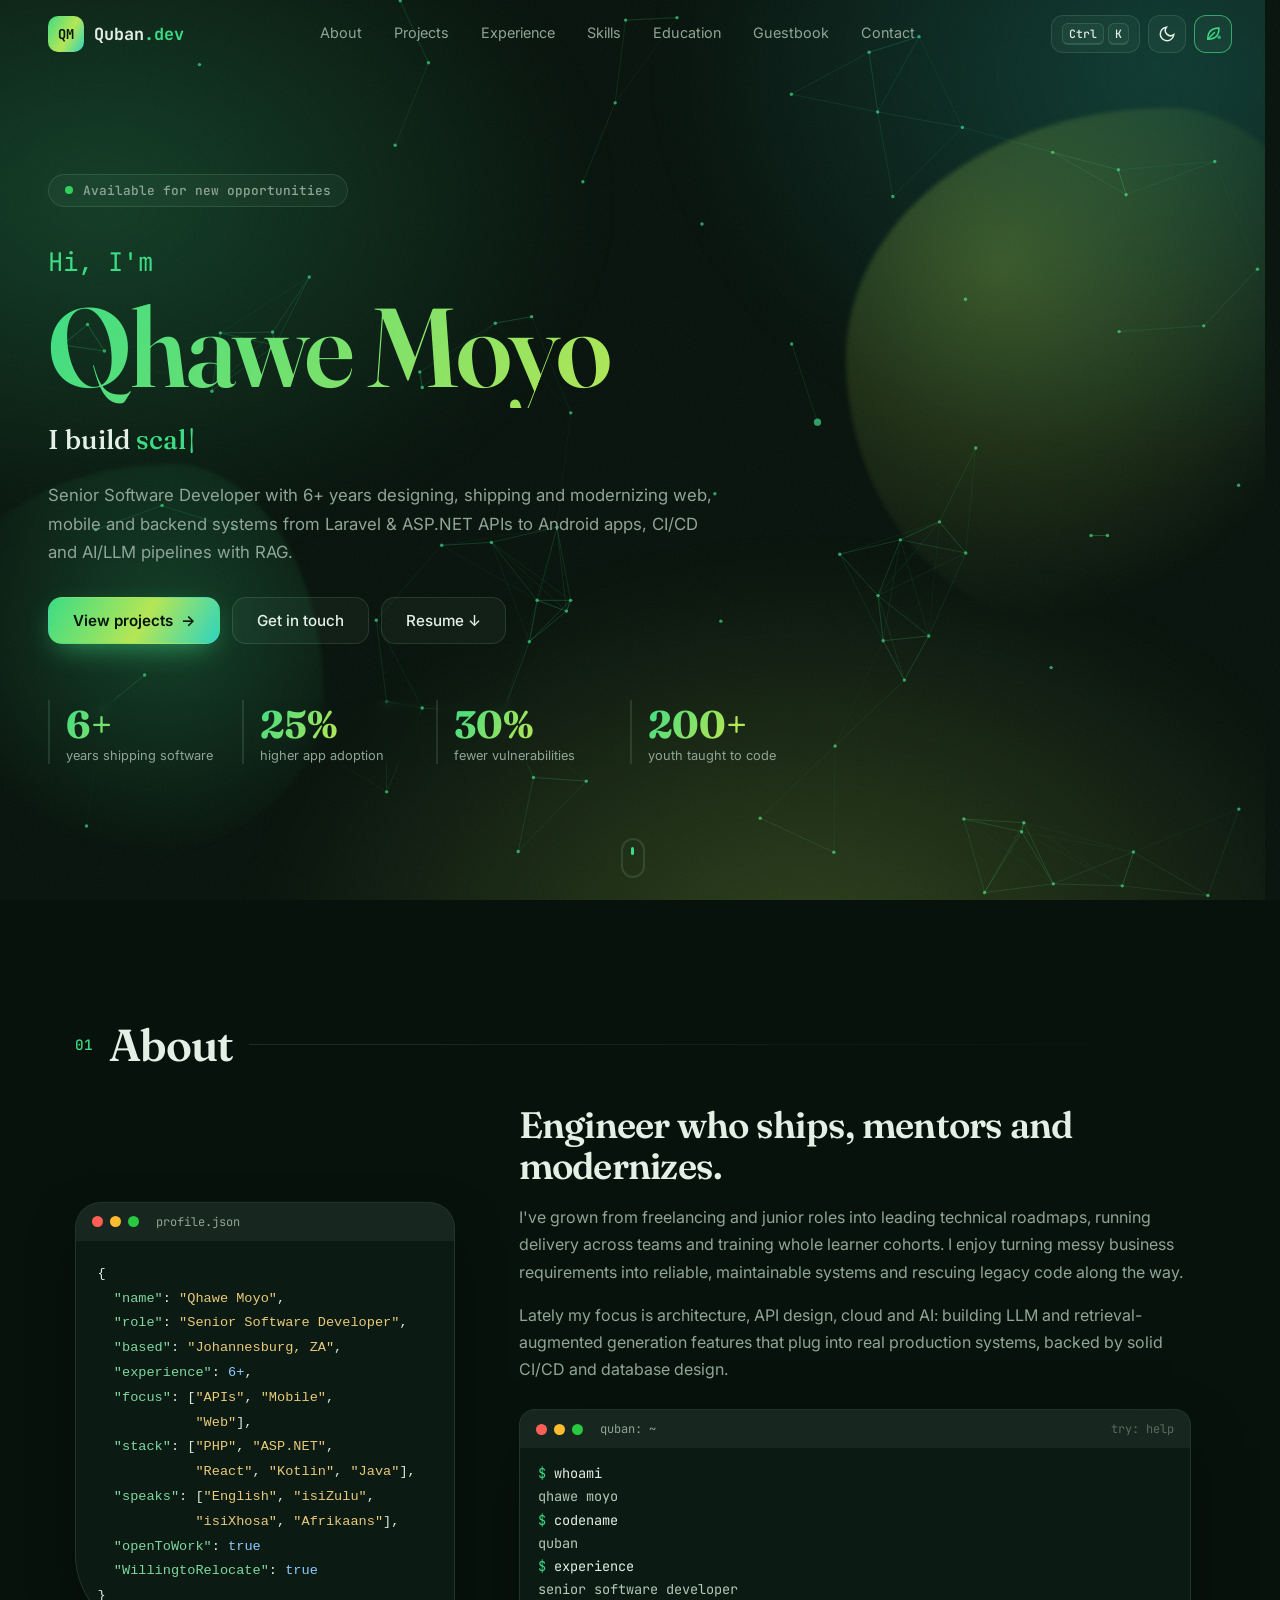
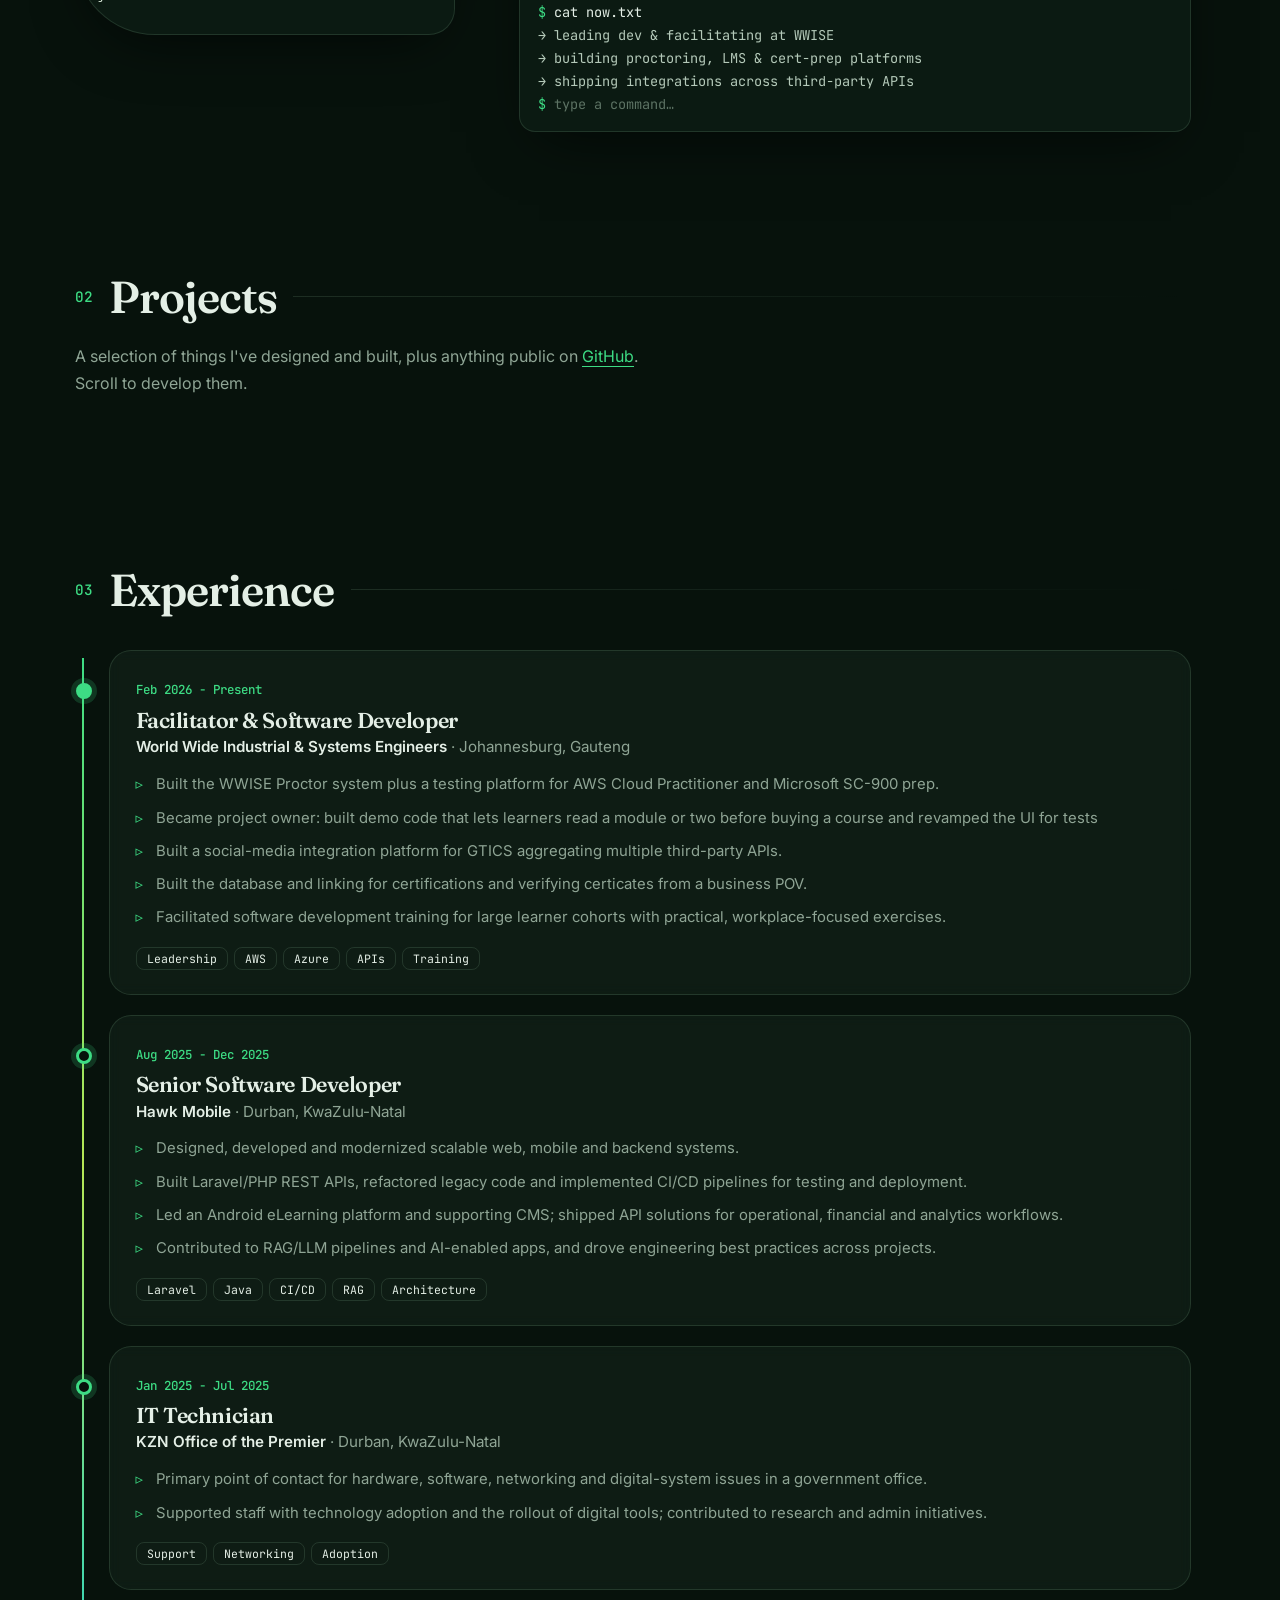
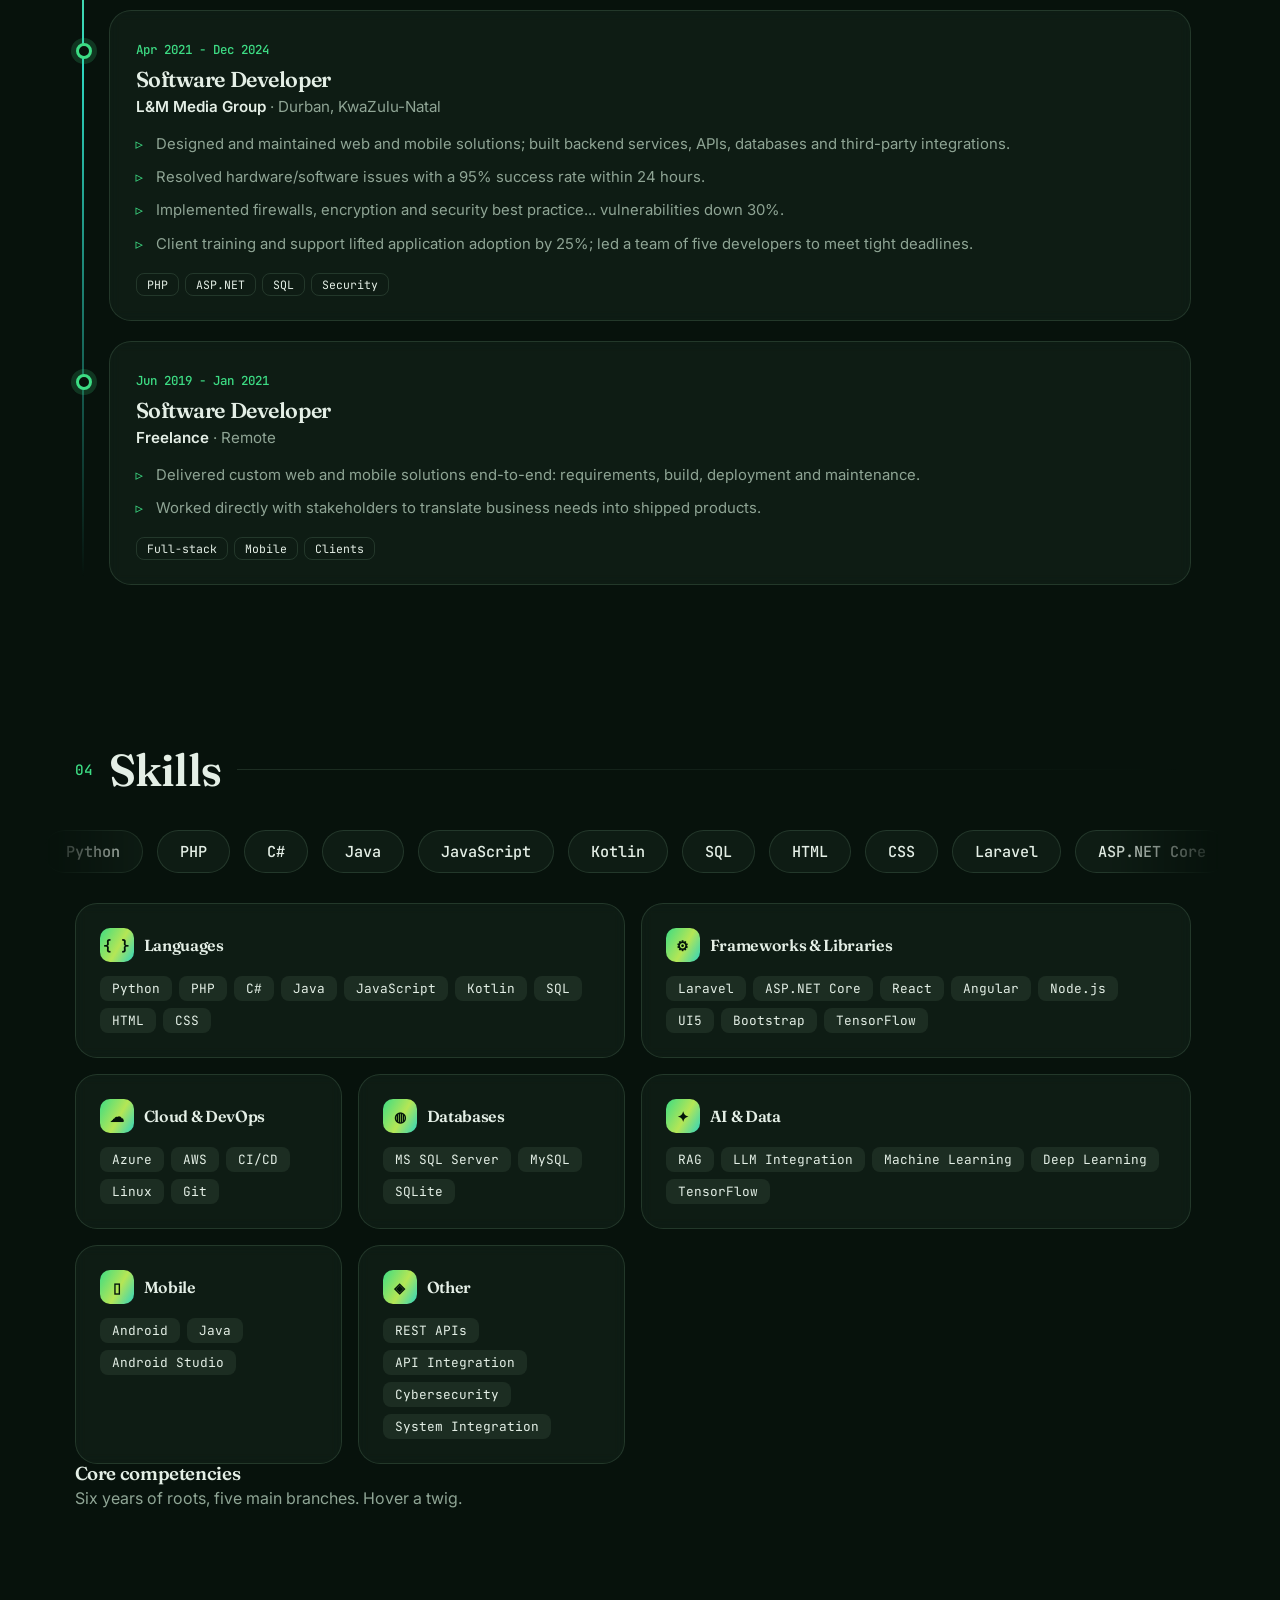
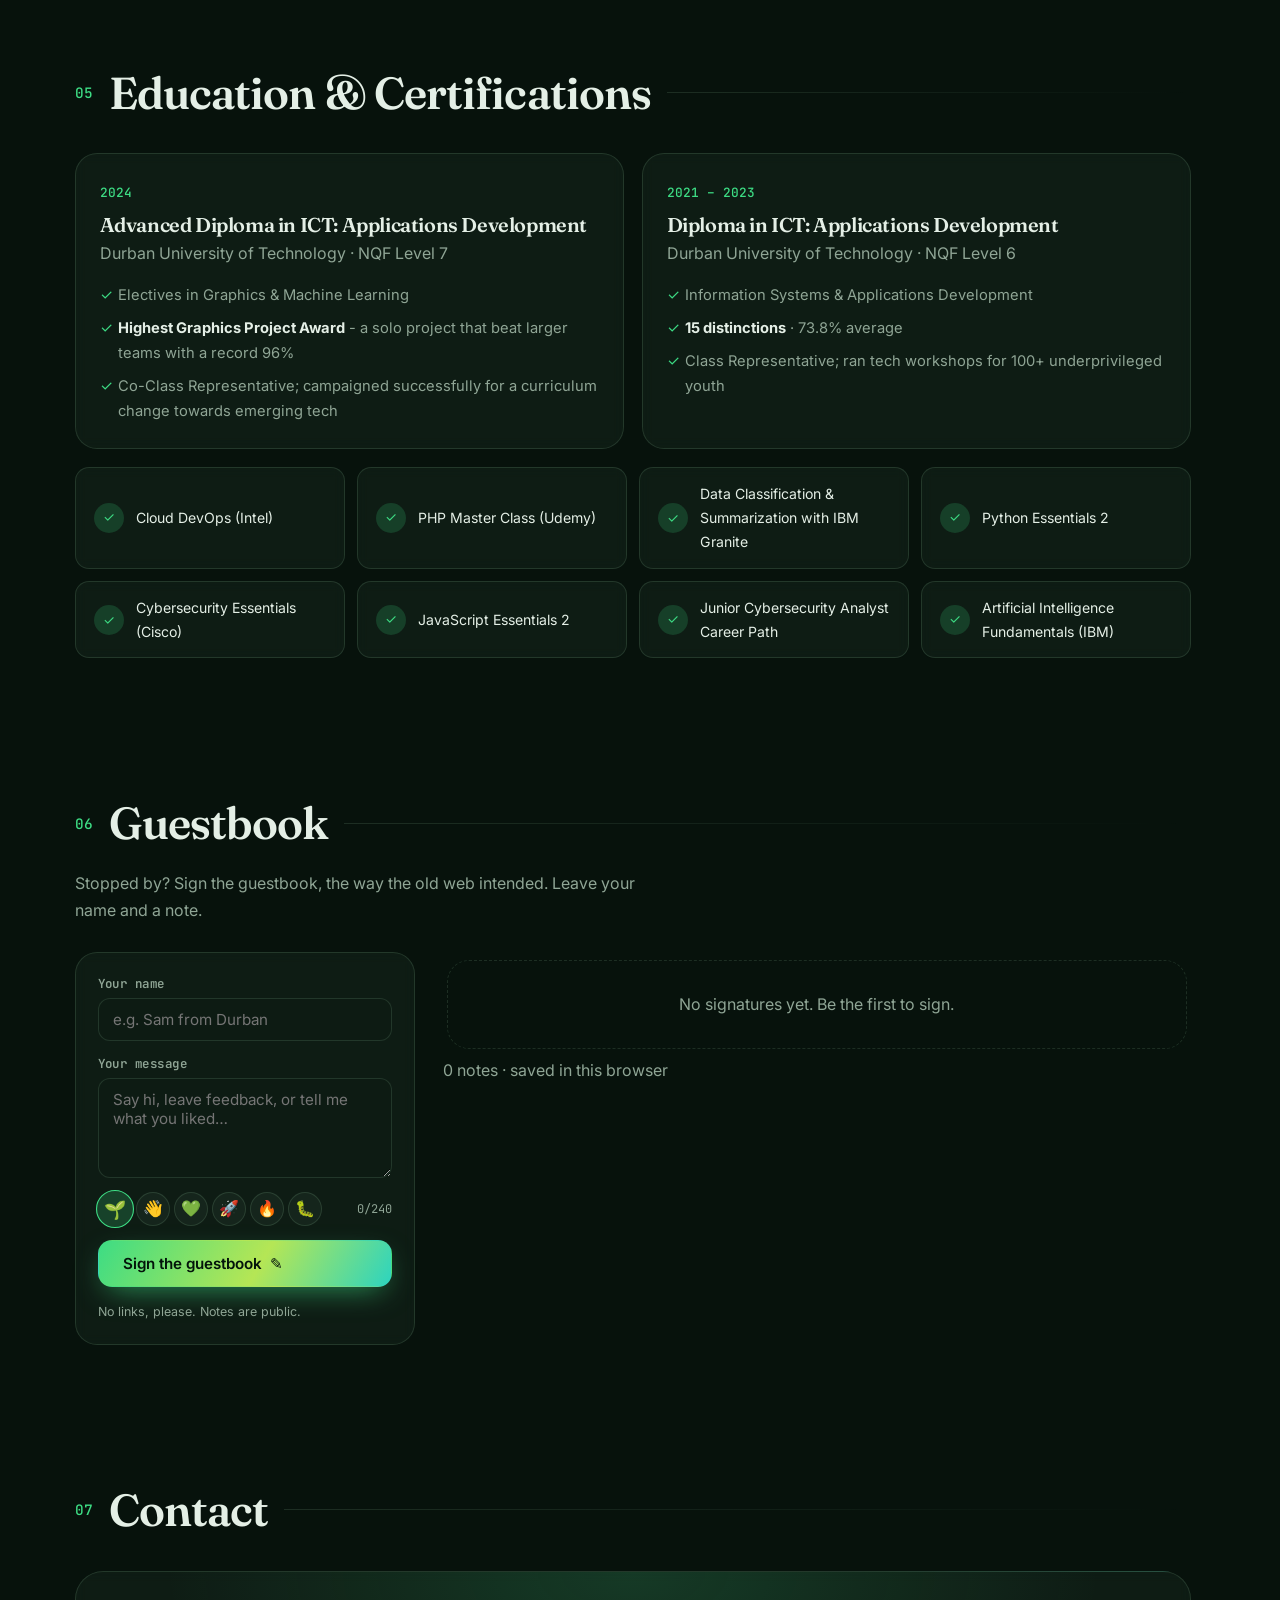
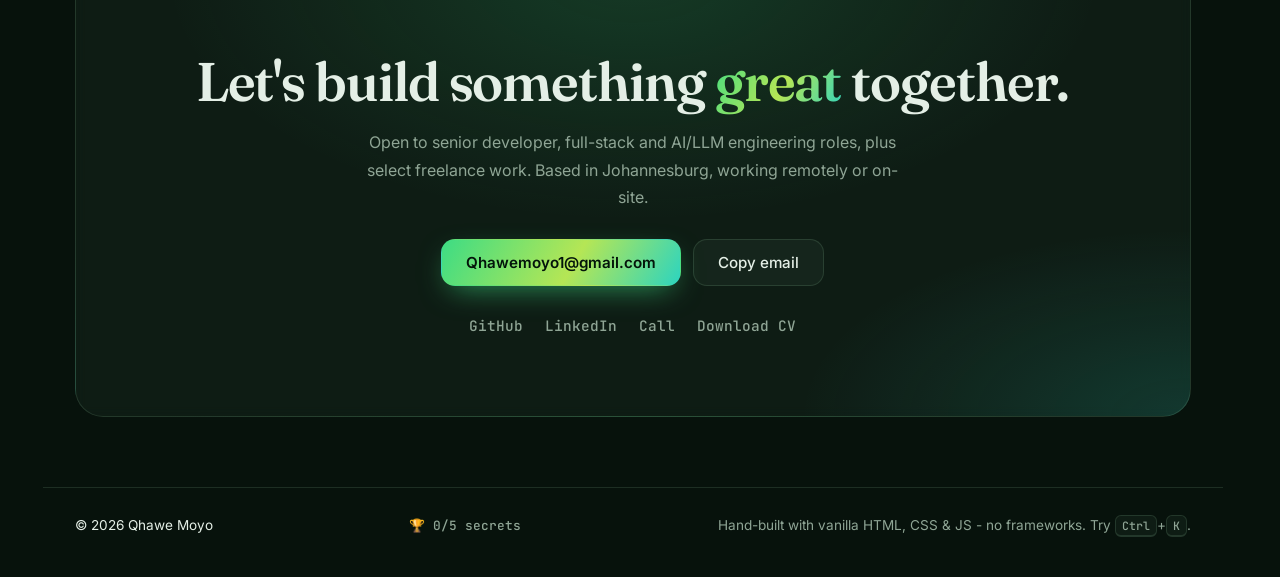
==== index.html @ 05afd4c5 "Adding Retro Web Games" ====
<!DOCTYPE html>
<html lang="en" data-theme="dark">
<head>
  <meta charset="utf-8">
  <title>Quban - Senior Software Developer</title>
  <meta name="viewport" content="width=device-width, initial-scale=1">
  <meta name="description" content="Qhawe Moyo - Senior Software Developer with 6+ years building web, mobile and backend systems, REST APIs, CI/CD and AI/LLM solutions including RAG pipelines.">
  <meta name="theme-color" content="#f3f1e7">
  <meta property="og:title" content="Qhawe Moyo - Senior Software Developer">
  <meta property="og:description" content="Web, mobile, backend and AI/LLM engineering. Portfolio, projects and experience.">
  <meta property="og:type" content="website">
  <link rel="icon" href="data:image/svg+xml,%3Csvg xmlns='http://www.w3.org/2000/svg' viewBox='0 0 64 64'%3E%3Crect width='64' height='64' rx='16' fill='%23f3f1e7'/%3E%3Ctext x='32' y='43' font-family='monospace' font-size='30' font-weight='700' text-anchor='middle' fill='%232f8f4e'%3EQM%3C/text%3E%3C/svg%3E">
  <link rel="preconnect" href="https://fonts.googleapis.com">
  <link rel="preconnect" href="https://fonts.gstatic.com" crossorigin>
  <link href="https://fonts.googleapis.com/css2?family=Fraunces:opsz,wght@9..144,400;9..144,600;9..144,700&family=JetBrains+Mono:wght@400;500;700&family=Inter:wght@400;500;600&family=VT323&display=swap" rel="stylesheet">
  <link rel="stylesheet" href="css/style.css">
</head>
<body>
  <div class="progress" id="progress"></div>
  <div class="cursor-glow" id="cursorGlow" aria-hidden="true"></div>
  <div class="noise" aria-hidden="true"></div>
  <canvas id="network" aria-hidden="true"></canvas>

  <!-- NAV -->
  <header class="nav" id="nav">
    <a href="#top" class="logo" aria-label="Qhawe Moyo — home"><span class="logo-mark">QM</span><span class="logo-text">Quban<span>.dev</span></span></a>
    <nav class="nav-links" id="navLinks">
      <a href="#about">About</a>
      <a href="#projects">Projects</a>
      <a href="#experience">Experience</a>
      <a href="#skills">Skills</a>
      <a href="#education">Education</a>
      <a href="#guestbook">Guestbook</a>
      <a href="#contact">Contact</a>
    </nav>
    <div class="nav-actions">
      <button class="kbd-btn" id="paletteBtn" aria-label="Open command palette"><kbd>Ctrl</kbd><kbd>K</kbd></button>
      <button class="icon-btn" id="themeBtn" aria-label="Toggle light/dark theme">
        <svg class="i-moon" viewBox="0 0 24 24" width="18" height="18" fill="none" stroke="currentColor" stroke-width="2"><path d="M21 12.8A9 9 0 1111.2 3a7 7 0 009.8 9.8z"/></svg>
        <svg class="i-sun" viewBox="0 0 24 24" width="18" height="18" fill="none" stroke="currentColor" stroke-width="2"><circle cx="12" cy="12" r="4"/><path d="M12 2v2M12 20v2M4.9 4.9l1.4 1.4M17.7 17.7l1.4 1.4M2 12h2M20 12h2M4.9 19.1l1.4-1.4M17.7 6.3l1.4-1.4"/></svg>
      </button>
      <button class="icon-btn" id="trailBtn" aria-label="Toggle leaf cursor trail" aria-pressed="true" title="Leaf trail">
        <svg viewBox="0 0 24 24" width="18" height="18" fill="none" stroke="currentColor" stroke-width="2" stroke-linecap="round" stroke-linejoin="round"><path d="M5 19C5 9 11 4 20 4c0 9-5 15-15 15z"/><path d="M5 19L14 10"/></svg>
      </button>
      <button class="icon-btn burger" id="burger" aria-label="Menu" aria-expanded="false"><span></span><span></span></button>
    </div>
  </header>

  <main id="top">
    <!-- HERO -->
    <section class="hero">
      <span class="blob b1" aria-hidden="true"></span><span class="blob b2" aria-hidden="true"></span>
      <div class="hero-inner">
        <p class="eyebrow reveal"><span class="dot"></span> Available for new opportunities</p>
        <h1 class="hero-title reveal">
          <span class="hero-hi">Hi, I'm</span>
          <span class="glitch" data-text="Qhawe Moyo">Qhawe Moyo</span>
        </h1>
        <p class="hero-role reveal">I build <span class="typed" id="typed"></span><span class="caret">|</span></p>
        <p class="hero-sub reveal">Senior Software Developer with 6+ years designing, shipping and modernizing web, mobile and backend systems from Laravel &amp; ASP.NET APIs to Android apps, CI/CD and AI/LLM pipelines with RAG.</p>
        <div class="hero-cta reveal">
          <a class="btn btn-primary magnetic" href="#projects">View projects <span>→</span></a>
          <a class="btn btn-ghost magnetic" href="#contact">Get in touch</a>
          <a class="btn btn-ghost magnetic" href="assets/Q Moyo CV.pdf" download>Resume ↓</a>
        </div>
        <ul class="hero-stats reveal">
          <li><b data-count="6" data-suffix="+">0</b><span>years shipping software</span></li>
          <li><b data-count="25" data-suffix="%">0</b><span>higher app adoption</span></li>
          <li><b data-count="30" data-suffix="%">0</b><span>fewer vulnerabilities</span></li>
          <li><b data-count="200" data-suffix="+">0</b><span>youth taught to code</span></li>
        </ul>
      </div>
      <a href="#about" class="scroll-hint" aria-label="Scroll down"><span></span></a>
    </section>

    <!-- ABOUT -->
    <section id="about" class="section">
      <div class="section-head reveal"><span class="idx">01</span><h2>About</h2><i></i></div>
      <div class="about-grid">
        <div class="about-photo reveal">
          <div class="profile tilt" aria-label="Profile summary">
            <div class="profile-bar"><i></i><i></i><i></i><span>profile.json</span></div>
<pre><code>{
  <span class="k">"name"</span>: <span class="s">"Qhawe Moyo"</span>,
  <span class="k">"role"</span>: <span class="s">"Senior Software Developer"</span>,
  <span class="k">"based"</span>: <span class="s">"Johannesburg, ZA"</span>,
  <span class="k">"experience"</span>: <span class="n">6+</span>,
  <span class="k">"focus"</span>: [<span class="s">"APIs"</span>, <span class="s">"Mobile"</span>,
            <span class="s">"Web"</span>],
  <span class="k">"stack"</span>: [<span class="s">"PHP"</span>, <span class="s">"ASP.NET"</span>,
            <span class="s">"React"</span>, <span class="s">"Kotlin"</span>, <span class="s">"Java"</span>],
  <span class="k">"speaks"</span>: [<span class="s">"English"</span>, <span class="s">"isiZulu"</span>,
            <span class="s">"isiXhosa"</span>, <span class="s">"Afrikaans"</span>],
  <span class="k">"openToWork"</span>: <span class="n">true</span>
  <span class="k">"WillingtoRelocate"</span>: <span class="n">true</span>
}</code></pre>
          </div>
        </div>
        <div class="about-text reveal">
          <h3>Engineer who ships, mentors and modernizes.</h3>
          <p>I've grown from freelancing and junior roles into leading technical roadmaps, running delivery across teams and training whole learner cohorts. I enjoy turning messy business requirements into reliable, maintainable systems and rescuing legacy code along the way.</p>
          <p>Lately my focus is architecture, API design, cloud and AI: building LLM and retrieval-augmented generation features that plug into real production systems, backed by solid CI/CD and database design.</p>
          <div class="terminal" id="terminal">
            <div class="term-bar"><i></i><i></i><i></i><span>quban: ~</span><em>try: help</em></div>
            <div class="term-body" aria-label="Interactive terminal">
              <div class="term-out" id="termOut">
                <div><span class="p">$</span> whoami</div><div><span class="o">qhawe moyo</span></div>
                <div><span class="p">$</span> codename</div><div><span class="o">quban</span></div>
                <div><span class="p">$</span> experience</div><div><span class="o">senior software developer</span></div>
                <div><span class="p">$</span> cat now.txt</div>
                <div><span class="o">→ leading dev &amp; facilitating at WWISE<br>→ building proctoring, LMS &amp; cert-prep platforms<br>→ shipping integrations across third-party APIs</span></div>
              </div>
              <canvas id="snake" hidden aria-label="Snake game"></canvas>
              <label class="term-line"><span class="p">$</span><input id="termIn" type="text" autocomplete="off" autocapitalize="off" spellcheck="false" placeholder="type a command…" aria-label="Terminal command"></label>
            </div>
          </div>
        </div>
      </div>
    </section>

    <!-- PROJECTS -->
    <section id="projects" class="section">
      <div class="section-head reveal"><span class="idx">02</span><h2>Projects</h2><i></i></div>
      <p class="section-lead reveal">A selection of things I've designed and built, plus anything public on <a href="https://github.com/Quban301" target="_blank" rel="noopener">GitHub</a>. Scroll to develop them.</p>
      <div id="darkroomHost"></div>
    </section>

    <!-- EXPERIENCE -->
    <section id="experience" class="section">
      <div class="section-head reveal"><span class="idx">03</span><h2>Experience</h2><i></i></div>
      <div class="timeline" id="timeline"></div>
    </section>

    <!-- SKILLS -->
    <section id="skills" class="section">
      <div class="section-head reveal"><span class="idx">04</span><h2>Skills</h2><i></i></div>
      <div class="marquee reveal" aria-hidden="true">
        <div class="marquee-track" id="marquee"></div>
      </div>
      <div class="bento" id="bento"></div>
      <div class="competencies">
        <h3 class="reveal">Core competencies</h3>
        <p class="muted reveal">Six years of roots, five main branches. Hover a twig.</p>
        <div class="tree" id="competencyTree"></div>
      </div>
    </section>

    <!-- EDUCATION -->
    <section id="education" class="section">
      <div class="section-head reveal"><span class="idx">05</span><h2>Education &amp; Certifications</h2><i></i></div>
      <div class="edu-grid">
        <article class="card edu reveal">
          <span class="edu-date">2024</span>
          <h3>Advanced Diploma in ICT: Applications Development</h3>
          <p class="muted">Durban University of Technology · NQF Level 7</p>
          <ul>
            <li>Electives in Graphics &amp; Machine Learning</li>
            <li><b>Highest Graphics Project Award</b> - a solo project that beat larger teams with a record 96%</li>
            <li>Co-Class Representative; campaigned successfully for a curriculum change towards emerging tech</li>
          </ul>
        </article>
        <article class="card edu reveal">
          <span class="edu-date">2021 – 2023</span>
          <h3>Diploma in ICT: Applications Development</h3>
          <p class="muted">Durban University of Technology · NQF Level 6</p>
          <ul>
            <li>Information Systems &amp; Applications Development</li>
            <li><b>15 distinctions</b> · 73.8% average</li>
            <li>Class Representative; ran tech workshops for 100+ underprivileged youth</li>
          </ul>
        </article>
      </div>
      <div class="certs reveal" id="certs"></div>
    </section>

    <!-- GUESTBOOK -->
    <section id="guestbook" class="section">
      <div class="section-head reveal"><span class="idx">06</span><h2>Guestbook</h2><i></i></div>
      <p class="section-lead reveal">Stopped by? Sign the guestbook, the way the old web intended. Leave your name and a note.</p>
      <div class="gb reveal">
        <form class="gb-form" id="gbForm" autocomplete="off">
          <label>Your name<input name="name" maxlength="24" required placeholder="e.g. Sam from Durban"></label>
          <label>Your message<textarea name="msg" maxlength="240" rows="4" required placeholder="Say hi, leave feedback, or tell me what you liked…"></textarea></label>
          <div class="gb-row"><div class="gb-moods" id="gbMoods" role="radiogroup" aria-label="Mood"></div><span class="muted" id="gbCount">0/240</span></div>
          <input class="gb-hp" name="site" tabindex="-1" aria-hidden="true" autocomplete="off">
          <button type="submit" class="btn btn-primary">Sign the guestbook <span>✎</span></button>
          <p class="muted gb-note">No links, please. Notes are public.</p>
        </form>
        <div class="gb-board">
          <ul class="gb-list" id="gbList" aria-live="polite"></ul>
          <p class="wall-meta muted" id="gbMeta"></p>
        </div>
      </div>
    </section>

    <!-- CONTACT -->
    <section id="contact" class="section contact">
      <div class="section-head reveal"><span class="idx">07</span><h2>Contact</h2><i></i></div>
      <div class="contact-card reveal">
        <h3>Let's build something <em>great</em> together.</h3>
        <p>Open to senior developer, full-stack and AI/LLM engineering roles, plus select freelance work. Based in Johannesburg, working remotely or on-site.</p>
        <div class="contact-actions">
          <a class="btn btn-primary magnetic" href="mailto:Qhawemoyo1@gmail.com">Qhawemoyo1@gmail.com</a>
          <button class="btn btn-ghost magnetic" id="copyEmail" type="button">Copy email</button>
        </div>
        <div class="socials">
          <a href="https://github.com/Quban301" target="_blank" rel="noopener">GitHub</a>
          <a href="https://www.linkedin.com/in/qhawe" target="_blank" rel="noopener">LinkedIn</a>
          <a href="tel:+27844470996">Call</a>
          <a href="assets/Q Moyo CV.pdf" download>Download CV</a>
        </div>
      </div>
    </section>
  </main>

  <footer class="footer">
    <span>© <span id="year"></span> Qhawe Moyo</span>
    <button type="button" class="secrets" id="secrets" title="Hidden things to find. Click to see what you have."></button>
    <span class="muted">Hand-built with vanilla HTML, CSS &amp; JS - no frameworks. Try <kbd>Ctrl</kbd>+<kbd>K</kbd>.</span>
  </footer>

  <!-- COMMAND PALETTE -->
  <div class="palette" id="palette" hidden>
    <div class="palette-box" role="dialog" aria-modal="true" aria-label="Command palette">
      <input id="paletteInput" type="text" placeholder="Jump to a section, project or action…" autocomplete="off" spellcheck="false">
      <ul id="paletteList"></ul>
      <div class="palette-foot"><span><kbd>↑</kbd><kbd>↓</kbd> navigate</span><span><kbd>Enter</kbd> select</span><span><kbd>Esc</kbd> close</span></div>
    </div>
  </div>

  <div class="toast" id="toast" role="status"></div>

  <script src="js/data.js"></script>
  <script src="js/tree.js"></script>
  <script src="js/darkroom.js"></script>
  <script src="js/main.js"></script>
  <script src="js/fun.js"></script>
  <script src="js/terminal.js"></script>
  <script src="js/defender.js"></script>
  <script src="js/guestbook.js"></script>
</body>
</html>
---- css/style.css ----
/* TOKENS */
:root {
  /* light: warm paper, leaf green */
  --bg: #f3f1e7;
  --bg-2: #fbfaf4;
  --surface: rgba(255,255,255,.5);
  --surface-2: rgba(40,70,40,.07);
  --border: rgba(40,70,45,.16);
  --text: #18281d;
  --muted: #55675a;
  --accent: #2a8a4a;
  --accent-2: #6fa02c;
  --accent-3: #1f8a7a;
  --on-accent: #f6fff4;
  --net: #2f8f4e;
  --tree: #2c6b43;
  --grad: linear-gradient(120deg, var(--accent), var(--accent-2) 55%, var(--accent-3));
  --shadow: 0 20px 50px -25px rgba(30,60,35,.4);
  --safelight: rgba(70,150,80,.18);
  --radius: 22px;
  --font-display: "Fraunces", Georgia, serif;
  --font-body: "Inter", system-ui, sans-serif;
  --font-mono: "JetBrains Mono", ui-monospace, Consolas, monospace;
  --nav-h: 68px;
}
:root[data-theme="dark"] {
  /* dark: night forest, bioluminescent green */
  --bg: #07120c;
  --bg-2: #0d1b13;
  --surface: rgba(190,255,205,.045);
  --surface-2: rgba(190,255,205,.08);
  --border: rgba(190,255,205,.12);
  --text: #e4efe6;
  --muted: #8fa595;
  --accent: #3ddc84;
  --accent-2: #b5e655;
  --accent-3: #2dd4bf;
  --on-accent: #03140a;
  --net: #3ddc84;
  --tree: #46d58a;
  --shadow: 0 20px 60px -20px rgba(0,0,0,.7);
  --safelight: rgba(60,220,130,.16);
}

/* BASE */
*, *::before, *::after { 
  box-sizing: border-box; 
}
html { 
  scroll-behavior: smooth; 
  scroll-padding-top: calc(var(--nav-h) + 10px);
}
body {
  margin: 0; background: var(--bg); 
  color: var(--text);
  font: 400 16px/1.7 var(--font-body);
  -webkit-font-smoothing: antialiased; 
  overflow-x: hidden;
  transition: background .4s, color .4s;
}
a { 
  color: inherit; 
  text-decoration: none; 
}
h1,h2,h3 { 
  font-family: var(--font-display); 
  font-weight: 600; 
  line-height: 1.1; 
  margin: 0; 
  letter-spacing: -.02em; 
}
p { margin: 0 0 1rem; }
ul { 
  margin: 0; 
  padding: 0; 
  list-style: none;
}
img { max-width: 100%; }
button { 
  font: inherit; 
  color: inherit; 
  cursor: pointer; 
}
kbd { 
  font: 500 .72rem var(--font-mono); 
  padding: 2px 6px; 
  border: 1px solid var(--border); 
  border-bottom-width: 2px; 
  border-radius: 6px; 
  background: var(--surface); 
}
.muted { color: var(--muted); }
::selection { 
  background: var(--accent); 
  color: var(--on-accent); 
}
:focus-visible { 
  outline: 2px solid var(--accent); 
  outline-offset: 3px; 
  border-radius: 6px; 
}

.progress { 
  position: fixed; 
  top: 0; 
  left: 0; 
  height: 3px; 
  width: 100%; 
  transform-origin: 0 50%; 
  transform: scaleX(0); 
  background: var(--grad); 
  z-index: 100; 
}
.noise { 
  position: fixed; 
  inset: 0; 
  pointer-events: none; 
  z-index: 1; 
  opacity: .05;
  background-image: url("data:image/svg+xml,%3Csvg xmlns='http://www.w3.org/2000/svg' width='160' height='160'%3E%3Cfilter id='n'%3E%3CfeTurbulence type='fractalNoise' baseFrequency='.9' numOctaves='2'/%3E%3C/filter%3E%3Crect width='100%25' height='100%25' filter='url(%23n)'/%3E%3C/svg%3E"); 
}
.cursor-glow { 
  position: fixed; 
  left: 0; 
  top: 0; 
  width: 520px; 
  height: 520px; 
  margin: -260px 0 0 -260px; 
  border-radius: 50%; 
  pointer-events: none; 
  z-index: 0;
  background: radial-gradient(circle, color-mix(in srgb, var(--accent) 16%, transparent), transparent 65%); opacity: 0; transition: opacity .4s; will-change: transform; 
}
.cursor-glow.on { opacity: 1; }
@media (hover: none) { .cursor-glow { display: none; } }

/* NAV */
.nav { 
  position: fixed; 
  inset: 0 0 auto 0; 
  height: var(--nav-h); 
  z-index: 90; display: flex; 
  align-items: center; 
  justify-content: space-between; 
  padding: 0 clamp(16px, 4vw, 48px);
  transition: background .3s, backdrop-filter .3s, border-color .3s; 
  border-bottom: 1px solid transparent; 
}
.nav.scrolled { 
  background: color-mix(in srgb, var(--bg) 72%, transparent); 
  backdrop-filter: blur(16px) saturate(1.4); 
  border-color: var(--border); 
}
.logo { 
  display: flex; 
  align-items: center; 
  gap: 10px; 
  font: 700 1.05rem var(--font-mono); 
}
.logo-mark { 
  display: grid; 
  place-items: center; 
  width: 36px; 
  height: 36px; 
  border-radius: 10px; 
  background: var(--grad); 
  color: var(--on-accent); 
  font-size: .85rem; 
}
.logo-text span { color: var(--accent); }
.nav-links { display: flex; gap: 4px; }
.nav-links a { padding: 8px 14px; 
  border-radius: 999px; 
  font-size: .9rem; 
  color: var(--muted); 
  transition: .2s; }
.nav-links a:hover, .nav-links a.active { color: var(--text); background: var(--surface-2); }
.nav-actions { display: flex; align-items: center; gap: 8px; }
.icon-btn, .kbd-btn { display: grid; place-items: center; height: 38px; min-width: 38px; border: 1px solid var(--border); border-radius: 12px; background: var(--surface); transition: .2s; }
.kbd-btn { display: flex; gap: 4px; padding: 0 10px; place-items: unset; align-items: center; }
.icon-btn:hover, .kbd-btn:hover { border-color: var(--accent); }
.i-sun { display: none; } [data-theme="light"] .i-sun { display: block; } [data-theme="light"] .i-moon { display: none; }
.burger { display: none; position: relative; }
.burger span { position: absolute; width: 16px; height: 2px; background: currentColor; transition: .3s; }
.burger span:first-child { transform: translateY(-3px); } .burger span:last-child { transform: translateY(3px); }
.burger[aria-expanded="true"] span:first-child { transform: rotate(45deg); } .burger[aria-expanded="true"] span:last-child { transform: rotate(-45deg); }

/* LAYOUT  */
main, .footer { position: relative; z-index: 2; }
.section { 
  max-width: 1180px; 
  margin: 0 auto; 
  padding: clamp(70px, 10vw, 120px) clamp(16px, 4vw, 32px) 20px; 
}
.section-head { 
  display: flex; 
  align-items: center; 
  gap: 16px; 
  margin-bottom: 36px; 
}
.section-head h2 { font-size: clamp(1.8rem, 4vw, 2.8rem); white-space: nowrap; }
.section-head .idx { font: 500 .9rem var(--font-mono); color: var(--accent); }
.section-head i { flex: 1; height: 1px; background: linear-gradient(90deg, var(--border), transparent); }
.section-lead { color: var(--muted); max-width: 60ch; margin: -14px 0 28px; }

.reveal { opacity: 0; transform: translateY(28px); transition: opacity .8s cubic-bezier(.2,.7,.2,1), transform .8s cubic-bezier(.2,.7,.2,1); transition-delay: var(--d, 0s); }
.reveal.in { opacity: 1; transform: none; }

/* BUTTONS */
.btn { display: inline-flex; align-items: center; gap: 8px; padding: 13px 24px; border-radius: 14px; font: 500 .95rem var(--font-body); border: 1px solid var(--border); transition: transform .25s, box-shadow .25s, border-color .25s, background .25s; }
.btn-primary { background: var(--grad); color: var(--on-accent); border-color: transparent; font-weight: 600; box-shadow: 0 10px 30px -10px color-mix(in srgb, var(--accent) 70%, transparent); }
.btn-primary:hover { box-shadow: 0 14px 40px -8px color-mix(in srgb, var(--accent) 80%, transparent); }
.btn-primary span { transition: transform .25s; } .btn-primary:hover span { transform: translateX(4px); }
.btn-ghost { background: var(--surface); } .btn-ghost:hover { border-color: var(--accent); background: var(--surface-2); }

/* HERO  */
.hero { position: relative; min-height: 100svh; display: grid; align-items: center; padding: calc(var(--nav-h) + 30px) clamp(16px, 4vw, 48px) 60px; overflow: hidden; z-index: 2; }
.hero::before { content: ""; position: absolute; inset: -20%; z-index: -1;
  background: radial-gradient(40% 40% at 20% 30%, color-mix(in srgb, var(--accent) 22%, transparent), transparent 70%),
              radial-gradient(40% 45% at 80% 20%, color-mix(in srgb, var(--accent-3) 22%, transparent), transparent 70%),
              radial-gradient(45% 45% at 60% 90%, color-mix(in srgb, var(--accent-2) 22%, transparent), transparent 70%);
  animation: aurora 18s ease-in-out infinite alternate; filter: blur(30px); }
@keyframes aurora { to { transform: translate3d(4%, 3%, 0) rotate(6deg) scale(1.08); } }
#network { position: fixed; inset: 0; width: 100%; height: 100%; z-index: 0; pointer-events: none; }
.blob { position: absolute; z-index: -1; border-radius: 62% 38% 55% 45% / 48% 58% 42% 52%; filter: blur(2px); opacity: .5; animation: morph 14s ease-in-out infinite alternate; }
.blob.b1 { width: min(44vw, 520px); aspect-ratio: 1; right: -8%; top: 12%; background: radial-gradient(circle at 30% 30%, color-mix(in srgb, var(--accent-2) 55%, transparent), transparent 70%); }
.blob.b2 { width: min(34vw, 400px); aspect-ratio: 1; left: -6%; bottom: 4%; background: radial-gradient(circle at 60% 40%, color-mix(in srgb, var(--accent) 45%, transparent), transparent 70%); animation-duration: 18s; animation-direction: alternate-reverse; }
@keyframes morph { 50% { border-radius: 40% 60% 35% 65% / 62% 40% 60% 38%; transform: translate(-4%, 5%) rotate(25deg) scale(1.08); } 100% { border-radius: 58% 42% 66% 34% / 40% 60% 40% 60%; transform: translate(3%, -4%) rotate(-15deg); } }
.hero-inner { max-width: 1180px; width: 100%; margin: 0 auto; }
.eyebrow { display: inline-flex; align-items: center; gap: 10px; padding: 7px 16px; border: 1px solid var(--border); border-radius: 999px; background: var(--surface); font: 500 .8rem var(--font-mono); color: var(--muted); }
.dot { width: 8px; height: 8px; border-radius: 50%; background: #30d158; box-shadow: 0 0 0 0 #30d158; animation: pulse 2s infinite; }
@keyframes pulse { 70% { box-shadow: 0 0 0 10px transparent; } 100% { box-shadow: 0 0 0 0 transparent; } }
.hero-title { font-size: clamp(2.8rem, 9vw, 7rem); margin: 22px 0 14px; display: flex; flex-direction: column; gap: 6px; }
.hero-hi { font: 400 clamp(1.1rem, 2.4vw, 1.6rem) var(--font-mono); color: var(--accent); letter-spacing: 0; }
.glitch 
{ position: relative; 
  width: fit-content; 
  background: var(--grad); 
  -webkit-background-clip: text; 
  background-clip: text; 
  color: transparent; 
  background-size: 200% 100%; 
  animation: shimmer 8s linear infinite; 
}
@keyframes shimmer { to { background-position: -200% 0; } }
.glitch::before, .glitch::after { 
  content: attr(data-text); 
  position: absolute; 
  inset: 0; opacity: 0; 
  pointer-events: none; 
}
.glitch:hover::before { 
  opacity: .8; 
  color: #FFFFFF; 
  transform: translate(3px, -2px); 
  clip-path: inset(0 0 55% 0); 
  animation: gl 0.4s steps(2) infinite; 
}
.glitch:hover::after { 
  opacity: .8; 
  color: #204825;
  transform: translate(-3px, 2px); 
  clip-path: inset(50% 0 0 0); 
  animation: gl 0.4s steps(2) infinite reverse; 
}
@keyframes gl { 50% { transform: translate(-2px, 1px); } }
.hero-role { font: 500 clamp(1.1rem, 2.6vw, 1.7rem) var(--font-display); min-height: 1.6em; }
.typed { color: var(--accent); } .caret { color: var(--accent); animation: blink 1s steps(2) infinite; margin-left: 2px; }
@keyframes blink { 50% { opacity: 0; } }
.hero-sub { max-width: 62ch; color: var(--muted); font-size: 1.05rem; margin: 6px 0 30px; }
.hero-cta { display: flex; flex-wrap: wrap; gap: 12px; }
.hero-stats { display: grid; grid-template-columns: repeat(4, 1fr); gap: 16px; margin-top: 56px; max-width: 760px; }
.hero-stats li { border-left: 2px solid var(--border); padding-left: 16px; }
.hero-stats b { display: block; font: 700 clamp(1.7rem, 4vw, 2.4rem) var(--font-display); background: var(--grad); -webkit-background-clip: text; background-clip: text; color: transparent; }
.hero-stats span { font-size: .8rem; color: var(--muted); line-height: 1.3; display: block; }
.scroll-hint { position: absolute; bottom: 22px; left: 50%; width: 24px; height: 40px; margin-left: -12px; border: 2px solid var(--border); border-radius: 14px; }
.scroll-hint span { position: absolute; left: 50%; top: 7px; width: 3px; height: 8px; margin-left: -1.5px; border-radius: 2px; background: var(--accent); animation: wheel 1.8s infinite; }
@keyframes wheel { 0% { opacity: 1; transform: translateY(0); } 100% { opacity: 0; transform: translateY(14px); } }

/* ABOUT */
.about-grid { display: grid; grid-template-columns: 380px 1fr; gap: clamp(28px, 5vw, 64px); align-items: center; }
.profile { border: 1px solid var(--border); border-radius: 26px 26px 26px 80px; background: #0b1a12; color: #dcebdc; overflow: hidden; box-shadow: var(--shadow); transition: transform .2s; transform-style: preserve-3d; }
.profile-bar, .term-bar { display: flex; align-items: center; gap: 7px; padding: 11px 16px; background: rgba(255,255,255,.05); font: .75rem var(--font-mono); color: #8fa595; }
.profile-bar i, .term-bar i { width: 11px; height: 11px; border-radius: 50%; background: #ff5f57; } .profile-bar i:nth-child(2), .term-bar i:nth-child(2) { background: #febc2e; } .profile-bar i:nth-child(3), .term-bar i:nth-child(3) { background: #28c840; }
.profile-bar span, .term-bar span { margin-left: 10px; }
.profile pre { margin: 0; padding: 20px 22px 26px; overflow-x: auto; font: .85rem/1.75 var(--font-mono); }
.profile .k { color: #7fd6a0; } .profile .s { color: #e8c97a; } .profile .n { color: #8ec9ff; }
.about-text h3 { font-size: clamp(1.6rem, 3vw, 2.3rem); margin-bottom: 18px; }
.about-text p { color: var(--muted); }
.terminal { margin-top: 26px; border: 1px solid var(--border); border-radius: 16px; background: #0b1a12; overflow: hidden; box-shadow: var(--shadow); }
.terminal pre { margin: 0; padding: 16px 18px; overflow-x: auto; font: .85rem/1.7 var(--font-mono); color: #e4efe6; }
.terminal .p { color: #3ddc84; } .terminal .o { color: #b4c9b9; } .blink { animation: blink 1s steps(2) infinite; }

/*  PROJECTS: the darkroom */
.section-lead a { color: var(--accent); border-bottom: 1px solid currentColor; }
.print { display: flex; flex-direction: column; gap: 8px; padding: 0; font: inherit; color: inherit; text-align: left; background: none; border: none; cursor: zoom-in; }
.print--loose { position: absolute; left: 50%; top: 50%; will-change: transform, opacity; }
.print--loose:hover, .print--loose:focus-visible { z-index: 40 !important; }
.print__mount { position: relative; display: block; }
.print__frame { position: relative; display: block; aspect-ratio: 3 / 2; overflow: hidden; border-radius: 14px; background: linear-gradient(135deg, var(--a), var(--b)); box-shadow: 0 0 0 1px var(--border), 0 22px 40px -22px rgba(10,40,20,.55); transition: box-shadow .4s ease; }
.print__frame::before { content: ""; position: absolute; inset: 0; background: repeating-linear-gradient(0deg, rgba(255,255,255,.09) 0 1px, transparent 1px 18px), repeating-linear-gradient(90deg, rgba(255,255,255,.09) 0 1px, transparent 1px 18px); transform: perspective(240px) rotateX(48deg) scale(1.8) translateY(18%); transform-origin: 50% 100%; transition: scale .8s cubic-bezier(.22,1,.36,1); }
.print:hover .print__frame::before { scale: 1.08; }
.print__glyph { position: absolute; right: 10px; top: -8%; font: 700 clamp(4rem, 8vw, 7rem)/1 var(--font-display); color: rgba(255,255,255,.22); }
.print__cat { position: absolute; top: 10px; left: 10px; padding: 3px 10px; border-radius: 999px; background: rgba(0,0,0,.32); backdrop-filter: blur(6px); color: #fff; font: 500 .66rem var(--font-mono); }
.print__title { position: absolute; left: 0; right: 0; bottom: 0; padding: 26px 12px 10px; background: linear-gradient(transparent, rgba(0,0,0,.55)); color: #fff; font: 600 clamp(.85rem, 1.25vw, 1.05rem)/1.15 var(--font-display); }
.print__latent { position: absolute; inset: 0; background: radial-gradient(ellipse at 50% 40%, rgba(40,110,60,.6), transparent 75%), #06140b; opacity: var(--latent, 0); pointer-events: none; }
.print:focus-visible { outline: none; }
.print:focus-visible .print__frame { box-shadow: 0 0 0 2px var(--accent), 0 22px 40px -22px rgba(10,40,20,.55); }
.print__edge { display: flex; justify-content: space-between; padding-inline: 2px; font: 600 .68rem var(--font-mono); letter-spacing: .18em; color: var(--muted); }
.print__pencil { position: absolute; inset: -12px -14px; width: calc(100% + 28px); height: calc(100% + 24px); overflow: visible; pointer-events: none; }
.print__pencil path { fill: none; stroke: var(--accent); stroke-width: 1.4; stroke-linecap: round; stroke-linejoin: round; stroke-dasharray: 1 1; stroke-dashoffset: 1; opacity: 0; transition: stroke-dashoffset .7s cubic-bezier(.65,0,.35,1), opacity .2s ease .5s; }
.print:hover .print__pencil path, .print:focus-visible .print__pencil path, .is-developed .print__pencil path, .print.is-marked .print__pencil path { stroke-dashoffset: 0; opacity: .9; transition: stroke-dashoffset 1.1s cubic-bezier(.65,0,.35,1), opacity .1s ease; }

.darkroom { position: relative; }
.darkroom__view { position: sticky; top: var(--nav-h); height: calc(100svh - var(--nav-h)); }
.darkroom__safelight { position: absolute; inset: 4% -6%; background: radial-gradient(ellipse 55% 50% at 50% 46%, var(--safelight), transparent 70%); pointer-events: none; opacity: 0; }
.darkroom__waiting { position: absolute; inset: 28px 0 150px; display: flex; flex-direction: column; align-items: center; justify-content: center; gap: 10px; text-align: center; pointer-events: none; }
.darkroom__waiting-title { font: 600 clamp(1.4rem, 2.6vw, 2rem) var(--font-display); }
.darkroom__waiting-note { font-size: .95rem; color: var(--muted); margin: 0; }
.darkroom__cue { position: relative; width: 2px; height: 56px; margin-top: 18px; overflow: hidden; background: var(--border); border-radius: 2px; }
.darkroom__cue::after { content: ""; position: absolute; left: 0; top: 0; width: 100%; height: 40%; background: var(--accent); border-radius: inherit; animation: cue 2.4s cubic-bezier(.65,0,.35,1) infinite; }
@keyframes cue { from { translate: 0 -100%; } to { translate: 0 250%; } }
.darkroom__status { position: absolute; left: 0; right: 0; bottom: 104px; margin: 0; font: 600 .75rem var(--font-mono); letter-spacing: .2em; text-align: center; text-transform: uppercase; color: var(--muted); opacity: 0; }
.darkroom__percent { display: inline-block; min-width: 4ch; color: var(--accent); }
.contact-sheet { display: grid; grid-template-columns: repeat(2, minmax(0, 1fr)); gap: 26px 16px; margin-top: 12px; }

.no-scroll, .no-scroll body { overflow: hidden; }
html { scrollbar-gutter: stable; }
.loupe { position: fixed; inset: 0; z-index: 400; }
.loupe__backdrop { position: absolute; inset: 0; background: color-mix(in srgb, var(--bg) 90%, transparent); backdrop-filter: blur(6px); }
.loupe__frame { position: fixed; overflow: hidden; will-change: transform; border-radius: 22px; background: var(--bg-2); box-shadow: 0 50px 90px -40px rgba(10,40,20,.6); }
.loupe__art { position: absolute; inset: 0; background: linear-gradient(135deg, var(--a), var(--b)); color: #fff; }
.loupe__art::before { content: ""; position: absolute; inset: 0; background: repeating-linear-gradient(0deg, rgba(255,255,255,.09) 0 1px, transparent 1px 28px), repeating-linear-gradient(90deg, rgba(255,255,255,.09) 0 1px, transparent 1px 28px); transform: perspective(500px) rotateX(52deg) scale(2) translateY(18%); transform-origin: 50% 100%; }
.loupe__glyph { position: absolute; right: 4%; top: -6%; font: 700 clamp(9rem, 28vw, 24rem)/1 var(--font-display); color: rgba(255,255,255,.18); }
.loupe__content { position: absolute; left: 0; right: 0; bottom: 0; padding: clamp(60px, 10vw, 120px) clamp(20px, 4vw, 48px) clamp(18px, 3vw, 40px); background: linear-gradient(transparent, rgba(0,0,0,.6)); display: flex; flex-direction: column; gap: 10px; }
.loupe__chip { align-self: flex-start; padding: 4px 12px; border-radius: 999px; background: rgba(0,0,0,.3); font: 500 .75rem var(--font-mono); }
.loupe__content h3 { font-size: clamp(1.5rem, 4vw, 3rem); }
.loupe__content p { max-width: 62ch; margin: 0; color: rgba(255,255,255,.88); font-size: clamp(.85rem, 1.4vw, 1.05rem); }
.loupe__content .stack { margin-top: 4px; padding: 0; }
.loupe__content .stack li { background: rgba(255,255,255,.18); color: #fff; }
.stack { display: flex; flex-wrap: wrap; gap: 6px; }
.stack li { padding: 3px 10px; border-radius: 8px; background: var(--surface-2); font: .72rem var(--font-mono); }
.loupe__bar { position: fixed; display: flex; align-items: center; gap: 20px; }
.loupe__count { flex-shrink: 0; margin: 0; font: 700 1.6rem/1 var(--font-display); }
.loupe__count span { font: 600 .9rem var(--font-mono); color: var(--muted); }
.loupe__meta { flex: 1; min-width: 0; padding-left: 20px; border-left: 1px solid var(--border); }
.loupe__title { margin: 0; font-weight: 700; }
.loupe__place { margin: 0; font-size: .85rem; color: var(--muted); }
.loupe__place a { color: var(--accent); font-weight: 600; }
.loupe__actions { display: flex; gap: 8px; }
.loupe__button { display: grid; place-items: center; width: 40px; height: 40px; color: var(--text); background: var(--surface-2); border: none; border-radius: 50%; transition: background .2s, opacity .2s; }
.loupe__button:hover, .loupe__button:focus-visible { background: color-mix(in srgb, var(--accent) 22%, transparent); outline: none; }
.loupe__button:disabled { opacity: .35; cursor: default; }

/* SKILLS: competency tree  */
.tree { position: relative; margin: 10px auto 0; max-width: 1200px; }
.tree-svg { display: block; width: 100%; height: auto; overflow: visible; }
.tree-svg path { fill: none; stroke: var(--tree); stroke-linecap: round; stroke-linejoin: round; stroke-dasharray: 1; stroke-dashoffset: 1; transition: stroke-dashoffset 1.6s cubic-bezier(.5,.1,.2,1) var(--dl, 0s); }
.tree.grown .tree-svg path { stroke-dashoffset: 0; }
.tree-svg .trunk { stroke-width: 2; opacity: .75; } .tree-svg .trunk.bold { stroke-width: 4.5; opacity: 1; }
.tree-svg .root { stroke-width: 1.6; opacity: .7; }
.tree-svg .branch.main { stroke-width: 4; } .tree-svg .tip-branch { stroke-width: 2.2; } .tree-svg .twig { stroke-width: 1.2; opacity: .6; }
.tree-svg .ground { fill: none; stroke: var(--tree); stroke-width: 1; opacity: .25; } .tree-svg .ground.g2 { opacity: .4; }
.tree-svg .node, .tree-svg .tip, .tree-svg .group-label { opacity: 0; transition: opacity .6s ease var(--dl, 0s); }
.tree.grown .tree-svg .node, .tree.grown .tree-svg .tip, .tree.grown .tree-svg .group-label { opacity: 1; }
.tree-svg .node { fill: var(--accent); }
.tree-svg .node.small, .tree-svg .root-node { fill: var(--tree); }
.tree-svg .node.hub { fill: var(--bg); stroke: var(--accent); stroke-width: 2.5; }
.tree-svg .tip-dot { fill: var(--accent); transition: r .25s; }
.tree-svg .tip-ring { fill: none; stroke: var(--accent); stroke-width: 1.5; transform-box: fill-box; transform-origin: center; animation: ring 3s ease-out infinite; }
.tree-svg .tip:nth-of-type(3n) .tip-ring { animation-delay: -1s; } .tree-svg .tip:nth-of-type(3n+1) .tip-ring { animation-delay: -2s; }
@keyframes ring { 0% { transform: scale(1); opacity: .8; } 100% { transform: scale(3.2); opacity: 0; } }
.tree-svg .tip { cursor: default; }
.tree-svg .tip-label { font: 500 14.5px var(--font-body); fill: var(--text); paint-order: stroke; stroke: var(--bg); stroke-width: 4px; stroke-linejoin: round; transition: fill .2s; }
.tree-svg .tip:hover .tip-label { fill: var(--accent); font-weight: 600; }
.tree-svg .tip:hover .tip-dot { r: 8; }
.tree-svg .group-label { font: 600 11.5px var(--font-mono); letter-spacing: .12em; text-transform: uppercase; fill: var(--accent); paint-order: stroke; stroke: var(--bg); stroke-width: 5px; stroke-linejoin: round; }
.tree-list { display: none; }
@media (max-width: 860px) {
  .tree-svg { display: none; }
  .tree-list { display: grid; position: relative; gap: 22px; padding-left: 26px; border-left: 3px solid var(--tree); margin-left: 10px; }
  .tree-list > li { position: relative; }
  .tree-list > li::before { content: ""; position: absolute; left: -26px; top: 12px; width: 20px; height: 3px; background: var(--tree); }
  .tree-list b { display: block; margin-bottom: 8px; font: 600 .8rem var(--font-mono); letter-spacing: .12em; text-transform: uppercase; color: var(--accent); }
  .tree-list ul { display: flex; flex-wrap: wrap; gap: 8px; }
  .tree-list ul li { padding: 6px 14px; border-radius: 999px; border: 1px solid var(--border); background: var(--surface); font-size: .85rem; }
}

/*  THEME EXPLOSION */
::view-transition-old(root), ::view-transition-new(root) { animation: none; mix-blend-mode: normal; }
::view-transition-old(root) { z-index: 1; } ::view-transition-new(root) { z-index: 2; }
.burst { position: fixed; inset: 0; z-index: 999; pointer-events: none; overflow: hidden; view-transition-name: burst; }
::view-transition-group(burst) { animation: none; z-index: 3; } ::view-transition-old(burst) { display: none; } ::view-transition-new(burst) { animation: none; }
.burst > * { position: absolute; left: var(--x); top: var(--y); }
.burst .shock { width: 40px; height: 40px; margin: -20px 0 0 -20px; border-radius: 50%; border: 4px solid var(--accent); animation: shock 1.1s cubic-bezier(.16,.84,.3,1) forwards; }
.burst .shock.s2 { border-color: var(--accent-2); border-width: 2px; animation-delay: .12s; }
.burst .flash { width: 120px; height: 120px; margin: -60px 0 0 -60px; border-radius: 50%; background: radial-gradient(circle, #fff, var(--accent) 40%, transparent 70%); animation: flash .7s ease-out forwards; }
.burst b { width: 14px; height: 14px; margin: -7px 0 0 -7px; border-radius: 0 100% 0 100%; background: linear-gradient(135deg, var(--accent), var(--accent-2)); opacity: 0; animation: shard 1.2s cubic-bezier(.16,.84,.3,1) var(--dl) forwards; }
@keyframes shock { from { transform: scale(.2); opacity: 1; } to { transform: scale(60); opacity: 0; } }
@keyframes flash { from { transform: scale(.1); opacity: 1; } to { transform: scale(14); opacity: 0; } }
@keyframes shard { 0% { opacity: 1; transform: translate(0,0) rotate(0) scale(var(--s)); } 80% { opacity: 1; } 100% { opacity: 0; transform: translate(var(--dx), var(--dy)) rotate(var(--r)) scale(0); } }

/*  TIMELINE  */
.timeline { position: relative; padding-left: 34px; }
.timeline::before { content: ""; position: absolute; left: 7px; top: 8px; bottom: 8px; width: 2px; background: linear-gradient(var(--accent), var(--accent-2), var(--accent-3), transparent); }
.job { position: relative; padding: 24px 26px; margin-bottom: 20px; border: 1px solid var(--border); border-radius: var(--radius); background: var(--surface); transition: border-color .3s, transform .3s; }
.job:hover { border-color: color-mix(in srgb, var(--accent) 55%, var(--border)); transform: translateX(4px); }
.job::before { content: ""; position: absolute; left: -34px; top: 32px; width: 16px; height: 16px; border-radius: 50%; background: var(--bg); border: 3px solid var(--accent); box-shadow: 0 0 0 5px color-mix(in srgb, var(--accent) 18%, transparent); }
.job:first-child::before { background: var(--accent); }
.job-date { font: 500 .78rem var(--font-mono); color: var(--accent); }
.job h3 { font-size: 1.35rem; margin: 6px 0 2px; }
.job .company { color: var(--muted); font-size: .95rem; margin-bottom: 12px; }
.job .company b { color: var(--text); font-weight: 600; }
.job ul { display: grid; gap: 8px; }
.job li { position: relative; padding-left: 20px; font-size: .93rem; color: var(--muted); }
.job li::before { content: "▹"; position: absolute; left: 0; color: var(--accent); }
.job .tags { display: flex; flex-wrap: wrap; gap: 6px; margin-top: 16px; }
.job .tags span { padding: 3px 10px; border-radius: 8px; border: 1px solid var(--border); font: .72rem var(--font-mono); }

/*  SKILLS */
.marquee { overflow: hidden; margin: 0 -32px 30px; mask-image: linear-gradient(90deg, transparent, #000 10%, #000 90%, transparent); -webkit-mask-image: linear-gradient(90deg, transparent, #000 10%, #000 90%, transparent); }
.marquee-track { display: flex; gap: 14px; width: max-content; animation: scroll 40s linear infinite; }
.marquee:hover .marquee-track { animation-play-state: paused; }
.marquee-track span { padding: 10px 22px; border: 1px solid var(--border); border-radius: 999px; background: var(--surface); font: 500 .95rem var(--font-mono); white-space: nowrap; }
@keyframes scroll { to { transform: translateX(-50%); } }
.bento { display: grid; grid-template-columns: repeat(4, 1fr); gap: 16px; }
.card { border: 1px solid var(--border); border-radius: var(--radius); background: var(--surface); padding: 24px; transition: .3s; }
.card:hover { border-color: color-mix(in srgb, var(--accent) 50%, var(--border)); }
.bento .card { grid-column: span var(--span, 1); position: relative; overflow: hidden; }
.bento .card::before { content: ""; position: absolute; inset: 0; background: radial-gradient(300px circle at var(--mx, 50%) var(--my, 0%), color-mix(in srgb, var(--accent) 12%, transparent), transparent 65%); opacity: 0; transition: .3s; pointer-events: none; }
.bento .card:hover::before { opacity: 1; }
.bento h3 { font-size: 1rem; display: flex; align-items: center; gap: 10px; margin-bottom: 14px; }
.bento h3 .ico { display: grid; place-items: center; width: 34px; height: 34px; border-radius: 10px; background: var(--grad); color: var(--on-accent); font: 700 .9rem var(--font-mono); }
.pills { display: flex; flex-wrap: wrap; gap: 7px; }
.pills li { padding: 4px 12px; border-radius: 8px; background: var(--surface-2); font: .8rem var(--font-mono); }

/*  EDUCATION */
.edu-grid { display: grid; grid-template-columns: repeat(2, 1fr); gap: 18px; }
.edu-date { font: 500 .8rem var(--font-mono); color: var(--accent); }
.edu h3 { font-size: 1.25rem; margin: 8px 0 4px; }
.edu ul { margin-top: 14px; display: grid; gap: 8px; font-size: .92rem; color: var(--muted); }
.edu li { padding-left: 18px; position: relative; } .edu li::before { content: "✓"; position: absolute; left: 0; color: var(--accent); }
.edu li b { color: var(--text); }
.certs { display: grid; grid-template-columns: repeat(auto-fill, minmax(250px, 1fr)); gap: 12px; margin-top: 18px; }
.cert { display: flex; gap: 12px; align-items: center; padding: 14px 18px; border: 1px solid var(--border); border-radius: 14px; background: var(--surface); font-size: .88rem; transition: .25s; }
.cert:hover { transform: translateY(-3px); border-color: var(--accent); }
.cert i { flex: none; display: grid; place-items: center; width: 30px; height: 30px; border-radius: 50%; background: color-mix(in srgb, var(--accent) 18%, transparent); color: var(--accent); font-style: normal; font-size: .85rem; }

/*  CONTACT  */
.contact-card { position: relative; text-align: center; padding: clamp(36px, 7vw, 80px) 24px; border-radius: 28px; border: 1px solid var(--border); overflow: hidden;
  background: radial-gradient(60% 80% at 50% 0%, color-mix(in srgb, var(--accent) 16%, transparent), transparent 70%), radial-gradient(50% 60% at 100% 100%, color-mix(in srgb, var(--accent-3) 16%, transparent), transparent 70%), var(--surface); }
.contact-card h3 { font-size: clamp(1.8rem, 5vw, 3.4rem); margin-bottom: 18px; }
.contact-card em { font-style: normal; background: var(--grad); -webkit-background-clip: text; background-clip: text; color: transparent; }
.contact-card p { max-width: 54ch; margin: 0 auto 28px; color: var(--muted); }
.contact-actions { display: flex; justify-content: center; flex-wrap: wrap; gap: 12px; }
.socials { display: flex; justify-content: center; flex-wrap: wrap; gap: 22px; margin-top: 30px; font: 500 .9rem var(--font-mono); }
.socials a { color: var(--muted); border-bottom: 1px solid transparent; transition: .2s; } .socials a:hover { color: var(--accent); border-color: var(--accent); }
.footer { display: flex; justify-content: space-between; flex-wrap: wrap; gap: 8px; max-width: 1180px; margin: 50px auto 0; padding: 26px clamp(16px, 4vw, 32px) 40px; border-top: 1px solid var(--border); font-size: .85rem; }

/*  PALETTE / TOAST  */
.palette { position: fixed; inset: 0; z-index: 200; display: grid; place-items: start center; padding-top: 14vh; background: rgba(3,4,10,.6); backdrop-filter: blur(6px); }
.palette[hidden] { display: none; }
.palette-box { width: min(600px, 92vw); border: 1px solid var(--border); border-radius: 18px; background: var(--bg-2); box-shadow: 0 40px 100px -20px rgba(0,0,0,.8); overflow: hidden; animation: pop .2s ease-out; }
@keyframes pop { from { opacity: 0; transform: translateY(-10px) scale(.97); } }
#paletteInput { width: 100%; padding: 18px 22px; background: none; border: 0; border-bottom: 1px solid var(--border); color: var(--text); font: 1rem var(--font-body); outline: none; }
#paletteList { max-height: 340px; overflow-y: auto; padding: 8px; }
#paletteList li { display: flex; justify-content: space-between; align-items: center; padding: 11px 14px; border-radius: 10px; cursor: pointer; font-size: .93rem; }
#paletteList li small { font: .72rem var(--font-mono); color: var(--muted); }
#paletteList li.sel { background: var(--surface-2); color: var(--accent); }
.palette-foot { display: flex; gap: 18px; padding: 10px 18px; border-top: 1px solid var(--border); font-size: .75rem; color: var(--muted); }
.toast { position: fixed; bottom: 28px; left: 50%; transform: translate(-50%, 30px); opacity: 0; z-index: 300; padding: 12px 22px; border-radius: 12px; background: var(--accent); color: var(--on-accent); font-weight: 600; font-size: .9rem; transition: .3s; pointer-events: none; }
.toast.show { opacity: 1; transform: translate(-50%, 0); }

/*  RESPONSIVE  */
@media (max-width: 960px) {
  .about-grid { grid-template-columns: 1fr; } .about-photo { max-width: 320px; margin: 0 auto 10px; }
  .bento { grid-template-columns: repeat(2, 1fr); } .bento .card { grid-column: span min(var(--span, 1), 2); }
  .project.featured { grid-column: span 1; } .edu-grid { grid-template-columns: 1fr; }
  .hero-stats { grid-template-columns: repeat(2, 1fr); }
}
@media (max-width: 860px) {
  .kbd-btn { display: none; } .burger { display: grid; }
  .nav-links { position: fixed; inset: var(--nav-h) 0 auto 0; flex-direction: column; padding: 14px; background: var(--bg-2); border-bottom: 1px solid var(--border); transform: translateY(-120%); transition: transform .35s; }
  .nav-links.open { transform: none; } .nav-links a { padding: 14px; font-size: 1rem; }
}
@media (max-width: 560px) {
  .bento { grid-template-columns: 1fr; } .bento .card { grid-column: span 1; }
  .project-grid { grid-template-columns: 1fr; } .section-head h2 { white-space: normal; }
  .c1 { right: 0; } .c2 { left: 0; } .logo-text { display: none; }
}
@media (prefers-reduced-motion: reduce) {
  *, *::before, *::after { animation: none !important; transition-duration: .01ms !important; scroll-behavior: auto !important; }
  .reveal { opacity: 1; transform: none; }
}

/* translucent panels read cleanly over the live network */
.card, .job, .cert, .contact-card, .repo, .eyebrow, .hero-stats li { backdrop-filter: blur(6px); -webkit-backdrop-filter: blur(6px); }
@media (max-width: 560px) { .loupe__bar { flex-wrap: wrap; gap: 12px; } .loupe__meta { padding-left: 12px; } .loupe__content p { display: none; } }

/* ============ FUN: interactive terminal + snake ============ */
.term-bar em { margin-left: auto; font-style: normal; opacity: .55; }
.term-body { max-height: 300px; overflow-y: auto; padding: 14px 18px; font: .85rem/1.7 var(--font-mono); color: #e4efe6; cursor: text; scrollbar-width: thin; }
.term-out > div { white-space: pre-wrap; word-break: break-word; }
.term-line { display: flex; align-items: center; gap: 8px; margin: 0; }
.term-line .p { color: #3ddc84; }
.term-line input { flex: 1; min-width: 0; padding: 0; background: none; border: 0; outline: 0; color: #e4efe6; font: inherit; caret-color: #3ddc84; }
.term-line input::placeholder { color: #5d7364; }
#snake { display: block; width: 100%; max-width: 440px; margin: 10px 0; border-radius: 10px; border: 1px solid rgba(61,220,132,.3); }
#snake[hidden] { display: none; }

/* ============ FUN: confetti, leaf trail, secrets badge ============ */
.confetti { position: fixed; inset: 0; z-index: 999; pointer-events: none; overflow: hidden; }
.confetti > * { position: absolute; left: var(--x); top: var(--y); }
.confetti b { width: 14px; height: 14px; margin: -7px 0 0 -7px; border-radius: 0 100% 0 100%; background: linear-gradient(135deg, var(--accent), var(--accent-2)); opacity: 0; animation: shard 1.4s cubic-bezier(.16,.84,.3,1) var(--dl) forwards; }
#trail { position: fixed; inset: 0; width: 100%; height: 100%; z-index: 998; pointer-events: none; }
#trailBtn[aria-pressed="true"] { color: var(--accent); border-color: color-mix(in srgb, var(--accent) 60%, var(--border)); }
.secrets { padding: 0; background: none; border: 0; color: var(--muted); font: 500 .8rem var(--font-mono); cursor: pointer; transition: color .2s; }
.secrets:hover { color: var(--accent); }

/* ============ FUN: Network Defender ============ */
.game-on, .game-on body { overflow: hidden; }
.game-on #network { z-index: 300; pointer-events: auto; cursor: crosshair; }
.game-on main, .game-on .footer, .game-on .nav { opacity: .12; pointer-events: none; transition: opacity .4s; }
.hud { position: fixed; top: 16px; left: 50%; transform: translateX(-50%); z-index: 320; display: flex; align-items: center; gap: 18px; max-width: calc(100vw - 24px); padding: 10px 18px; border-radius: 999px; background: var(--bg-2); border: 1px solid var(--border); box-shadow: var(--shadow); font: 600 .8rem var(--font-mono); white-space: nowrap; }
.hud b { color: var(--accent); letter-spacing: .1em; }
.hud i { font-style: normal; color: var(--accent); }
.hud .danger i { color: #ff5a3c; }
.hud button { padding: 4px 12px; border-radius: 999px; border: 1px solid var(--border); background: var(--surface); font: inherit; }
.hud button:hover { border-color: var(--accent); }
.hud-hint { position: fixed; top: 72px; left: 50%; transform: translateX(-50%); z-index: 320; padding: 8px 16px; border-radius: 12px; background: var(--bg-2); border: 1px solid var(--border); font-size: .88rem; transition: opacity 1s; text-align: center; }
.hud-hint b { color: #ff5a3c; }
.hud-hint.fade { opacity: 0; }
.hud-panel { position: fixed; left: 50%; top: 50%; transform: translate(-50%, -50%); z-index: 330; padding: 30px 38px; border-radius: 24px; background: var(--bg-2); border: 1px solid var(--border); box-shadow: var(--shadow); text-align: center; animation: pop .3s ease-out; }
.hud-panel h3 { font-size: 1.8rem; margin-bottom: 10px; }
.hud-panel p { margin: 0 0 6px; }
.hud-panel div { margin-top: 18px; display: flex; gap: 10px; justify-content: center; flex-wrap: wrap; }

/* ============ FUN: CRT mode (Konami code) ============ */
:root.crt[data-theme] {
  --bg: #010a03; --bg-2: #04140a; --text: #8dffa6; --muted: #47b864;
  --accent: #b6ff5c; --accent-2: #5cff9d; --accent-3: #5cffd1; --on-accent: #001a08;
  --net: #5cff8a; --tree: #5cff8a; --border: rgba(120,255,150,.28);
  --surface: rgba(60,255,120,.05); --surface-2: rgba(60,255,120,.1); --safelight: rgba(90,255,140,.14);
  --font-display: "VT323", monospace; --font-body: "VT323", monospace; --font-mono: "VT323", monospace; --radius: 6px;
}
html.crt { font-size: 118%; }
html.crt body { text-shadow: 0 0 6px rgba(109,255,143,.45); }
html.crt body::after { content: ""; position: fixed; inset: 0; z-index: 9999; pointer-events: none; background: repeating-linear-gradient(0deg, rgba(0,0,0,.3) 0 1px, transparent 1px 3px), radial-gradient(ellipse at center, transparent 55%, rgba(0,0,0,.6) 100%); }
@media (prefers-reduced-motion: no-preference) { html.crt body::after { animation: crtflick .15s steps(2) infinite; } @keyframes crtflick { 50% { opacity: .93; } } }

/* ============ FUN: guestbook ============ */
.gb { display: grid; grid-template-columns: 340px 1fr; gap: 28px; align-items: start; }
.gb-form { position: sticky; top: calc(var(--nav-h) + 16px); display: grid; gap: 14px; padding: 22px; border: 1px solid var(--border); border-radius: var(--radius); background: var(--surface); backdrop-filter: blur(6px); }
.gb-form label { display: grid; gap: 6px; font: 600 .78rem var(--font-mono); letter-spacing: .04em; color: var(--muted); }
.gb-form input, .gb-form textarea { width: 100%; padding: 11px 14px; border-radius: 12px; border: 1px solid var(--border); background: var(--bg-2); color: var(--text); font: 400 .95rem var(--font-body); resize: vertical; }
.gb-form input:focus, .gb-form textarea:focus { outline: none; border-color: var(--accent); }
.gb-row { display: flex; align-items: center; justify-content: space-between; gap: 10px; font: .75rem var(--font-mono); }
.gb-moods { display: flex; gap: 4px; }
.gb-moods button { width: 34px; height: 34px; border-radius: 50%; border: 1px solid var(--border); background: var(--surface); font-size: 1rem; transition: transform .15s; }
.gb-moods button[aria-checked="true"] { border-color: var(--accent); background: color-mix(in srgb, var(--accent) 20%, transparent); transform: scale(1.12); }
.gb-hp { position: absolute; left: -9999px; width: 1px; height: 1px; opacity: 0; }
.gb-note { margin: 0; font-size: .78rem; }
.gb-form .btn:disabled { opacity: .5; }
.gb-list { display: grid; grid-template-columns: repeat(auto-fill, minmax(230px, 1fr)); gap: 22px 18px; padding: 8px 4px; }
.note { position: relative; display: flex; flex-direction: column; gap: 10px; min-height: 150px; padding: 26px 18px 16px; border-radius: 4px 4px 14px 4px; background: #fbf7df; color: #26301f; box-shadow: 0 10px 22px -12px rgba(20,40,20,.5); transform: rotate(var(--rot)); transition: transform .25s; }
:root[data-theme="dark"] .note { background: #223326; color: #e4efe6; }
.note:hover { transform: rotate(0) translateY(-4px) scale(1.02); z-index: 2; }
.note::before { content: ""; position: absolute; top: -9px; left: 50%; width: 64px; height: 18px; margin-left: -32px; background: color-mix(in srgb, var(--accent-2) 45%, transparent); transform: rotate(-3deg); }
.note-mood { position: absolute; right: 12px; top: 10px; font-size: 1.3rem; }
.note-msg { flex: 1; margin: 0; font: 400 .95rem/1.5 var(--font-body); word-break: break-word; white-space: pre-wrap; }
.note-by { margin: 0; font: .72rem var(--font-mono); opacity: .75; }
.note-by b { font-size: .8rem; }
.note-by em { color: var(--accent); font-style: normal; }
.note.pending { opacity: .75; border: 1px dashed var(--accent); }
.note-empty { grid-column: 1 / -1; padding: 30px; text-align: center; color: var(--muted); border: 1px dashed var(--border); border-radius: var(--radius); }
@media (max-width: 860px) { .gb { grid-template-columns: 1fr; } .gb-form { position: static; } }
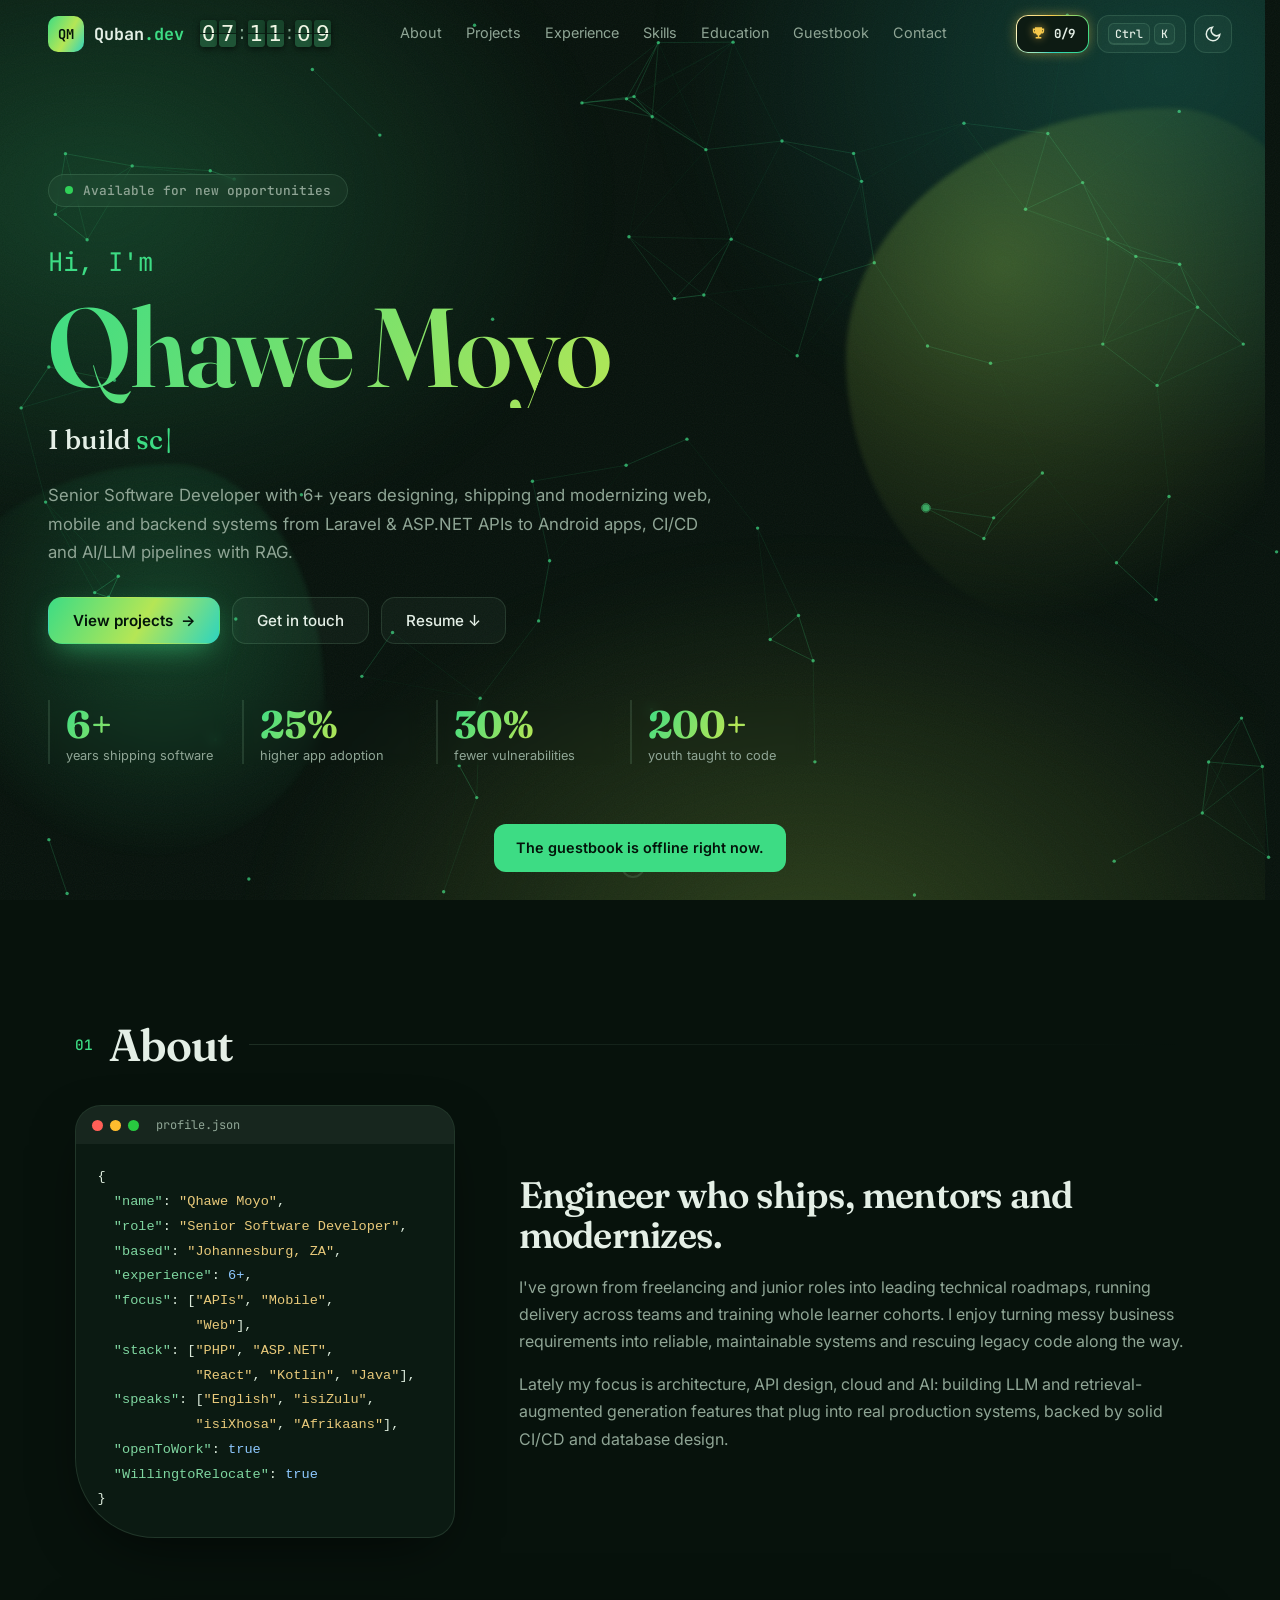
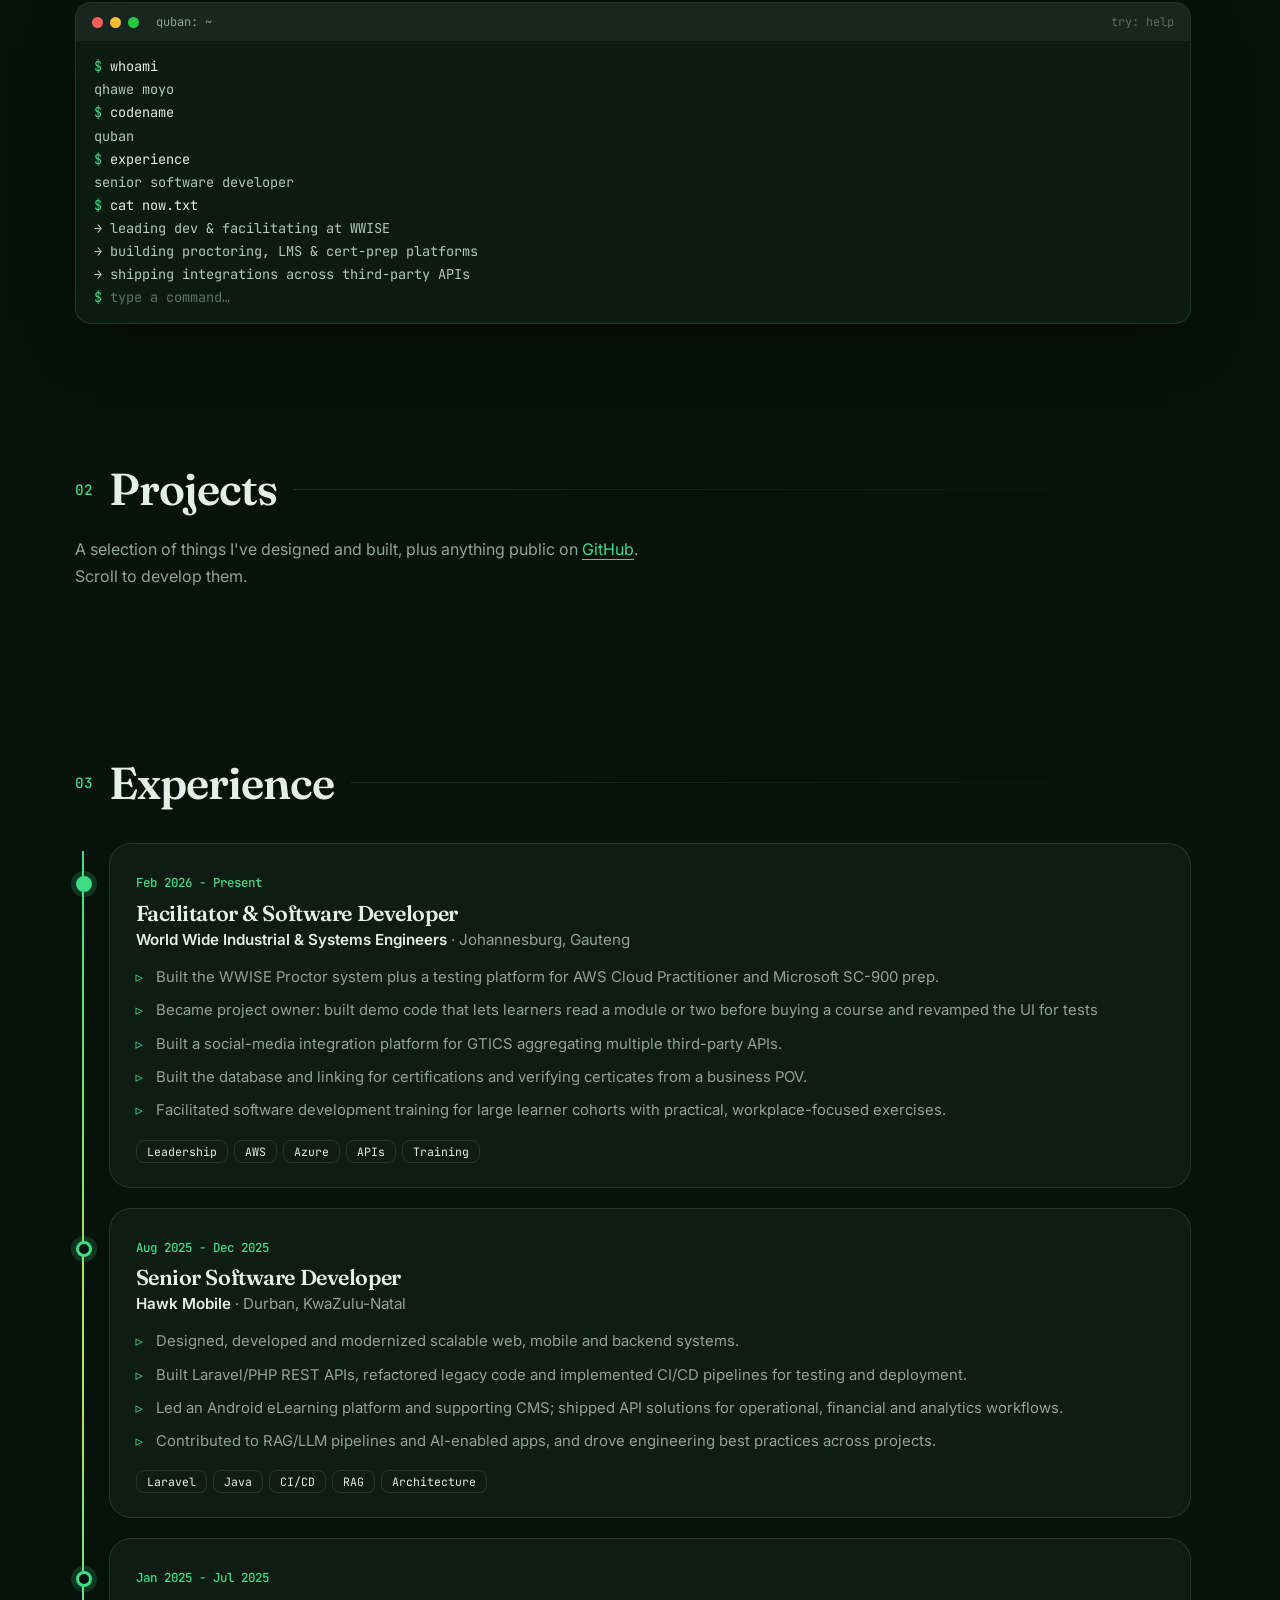
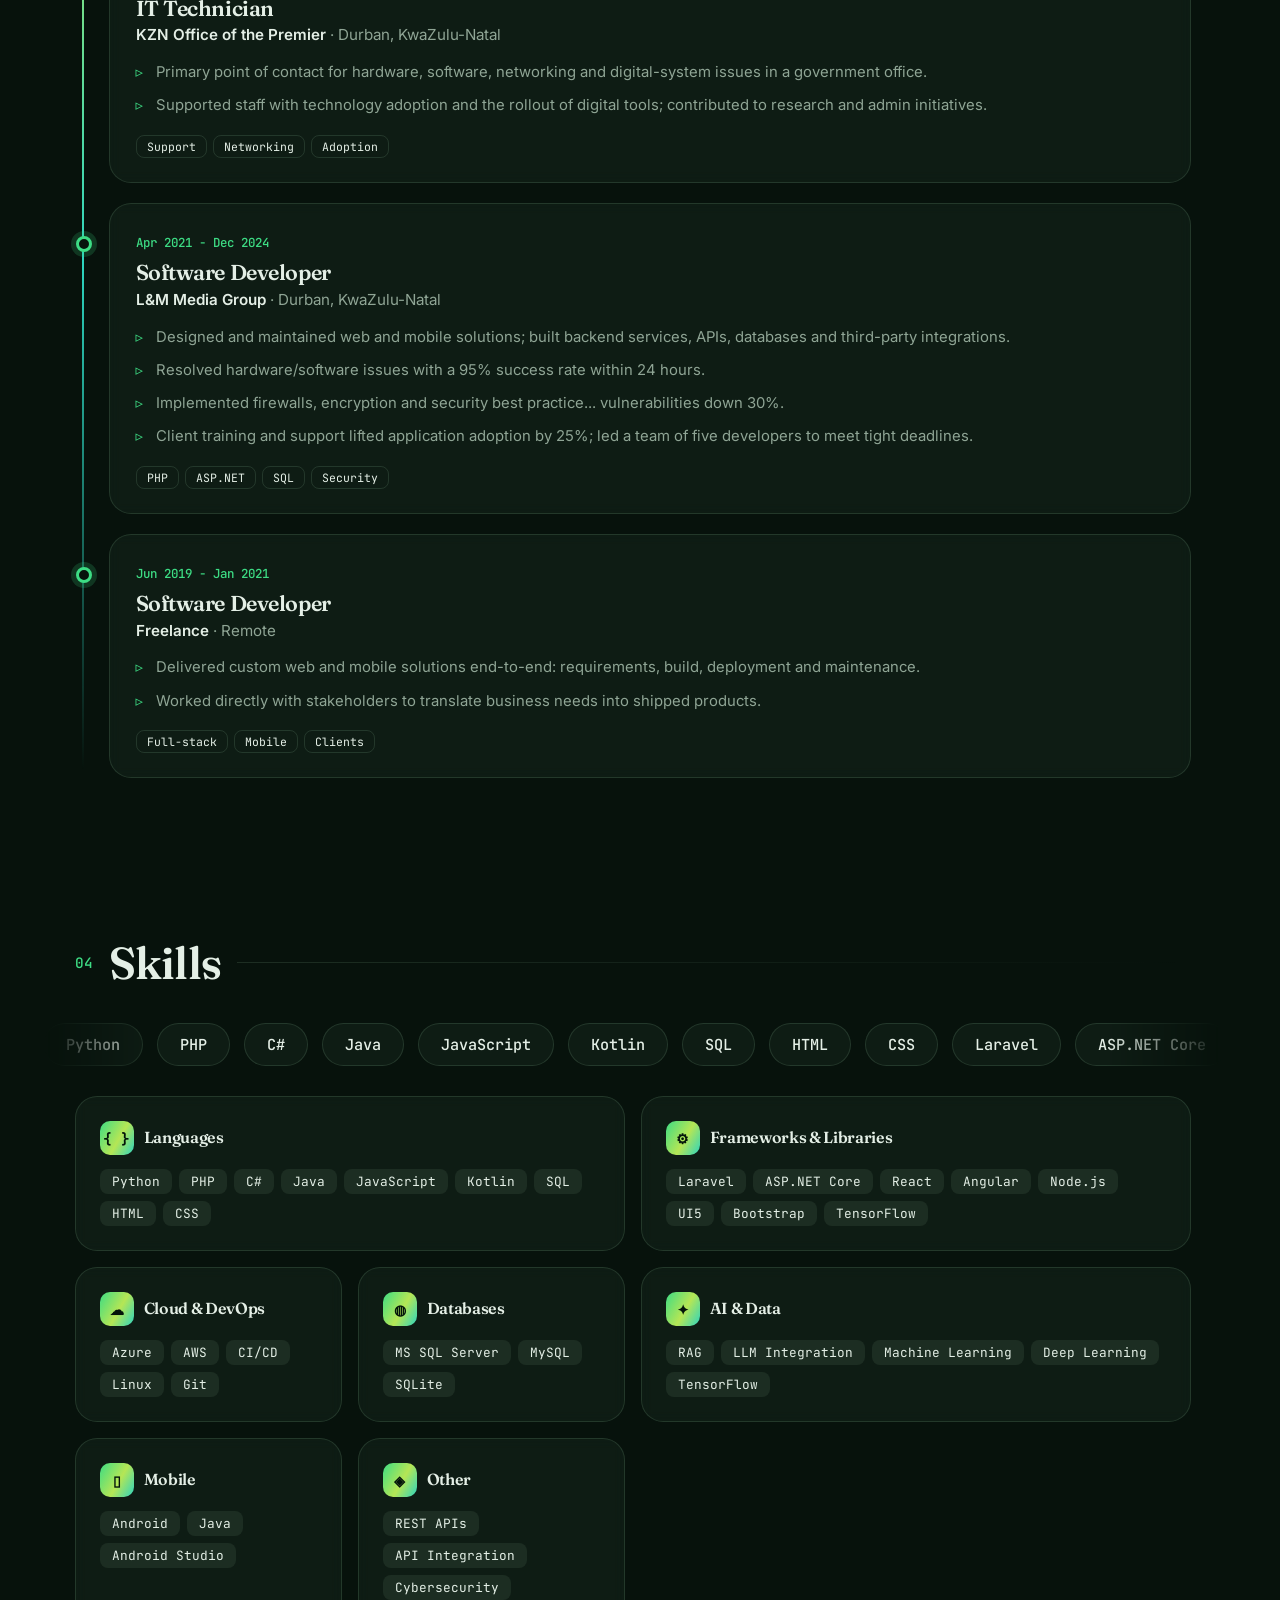
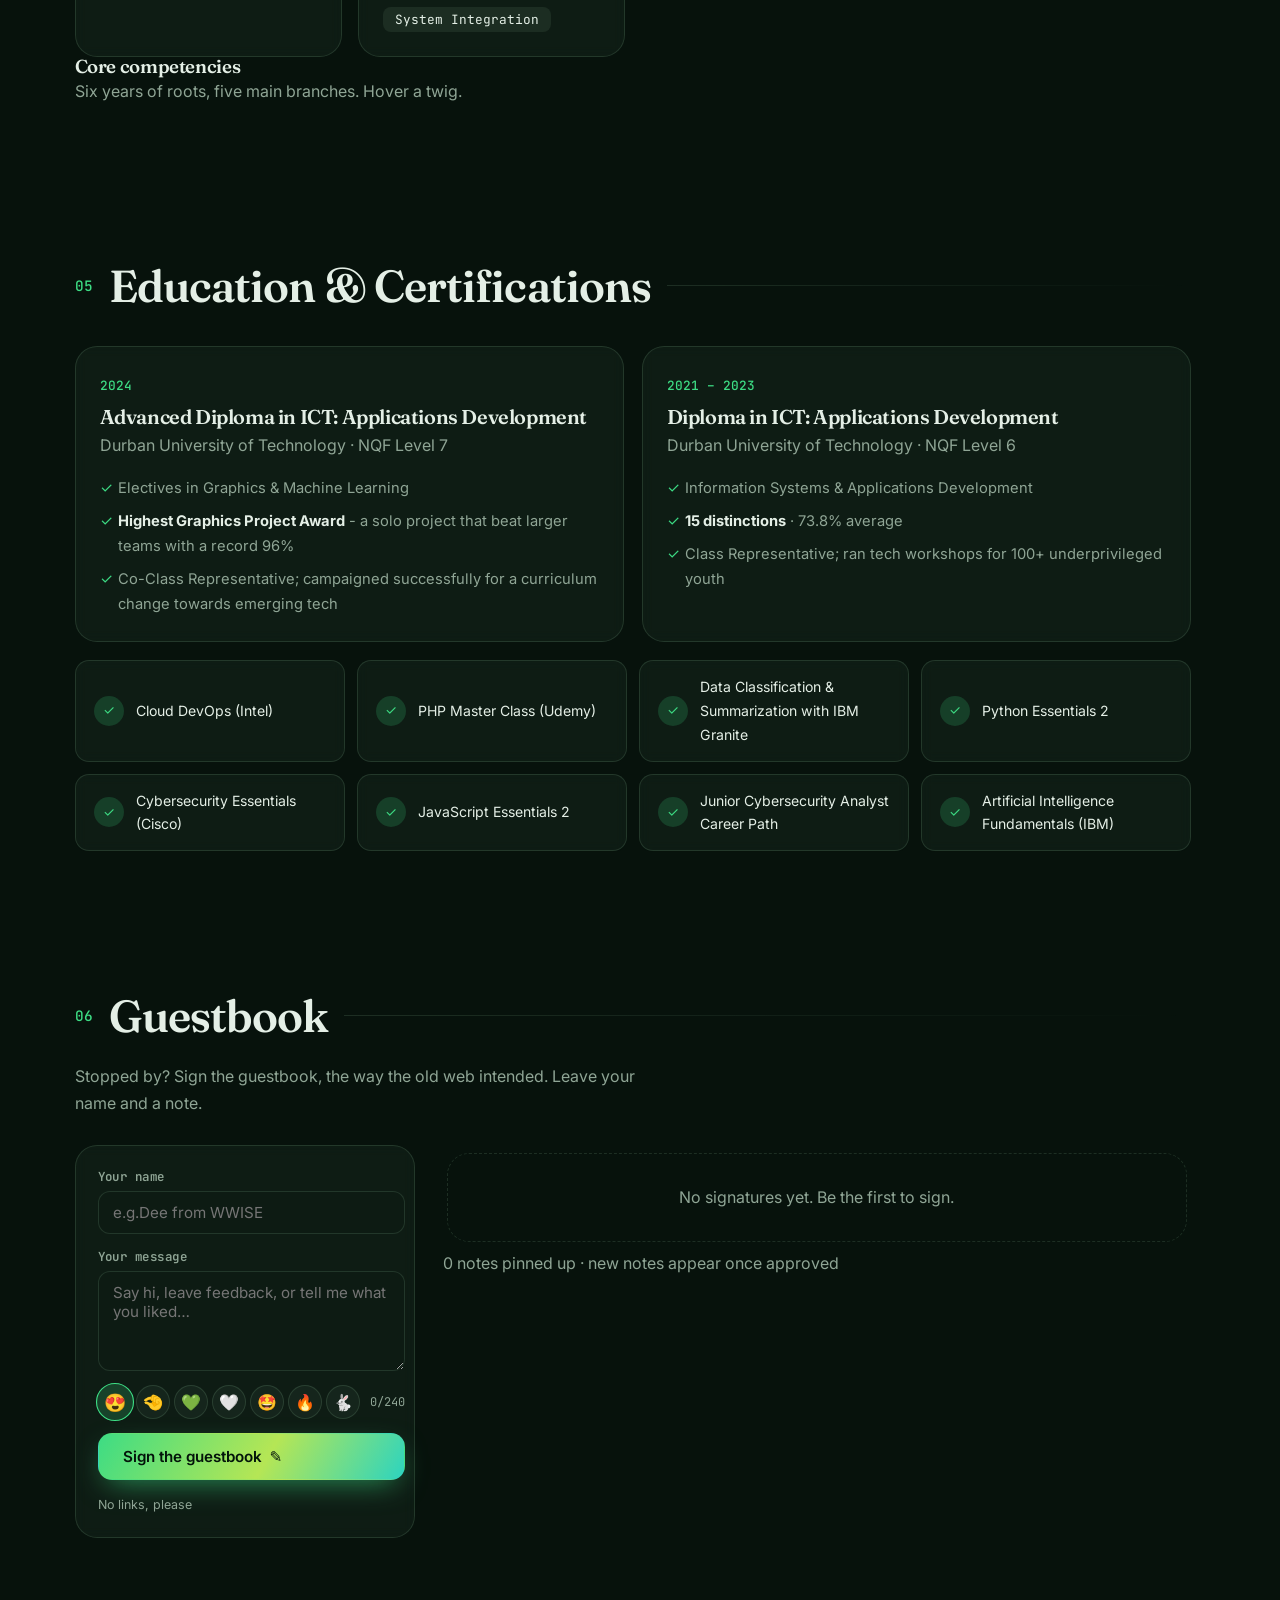
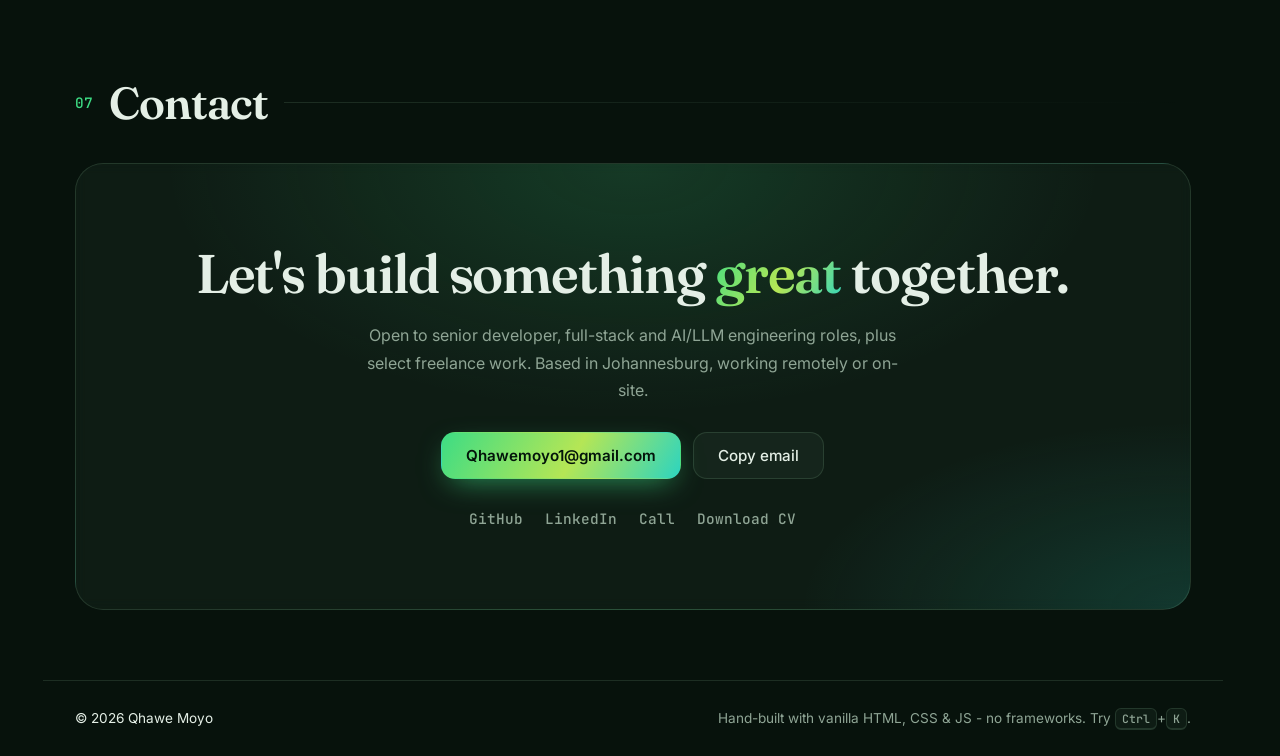
==== commit ea3b2133: "Adding games and Achievements" ====
--- a/index.html
+++ b/index.html
@@ -12,7 +12,7 @@
   <link rel="icon" href="data:image/svg+xml,%3Csvg xmlns='http://www.w3.org/2000/svg' viewBox='0 0 64 64'%3E%3Crect width='64' height='64' rx='16' fill='%23f3f1e7'/%3E%3Ctext x='32' y='43' font-family='monospace' font-size='30' font-weight='700' text-anchor='middle' fill='%232f8f4e'%3EQM%3C/text%3E%3C/svg%3E">
   <link rel="preconnect" href="https://fonts.googleapis.com">
   <link rel="preconnect" href="https://fonts.gstatic.com" crossorigin>
-  <link href="https://fonts.googleapis.com/css2?family=Fraunces:opsz,wght@9..144,400;9..144,600;9..144,700&family=JetBrains+Mono:wght@400;500;700&family=Inter:wght@400;500;600&family=VT323&display=swap" rel="stylesheet">
+  <link href="https://fonts.googleapis.com/css2?family=Fraunces:opsz,wght@9..144,400;9..144,600;9..144,700&family=JetBrains+Mono:wght@400;500;700&family=Inter:wght@400;500;600&family=VT323&family=Cinzel+Decorative:wght@400;700&display=swap" rel="stylesheet">
   <link rel="stylesheet" href="css/style.css">
 </head>
 <body>
@@ -23,7 +23,10 @@
 
   <!-- NAV -->
   <header class="nav" id="nav">
-    <a href="#top" class="logo" aria-label="Qhawe Moyo — home"><span class="logo-mark">QM</span><span class="logo-text">Quban<span>.dev</span></span></a>
+    <div class="brand">
+      <a href="#top" class="logo" aria-label="Qhawe Moyo — home"><span class="logo-mark">QM</span><span class="logo-text">Quban<span>.dev</span></span></a>
+      <button type="button" class="flipclock" id="flipClock" aria-label="Clock. Click to change the number system." title="Click me"></button>
+    </div>
     <nav class="nav-links" id="navLinks">
       <a href="#about">About</a>
       <a href="#projects">Projects</a>
@@ -34,13 +37,14 @@
       <a href="#contact">Contact</a>
     </nav>
     <div class="nav-actions">
+      <button type="button" class="trophy-btn" id="secrets" aria-label="Achievements" aria-haspopup="dialog" aria-expanded="false" title="Hidden things to find. Click to see your achievements.">
+        <svg viewBox="0 0 24 24" width="17" height="17" fill="currentColor" aria-hidden="true"><path d="M7 3h10v2h3v3a4 4 0 01-4 4h-.3A5 5 0 0113 14.9V17h3v2H8v-2h3v-2.1A5 5 0 018.3 12H8a4 4 0 01-4-4V5h3V3zM6 7v1a2 2 0 001 1.7V7H6zm12 0h-1v2.7A2 2 0 0018 8V7z"/></svg>
+        <span id="secretsCount">0/0</span><i class="spark s1"></i><i class="spark s2"></i><i class="spark s3"></i>
+      </button>
       <button class="kbd-btn" id="paletteBtn" aria-label="Open command palette"><kbd>Ctrl</kbd><kbd>K</kbd></button>
       <button class="icon-btn" id="themeBtn" aria-label="Toggle light/dark theme">
         <svg class="i-moon" viewBox="0 0 24 24" width="18" height="18" fill="none" stroke="currentColor" stroke-width="2"><path d="M21 12.8A9 9 0 1111.2 3a7 7 0 009.8 9.8z"/></svg>
         <svg class="i-sun" viewBox="0 0 24 24" width="18" height="18" fill="none" stroke="currentColor" stroke-width="2"><circle cx="12" cy="12" r="4"/><path d="M12 2v2M12 20v2M4.9 4.9l1.4 1.4M17.7 17.7l1.4 1.4M2 12h2M20 12h2M4.9 19.1l1.4-1.4M17.7 6.3l1.4-1.4"/></svg>
-      </button>
-      <button class="icon-btn" id="trailBtn" aria-label="Toggle leaf cursor trail" aria-pressed="true" title="Leaf trail">
-        <svg viewBox="0 0 24 24" width="18" height="18" fill="none" stroke="currentColor" stroke-width="2" stroke-linecap="round" stroke-linejoin="round"><path d="M5 19C5 9 11 4 20 4c0 9-5 15-15 15z"/><path d="M5 19L14 10"/></svg>
       </button>
       <button class="icon-btn burger" id="burger" aria-label="Menu" aria-expanded="false"><span></span><span></span></button>
     </div>
@@ -100,7 +104,9 @@
           <h3>Engineer who ships, mentors and modernizes.</h3>
           <p>I've grown from freelancing and junior roles into leading technical roadmaps, running delivery across teams and training whole learner cohorts. I enjoy turning messy business requirements into reliable, maintainable systems and rescuing legacy code along the way.</p>
           <p>Lately my focus is architecture, API design, cloud and AI: building LLM and retrieval-augmented generation features that plug into real production systems, backed by solid CI/CD and database design.</p>
-          <div class="terminal" id="terminal">
+        
+        </div>
+        <div class="terminal reveal" id="terminal">
             <div class="term-bar"><i></i><i></i><i></i><span>quban: ~</span><em>try: help</em></div>
             <div class="term-body" aria-label="Interactive terminal">
               <div class="term-out" id="termOut">
@@ -111,10 +117,10 @@
                 <div><span class="o">→ leading dev &amp; facilitating at WWISE<br>→ building proctoring, LMS &amp; cert-prep platforms<br>→ shipping integrations across third-party APIs</span></div>
               </div>
               <canvas id="snake" hidden aria-label="Snake game"></canvas>
+              <canvas id="arena" hidden aria-label="Terminal game"></canvas>
               <label class="term-line"><span class="p">$</span><input id="termIn" type="text" autocomplete="off" autocapitalize="off" spellcheck="false" placeholder="type a command…" aria-label="Terminal command"></label>
             </div>
           </div>
-        </div>
       </div>
     </section>
 
@@ -179,12 +185,12 @@
       <p class="section-lead reveal">Stopped by? Sign the guestbook, the way the old web intended. Leave your name and a note.</p>
       <div class="gb reveal">
         <form class="gb-form" id="gbForm" autocomplete="off">
-          <label>Your name<input name="name" maxlength="24" required placeholder="e.g. Sam from Durban"></label>
+          <label>Your name<input name="name" maxlength="24" required placeholder="e.g.Dee from WWISE"></label>
           <label>Your message<textarea name="msg" maxlength="240" rows="4" required placeholder="Say hi, leave feedback, or tell me what you liked…"></textarea></label>
           <div class="gb-row"><div class="gb-moods" id="gbMoods" role="radiogroup" aria-label="Mood"></div><span class="muted" id="gbCount">0/240</span></div>
           <input class="gb-hp" name="site" tabindex="-1" aria-hidden="true" autocomplete="off">
           <button type="submit" class="btn btn-primary">Sign the guestbook <span>✎</span></button>
-          <p class="muted gb-note">No links, please. Notes are public.</p>
+          <p class="muted gb-note">No links, please</p>
         </form>
         <div class="gb-board">
           <ul class="gb-list" id="gbList" aria-live="polite"></ul>
@@ -215,7 +221,6 @@
 
   <footer class="footer">
     <span>© <span id="year"></span> Qhawe Moyo</span>
-    <button type="button" class="secrets" id="secrets" title="Hidden things to find. Click to see what you have."></button>
     <span class="muted">Hand-built with vanilla HTML, CSS &amp; JS - no frameworks. Try <kbd>Ctrl</kbd>+<kbd>K</kbd>.</span>
   </footer>
 
@@ -236,6 +241,8 @@
   <script src="js/main.js"></script>
   <script src="js/fun.js"></script>
   <script src="js/terminal.js"></script>
+  <script src="js/clock.js"></script>
+  <script src="js/games.js"></script>
   <script src="js/defender.js"></script>
   <script src="js/guestbook.js"></script>
 </body>
--- a/css/style.css
+++ b/css/style.css
@@ -43,534 +43,2847 @@
 }
 
 /* BASE */
-*, *::before, *::after { 
-  box-sizing: border-box; 
-}
-html { 
-  scroll-behavior: smooth; 
+*,
+*::before,
+*::after {
+  box-sizing: border-box;
+}
+html {
+  scroll-behavior: smooth;
   scroll-padding-top: calc(var(--nav-h) + 10px);
 }
 body {
-  margin: 0; background: var(--bg); 
+  margin: 0;
+  background: var(--bg);
   color: var(--text);
   font: 400 16px/1.7 var(--font-body);
-  -webkit-font-smoothing: antialiased; 
+  -webkit-font-smoothing: antialiased;
   overflow-x: hidden;
   transition: background .4s, color .4s;
 }
-a { 
-  color: inherit; 
-  text-decoration: none; 
-}
-h1,h2,h3 { 
-  font-family: var(--font-display); 
-  font-weight: 600; 
-  line-height: 1.1; 
-  margin: 0; 
-  letter-spacing: -.02em; 
-}
-p { margin: 0 0 1rem; }
-ul { 
-  margin: 0; 
-  padding: 0; 
+a {
+  color: inherit;
+  text-decoration: none;
+}
+h1,
+h2,
+h3 {
+  font-family: var(--font-display);
+  font-weight: 600;
+  line-height: 1.1;
+  margin: 0;
+  letter-spacing: -.02em;
+}
+p {
+  margin: 0 0 1rem;
+}
+ul {
+  margin: 0;
+  padding: 0;
   list-style: none;
 }
-img { max-width: 100%; }
-button { 
-  font: inherit; 
-  color: inherit; 
-  cursor: pointer; 
-}
-kbd { 
-  font: 500 .72rem var(--font-mono); 
-  padding: 2px 6px; 
-  border: 1px solid var(--border); 
-  border-bottom-width: 2px; 
-  border-radius: 6px; 
-  background: var(--surface); 
-}
-.muted { color: var(--muted); }
-::selection { 
-  background: var(--accent); 
-  color: var(--on-accent); 
-}
-:focus-visible { 
-  outline: 2px solid var(--accent); 
-  outline-offset: 3px; 
-  border-radius: 6px; 
-}
-
-.progress { 
-  position: fixed; 
-  top: 0; 
-  left: 0; 
-  height: 3px; 
-  width: 100%; 
-  transform-origin: 0 50%; 
-  transform: scaleX(0); 
-  background: var(--grad); 
-  z-index: 100; 
-}
-.noise { 
-  position: fixed; 
-  inset: 0; 
-  pointer-events: none; 
-  z-index: 1; 
+img {
+  max-width: 100%;
+}
+button {
+  font: inherit;
+  color: inherit;
+  cursor: pointer;
+}
+kbd {
+  font: 500 .72rem var(--font-mono);
+  padding: 2px 6px;
+  border: 1px solid var(--border);
+  border-bottom-width: 2px;
+  border-radius: 6px;
+  background: var(--surface);
+}
+.muted {
+  color: var(--muted);
+}
+::selection {
+  background: var(--accent);
+  color: var(--on-accent);
+}
+:focus-visible {
+  outline: 2px solid var(--accent);
+  outline-offset: 3px;
+  border-radius: 6px;
+}
+
+.progress {
+  position: fixed;
+  top: 0;
+  left: 0;
+  height: 3px;
+  width: 100%;
+  transform-origin: 0 50%;
+  transform: scaleX(0);
+  background: var(--grad);
+  z-index: 100;
+}
+.noise {
+  position: fixed;
+  inset: 0;
+  pointer-events: none;
+  z-index: 1;
   opacity: .05;
-  background-image: url("data:image/svg+xml,%3Csvg xmlns='http://www.w3.org/2000/svg' width='160' height='160'%3E%3Cfilter id='n'%3E%3CfeTurbulence type='fractalNoise' baseFrequency='.9' numOctaves='2'/%3E%3C/filter%3E%3Crect width='100%25' height='100%25' filter='url(%23n)'/%3E%3C/svg%3E"); 
-}
-.cursor-glow { 
-  position: fixed; 
-  left: 0; 
-  top: 0; 
-  width: 520px; 
-  height: 520px; 
-  margin: -260px 0 0 -260px; 
-  border-radius: 50%; 
-  pointer-events: none; 
+  background-image: url("data:image/svg+xml,%3Csvg xmlns='http://www.w3.org/2000/svg' width='160' height='160'%3E%3Cfilter id='n'%3E%3CfeTurbulence type='fractalNoise' baseFrequency='.9' numOctaves='2'/%3E%3C/filter%3E%3Crect width='100%25' height='100%25' filter='url(%23n)'/%3E%3C/svg%3E");
+}
+.cursor-glow {
+  position: fixed;
+  left: 0;
+  top: 0;
+  width: 520px;
+  height: 520px;
+  margin: -260px 0 0 -260px;
+  border-radius: 50%;
+  pointer-events: none;
   z-index: 0;
-  background: radial-gradient(circle, color-mix(in srgb, var(--accent) 16%, transparent), transparent 65%); opacity: 0; transition: opacity .4s; will-change: transform; 
-}
-.cursor-glow.on { opacity: 1; }
-@media (hover: none) { .cursor-glow { display: none; } }
+  background: radial-gradient(circle, color-mix(in srgb, var(--accent) 16%, transparent), transparent 65%);
+  opacity: 0;
+  transition: opacity .4s;
+  will-change: transform;
+}
+.cursor-glow.on {
+  opacity: 1;
+}
+@media (hover: none) {
+  .cursor-glow {
+    display: none;
+  }
+}
 
 /* NAV */
-.nav { 
-  position: fixed; 
-  inset: 0 0 auto 0; 
-  height: var(--nav-h); 
-  z-index: 90; display: flex; 
-  align-items: center; 
-  justify-content: space-between; 
+.nav {
+  position: fixed;
+  inset: 0 0 auto 0;
+  height: var(--nav-h);
+  z-index: 90;
+  display: flex;
+  align-items: center;
+  justify-content: space-between;
   padding: 0 clamp(16px, 4vw, 48px);
-  transition: background .3s, backdrop-filter .3s, border-color .3s; 
-  border-bottom: 1px solid transparent; 
-}
-.nav.scrolled { 
-  background: color-mix(in srgb, var(--bg) 72%, transparent); 
-  backdrop-filter: blur(16px) saturate(1.4); 
-  border-color: var(--border); 
-}
-.logo { 
-  display: flex; 
-  align-items: center; 
-  gap: 10px; 
-  font: 700 1.05rem var(--font-mono); 
-}
-.logo-mark { 
-  display: grid; 
-  place-items: center; 
-  width: 36px; 
-  height: 36px; 
-  border-radius: 10px; 
-  background: var(--grad); 
-  color: var(--on-accent); 
-  font-size: .85rem; 
-}
-.logo-text span { color: var(--accent); }
-.nav-links { display: flex; gap: 4px; }
-.nav-links a { padding: 8px 14px; 
-  border-radius: 999px; 
-  font-size: .9rem; 
-  color: var(--muted); 
-  transition: .2s; }
-.nav-links a:hover, .nav-links a.active { color: var(--text); background: var(--surface-2); }
-.nav-actions { display: flex; align-items: center; gap: 8px; }
-.icon-btn, .kbd-btn { display: grid; place-items: center; height: 38px; min-width: 38px; border: 1px solid var(--border); border-radius: 12px; background: var(--surface); transition: .2s; }
-.kbd-btn { display: flex; gap: 4px; padding: 0 10px; place-items: unset; align-items: center; }
-.icon-btn:hover, .kbd-btn:hover { border-color: var(--accent); }
-.i-sun { display: none; } [data-theme="light"] .i-sun { display: block; } [data-theme="light"] .i-moon { display: none; }
-.burger { display: none; position: relative; }
-.burger span { position: absolute; width: 16px; height: 2px; background: currentColor; transition: .3s; }
-.burger span:first-child { transform: translateY(-3px); } .burger span:last-child { transform: translateY(3px); }
-.burger[aria-expanded="true"] span:first-child { transform: rotate(45deg); } .burger[aria-expanded="true"] span:last-child { transform: rotate(-45deg); }
+  transition: background .3s, backdrop-filter .3s, border-color .3s;
+  border-bottom: 1px solid transparent;
+}
+.nav.scrolled {
+  background: color-mix(in srgb, var(--bg) 72%, transparent);
+  backdrop-filter: blur(16px) saturate(1.4);
+  border-color: var(--border);
+}
+.logo {
+  display: flex;
+  align-items: center;
+  gap: 10px;
+  font: 700 1.05rem var(--font-mono);
+}
+.logo-mark {
+  display: grid;
+  place-items: center;
+  width: 36px;
+  height: 36px;
+  border-radius: 10px;
+  background: var(--grad);
+  color: var(--on-accent);
+  font-size: .85rem;
+}
+.logo-text span {
+  color: var(--accent);
+}
+.nav-links {
+  display: flex;
+  gap: 4px;
+}
+.nav-links a {
+  padding: 8px 14px;
+  border-radius: 999px;
+  font-size: .9rem;
+  color: var(--muted);
+  transition: .2s;
+}
+.nav-links a:hover,
+.nav-links a.active {
+  color: var(--text);
+  background: var(--surface-2);
+}
+.nav-actions {
+  display: flex;
+  align-items: center;
+  gap: 8px;
+}
+.icon-btn,
+.kbd-btn {
+  display: grid;
+  place-items: center;
+  height: 38px;
+  min-width: 38px;
+  border: 1px solid var(--border);
+  border-radius: 12px;
+  background: var(--surface);
+  transition: .2s;
+}
+.kbd-btn {
+  display: flex;
+  gap: 4px;
+  padding: 0 10px;
+  place-items: unset;
+  align-items: center;
+}
+.icon-btn:hover,
+.kbd-btn:hover {
+  border-color: var(--accent);
+}
+.i-sun {
+  display: none;
+}
+[data-theme="light"] .i-sun {
+  display: block;
+}
+[data-theme="light"] .i-moon {
+  display: none;
+}
+.burger {
+  display: none;
+  position: relative;
+}
+.burger span {
+  position: absolute;
+  width: 16px;
+  height: 2px;
+  background: currentColor;
+  transition: .3s;
+}
+.burger span:first-child {
+  transform: translateY(-3px);
+}
+.burger span:last-child {
+  transform: translateY(3px);
+}
+.burger[aria-expanded="true"] span:first-child {
+  transform: rotate(45deg);
+}
+.burger[aria-expanded="true"] span:last-child {
+  transform: rotate(-45deg);
+}
 
 /* LAYOUT  */
-main, .footer { position: relative; z-index: 2; }
-.section { 
-  max-width: 1180px; 
-  margin: 0 auto; 
-  padding: clamp(70px, 10vw, 120px) clamp(16px, 4vw, 32px) 20px; 
-}
-.section-head { 
-  display: flex; 
-  align-items: center; 
-  gap: 16px; 
-  margin-bottom: 36px; 
-}
-.section-head h2 { font-size: clamp(1.8rem, 4vw, 2.8rem); white-space: nowrap; }
-.section-head .idx { font: 500 .9rem var(--font-mono); color: var(--accent); }
-.section-head i { flex: 1; height: 1px; background: linear-gradient(90deg, var(--border), transparent); }
-.section-lead { color: var(--muted); max-width: 60ch; margin: -14px 0 28px; }
-
-.reveal { opacity: 0; transform: translateY(28px); transition: opacity .8s cubic-bezier(.2,.7,.2,1), transform .8s cubic-bezier(.2,.7,.2,1); transition-delay: var(--d, 0s); }
-.reveal.in { opacity: 1; transform: none; }
+main,
+.footer {
+  position: relative;
+  z-index: 2;
+}
+.section {
+  max-width: 1180px;
+  margin: 0 auto;
+  padding: clamp(70px, 10vw, 120px) clamp(16px, 4vw, 32px) 20px;
+}
+.section-head {
+  display: flex;
+  align-items: center;
+  gap: 16px;
+  margin-bottom: 36px;
+}
+.section-head h2 {
+  font-size: clamp(1.8rem, 4vw, 2.8rem);
+  white-space: nowrap;
+}
+.section-head .idx {
+  font: 500 .9rem var(--font-mono);
+  color: var(--accent);
+}
+.section-head i {
+  flex: 1;
+  height: 1px;
+  background: linear-gradient(90deg, var(--border), transparent);
+}
+.section-lead {
+  color: var(--muted);
+  max-width: 60ch;
+  margin: -14px 0 28px;
+}
+
+.reveal {
+  opacity: 0;
+  transform: translateY(28px);
+  transition: opacity .8s cubic-bezier(.2,.7,.2,1), transform .8s cubic-bezier(.2,.7,.2,1);
+  transition-delay: var(--d, 0s);
+}
+.reveal.in {
+  opacity: 1;
+  transform: none;
+}
 
 /* BUTTONS */
-.btn { display: inline-flex; align-items: center; gap: 8px; padding: 13px 24px; border-radius: 14px; font: 500 .95rem var(--font-body); border: 1px solid var(--border); transition: transform .25s, box-shadow .25s, border-color .25s, background .25s; }
-.btn-primary { background: var(--grad); color: var(--on-accent); border-color: transparent; font-weight: 600; box-shadow: 0 10px 30px -10px color-mix(in srgb, var(--accent) 70%, transparent); }
-.btn-primary:hover { box-shadow: 0 14px 40px -8px color-mix(in srgb, var(--accent) 80%, transparent); }
-.btn-primary span { transition: transform .25s; } .btn-primary:hover span { transform: translateX(4px); }
-.btn-ghost { background: var(--surface); } .btn-ghost:hover { border-color: var(--accent); background: var(--surface-2); }
+.btn {
+  display: inline-flex;
+  align-items: center;
+  gap: 8px;
+  padding: 13px 24px;
+  border-radius: 14px;
+  font: 500 .95rem var(--font-body);
+  border: 1px solid var(--border);
+  transition: transform .25s, box-shadow .25s, border-color .25s, background .25s;
+}
+.btn-primary {
+  background: var(--grad);
+  color: var(--on-accent);
+  border-color: transparent;
+  font-weight: 600;
+  box-shadow: 0 10px 30px -10px color-mix(in srgb, var(--accent) 70%, transparent);
+}
+.btn-primary:hover {
+  box-shadow: 0 14px 40px -8px color-mix(in srgb, var(--accent) 80%, transparent);
+}
+.btn-primary span {
+  transition: transform .25s;
+}
+.btn-primary:hover span {
+  transform: translateX(4px);
+}
+.btn-ghost {
+  background: var(--surface);
+}
+.btn-ghost:hover {
+  border-color: var(--accent);
+  background: var(--surface-2);
+}
 
 /* HERO  */
-.hero { position: relative; min-height: 100svh; display: grid; align-items: center; padding: calc(var(--nav-h) + 30px) clamp(16px, 4vw, 48px) 60px; overflow: hidden; z-index: 2; }
-.hero::before { content: ""; position: absolute; inset: -20%; z-index: -1;
-  background: radial-gradient(40% 40% at 20% 30%, color-mix(in srgb, var(--accent) 22%, transparent), transparent 70%),
-              radial-gradient(40% 45% at 80% 20%, color-mix(in srgb, var(--accent-3) 22%, transparent), transparent 70%),
-              radial-gradient(45% 45% at 60% 90%, color-mix(in srgb, var(--accent-2) 22%, transparent), transparent 70%);
-  animation: aurora 18s ease-in-out infinite alternate; filter: blur(30px); }
-@keyframes aurora { to { transform: translate3d(4%, 3%, 0) rotate(6deg) scale(1.08); } }
-#network { position: fixed; inset: 0; width: 100%; height: 100%; z-index: 0; pointer-events: none; }
-.blob { position: absolute; z-index: -1; border-radius: 62% 38% 55% 45% / 48% 58% 42% 52%; filter: blur(2px); opacity: .5; animation: morph 14s ease-in-out infinite alternate; }
-.blob.b1 { width: min(44vw, 520px); aspect-ratio: 1; right: -8%; top: 12%; background: radial-gradient(circle at 30% 30%, color-mix(in srgb, var(--accent-2) 55%, transparent), transparent 70%); }
-.blob.b2 { width: min(34vw, 400px); aspect-ratio: 1; left: -6%; bottom: 4%; background: radial-gradient(circle at 60% 40%, color-mix(in srgb, var(--accent) 45%, transparent), transparent 70%); animation-duration: 18s; animation-direction: alternate-reverse; }
-@keyframes morph { 50% { border-radius: 40% 60% 35% 65% / 62% 40% 60% 38%; transform: translate(-4%, 5%) rotate(25deg) scale(1.08); } 100% { border-radius: 58% 42% 66% 34% / 40% 60% 40% 60%; transform: translate(3%, -4%) rotate(-15deg); } }
-.hero-inner { max-width: 1180px; width: 100%; margin: 0 auto; }
-.eyebrow { display: inline-flex; align-items: center; gap: 10px; padding: 7px 16px; border: 1px solid var(--border); border-radius: 999px; background: var(--surface); font: 500 .8rem var(--font-mono); color: var(--muted); }
-.dot { width: 8px; height: 8px; border-radius: 50%; background: #30d158; box-shadow: 0 0 0 0 #30d158; animation: pulse 2s infinite; }
-@keyframes pulse { 70% { box-shadow: 0 0 0 10px transparent; } 100% { box-shadow: 0 0 0 0 transparent; } }
-.hero-title { font-size: clamp(2.8rem, 9vw, 7rem); margin: 22px 0 14px; display: flex; flex-direction: column; gap: 6px; }
-.hero-hi { font: 400 clamp(1.1rem, 2.4vw, 1.6rem) var(--font-mono); color: var(--accent); letter-spacing: 0; }
-.glitch 
-{ position: relative; 
-  width: fit-content; 
-  background: var(--grad); 
-  -webkit-background-clip: text; 
-  background-clip: text; 
-  color: transparent; 
-  background-size: 200% 100%; 
-  animation: shimmer 8s linear infinite; 
-}
-@keyframes shimmer { to { background-position: -200% 0; } }
-.glitch::before, .glitch::after { 
-  content: attr(data-text); 
-  position: absolute; 
-  inset: 0; opacity: 0; 
-  pointer-events: none; 
-}
-.glitch:hover::before { 
-  opacity: .8; 
-  color: #FFFFFF; 
-  transform: translate(3px, -2px); 
-  clip-path: inset(0 0 55% 0); 
-  animation: gl 0.4s steps(2) infinite; 
-}
-.glitch:hover::after { 
-  opacity: .8; 
+.hero {
+  position: relative;
+  min-height: 100svh;
+  display: grid;
+  align-items: center;
+  padding: calc(var(--nav-h) + 30px) clamp(16px, 4vw, 48px) 60px;
+  overflow: hidden;
+  z-index: 2;
+}
+.hero::before {
+  content: "";
+  position: absolute;
+  inset: -20%;
+  z-index: -1;
+  background:
+      radial-gradient(40% 40% at 20% 30%, color-mix(in srgb, var(--accent) 22%, transparent), transparent 70%),
+      radial-gradient(40% 45% at 80% 20%, color-mix(in srgb, var(--accent-3) 22%, transparent), transparent 70%),
+      radial-gradient(45% 45% at 60% 90%, color-mix(in srgb, var(--accent-2) 22%, transparent), transparent 70%);
+  animation: aurora 18s ease-in-out infinite alternate;
+  filter: blur(30px);
+}
+@keyframes aurora {
+  to {
+    transform: translate3d(4%, 3%, 0) rotate(6deg) scale(1.08);
+  }
+}
+#network {
+  position: fixed;
+  inset: 0;
+  width: 100%;
+  height: 100%;
+  z-index: 0;
+  pointer-events: none;
+}
+.blob {
+  position: absolute;
+  z-index: -1;
+  border-radius: 62% 38% 55% 45% / 48% 58% 42% 52%;
+  filter: blur(2px);
+  opacity: .5;
+  animation: morph 14s ease-in-out infinite alternate;
+}
+.blob.b1 {
+  width: min(44vw, 520px);
+  aspect-ratio: 1;
+  right: -8%;
+  top: 12%;
+  background: radial-gradient(circle at 30% 30%, color-mix(in srgb, var(--accent-2) 55%, transparent), transparent 70%);
+}
+.blob.b2 {
+  width: min(34vw, 400px);
+  aspect-ratio: 1;
+  left: -6%;
+  bottom: 4%;
+  background: radial-gradient(circle at 60% 40%, color-mix(in srgb, var(--accent) 45%, transparent), transparent 70%);
+  animation-duration: 18s;
+  animation-direction: alternate-reverse;
+}
+@keyframes morph {
+  50% {
+    border-radius: 40% 60% 35% 65% / 62% 40% 60% 38%;
+    transform: translate(-4%, 5%) rotate(25deg) scale(1.08);
+  }
+  100% {
+    border-radius: 58% 42% 66% 34% / 40% 60% 40% 60%;
+    transform: translate(3%, -4%) rotate(-15deg);
+  }
+}
+.hero-inner {
+  max-width: 1180px;
+  width: 100%;
+  margin: 0 auto;
+}
+.eyebrow {
+  display: inline-flex;
+  align-items: center;
+  gap: 10px;
+  padding: 7px 16px;
+  border: 1px solid var(--border);
+  border-radius: 999px;
+  background: var(--surface);
+  font: 500 .8rem var(--font-mono);
+  color: var(--muted);
+}
+.dot {
+  width: 8px;
+  height: 8px;
+  border-radius: 50%;
+  background: #30d158;
+  box-shadow: 0 0 0 0 #30d158;
+  animation: pulse 2s infinite;
+}
+@keyframes pulse {
+  70% {
+    box-shadow: 0 0 0 10px transparent;
+  }
+  100% {
+    box-shadow: 0 0 0 0 transparent;
+  }
+}
+.hero-title {
+  font-size: clamp(2.8rem, 9vw, 7rem);
+  margin: 22px 0 14px;
+  display: flex;
+  flex-direction: column;
+  gap: 6px;
+}
+.hero-hi {
+  font: 400 clamp(1.1rem, 2.4vw, 1.6rem) var(--font-mono);
+  color: var(--accent);
+  letter-spacing: 0;
+}
+.glitch {
+  position: relative;
+  width: fit-content;
+  background: var(--grad);
+  -webkit-background-clip: text;
+  background-clip: text;
+  color: transparent;
+  background-size: 200% 100%;
+  animation: shimmer 8s linear infinite;
+}
+@keyframes shimmer {
+  to {
+    background-position: -200% 0;
+  }
+}
+.glitch::before,
+.glitch::after {
+  content: attr(data-text);
+  position: absolute;
+  inset: 0;
+  opacity: 0;
+  pointer-events: none;
+}
+.glitch:hover::before {
+  opacity: .8;
+  color: #FFFFFF;
+  transform: translate(3px, -2px);
+  clip-path: inset(0 0 55% 0);
+  animation: gl 0.4s steps(2) infinite;
+}
+.glitch:hover::after {
+  opacity: .8;
   color: #204825;
-  transform: translate(-3px, 2px); 
-  clip-path: inset(50% 0 0 0); 
-  animation: gl 0.4s steps(2) infinite reverse; 
-}
-@keyframes gl { 50% { transform: translate(-2px, 1px); } }
-.hero-role { font: 500 clamp(1.1rem, 2.6vw, 1.7rem) var(--font-display); min-height: 1.6em; }
-.typed { color: var(--accent); } .caret { color: var(--accent); animation: blink 1s steps(2) infinite; margin-left: 2px; }
-@keyframes blink { 50% { opacity: 0; } }
-.hero-sub { max-width: 62ch; color: var(--muted); font-size: 1.05rem; margin: 6px 0 30px; }
-.hero-cta { display: flex; flex-wrap: wrap; gap: 12px; }
-.hero-stats { display: grid; grid-template-columns: repeat(4, 1fr); gap: 16px; margin-top: 56px; max-width: 760px; }
-.hero-stats li { border-left: 2px solid var(--border); padding-left: 16px; }
-.hero-stats b { display: block; font: 700 clamp(1.7rem, 4vw, 2.4rem) var(--font-display); background: var(--grad); -webkit-background-clip: text; background-clip: text; color: transparent; }
-.hero-stats span { font-size: .8rem; color: var(--muted); line-height: 1.3; display: block; }
-.scroll-hint { position: absolute; bottom: 22px; left: 50%; width: 24px; height: 40px; margin-left: -12px; border: 2px solid var(--border); border-radius: 14px; }
-.scroll-hint span { position: absolute; left: 50%; top: 7px; width: 3px; height: 8px; margin-left: -1.5px; border-radius: 2px; background: var(--accent); animation: wheel 1.8s infinite; }
-@keyframes wheel { 0% { opacity: 1; transform: translateY(0); } 100% { opacity: 0; transform: translateY(14px); } }
+  transform: translate(-3px, 2px);
+  clip-path: inset(50% 0 0 0);
+  animation: gl 0.4s steps(2) infinite reverse;
+}
+@keyframes gl {
+  50% {
+    transform: translate(-2px, 1px);
+  }
+}
+.hero-role {
+  font: 500 clamp(1.1rem, 2.6vw, 1.7rem) var(--font-display);
+  min-height: 1.6em;
+}
+.typed {
+  color: var(--accent);
+}
+.caret {
+  color: var(--accent);
+  animation: blink 1s steps(2) infinite;
+  margin-left: 2px;
+}
+@keyframes blink {
+  50% {
+    opacity: 0;
+  }
+}
+.hero-sub {
+  max-width: 62ch;
+  color: var(--muted);
+  font-size: 1.05rem;
+  margin: 6px 0 30px;
+}
+.hero-cta {
+  display: flex;
+  flex-wrap: wrap;
+  gap: 12px;
+}
+.hero-stats {
+  display: grid;
+  grid-template-columns: repeat(4, 1fr);
+  gap: 16px;
+  margin-top: 56px;
+  max-width: 760px;
+}
+.hero-stats li {
+  border-left: 2px solid var(--border);
+  padding-left: 16px;
+}
+.hero-stats b {
+  display: block;
+  font: 700 clamp(1.7rem, 4vw, 2.4rem) var(--font-display);
+  background: var(--grad);
+  -webkit-background-clip: text;
+  background-clip: text;
+  color: transparent;
+}
+.hero-stats span {
+  font-size: .8rem;
+  color: var(--muted);
+  line-height: 1.3;
+  display: block;
+}
+.scroll-hint {
+  position: absolute;
+  bottom: 22px;
+  left: 50%;
+  width: 24px;
+  height: 40px;
+  margin-left: -12px;
+  border: 2px solid var(--border);
+  border-radius: 14px;
+}
+.scroll-hint span {
+  position: absolute;
+  left: 50%;
+  top: 7px;
+  width: 3px;
+  height: 8px;
+  margin-left: -1.5px;
+  border-radius: 2px;
+  background: var(--accent);
+  animation: wheel 1.8s infinite;
+}
+@keyframes wheel {
+  0% {
+    opacity: 1;
+    transform: translateY(0);
+  }
+  100% {
+    opacity: 0;
+    transform: translateY(14px);
+  }
+}
 
 /* ABOUT */
-.about-grid { display: grid; grid-template-columns: 380px 1fr; gap: clamp(28px, 5vw, 64px); align-items: center; }
-.profile { border: 1px solid var(--border); border-radius: 26px 26px 26px 80px; background: #0b1a12; color: #dcebdc; overflow: hidden; box-shadow: var(--shadow); transition: transform .2s; transform-style: preserve-3d; }
-.profile-bar, .term-bar { display: flex; align-items: center; gap: 7px; padding: 11px 16px; background: rgba(255,255,255,.05); font: .75rem var(--font-mono); color: #8fa595; }
-.profile-bar i, .term-bar i { width: 11px; height: 11px; border-radius: 50%; background: #ff5f57; } .profile-bar i:nth-child(2), .term-bar i:nth-child(2) { background: #febc2e; } .profile-bar i:nth-child(3), .term-bar i:nth-child(3) { background: #28c840; }
-.profile-bar span, .term-bar span { margin-left: 10px; }
-.profile pre { margin: 0; padding: 20px 22px 26px; overflow-x: auto; font: .85rem/1.75 var(--font-mono); }
-.profile .k { color: #7fd6a0; } .profile .s { color: #e8c97a; } .profile .n { color: #8ec9ff; }
-.about-text h3 { font-size: clamp(1.6rem, 3vw, 2.3rem); margin-bottom: 18px; }
-.about-text p { color: var(--muted); }
-.terminal { margin-top: 26px; border: 1px solid var(--border); border-radius: 16px; background: #0b1a12; overflow: hidden; box-shadow: var(--shadow); }
-.terminal pre { margin: 0; padding: 16px 18px; overflow-x: auto; font: .85rem/1.7 var(--font-mono); color: #e4efe6; }
-.terminal .p { color: #3ddc84; } .terminal .o { color: #b4c9b9; } .blink { animation: blink 1s steps(2) infinite; }
+.about-grid {
+  display: grid;
+  grid-template-columns: 380px 1fr;
+  gap: clamp(28px, 5vw, 64px);
+  align-items: center;
+}
+.profile {
+  border: 1px solid var(--border);
+  border-radius: 26px 26px 26px 80px;
+  background: #0b1a12;
+  color: #dcebdc;
+  overflow: hidden;
+  box-shadow: var(--shadow);
+  transition: transform .2s;
+  transform-style: preserve-3d;
+}
+.profile-bar,
+.term-bar {
+  display: flex;
+  align-items: center;
+  gap: 7px;
+  padding: 11px 16px;
+  background: rgba(255,255,255,.05);
+  font: .75rem var(--font-mono);
+  color: #8fa595;
+}
+.profile-bar i,
+.term-bar i {
+  width: 11px;
+  height: 11px;
+  border-radius: 50%;
+  background: #ff5f57;
+}
+.profile-bar i:nth-child(2),
+.term-bar i:nth-child(2) {
+  background: #febc2e;
+}
+.profile-bar i:nth-child(3),
+.term-bar i:nth-child(3) {
+  background: #28c840;
+}
+.profile-bar span,
+.term-bar span {
+  margin-left: 10px;
+}
+.profile pre {
+  margin: 0;
+  padding: 20px 22px 26px;
+  overflow-x: auto;
+  font: .85rem/1.75 var(--font-mono);
+}
+.profile .k {
+  color: #7fd6a0;
+}
+.profile .s {
+  color: #e8c97a;
+}
+.profile .n {
+  color: #8ec9ff;
+}
+.about-text h3 {
+  font-size: clamp(1.6rem, 3vw, 2.3rem);
+  margin-bottom: 18px;
+}
+.about-text p {
+  color: var(--muted);
+}
+.about-grid .terminal {
+  grid-column: 1 / -1;
+}
+.terminal {
+  margin-top: 0;
+  border: 1px solid var(--border);
+  border-radius: 16px;
+  background: #0b1a12;
+  overflow: hidden;
+  box-shadow: var(--shadow);
+}
+.terminal pre {
+  margin: 0;
+  padding: 16px 18px;
+  overflow-x: auto;
+  font: .85rem/1.7 var(--font-mono);
+  color: #e4efe6;
+}
+.terminal .p {
+  color: #3ddc84;
+}
+.terminal .o {
+  color: #b4c9b9;
+}
+.blink {
+  animation: blink 1s steps(2) infinite;
+}
 
 /*  PROJECTS: the darkroom */
-.section-lead a { color: var(--accent); border-bottom: 1px solid currentColor; }
-.print { display: flex; flex-direction: column; gap: 8px; padding: 0; font: inherit; color: inherit; text-align: left; background: none; border: none; cursor: zoom-in; }
-.print--loose { position: absolute; left: 50%; top: 50%; will-change: transform, opacity; }
-.print--loose:hover, .print--loose:focus-visible { z-index: 40 !important; }
-.print__mount { position: relative; display: block; }
-.print__frame { position: relative; display: block; aspect-ratio: 3 / 2; overflow: hidden; border-radius: 14px; background: linear-gradient(135deg, var(--a), var(--b)); box-shadow: 0 0 0 1px var(--border), 0 22px 40px -22px rgba(10,40,20,.55); transition: box-shadow .4s ease; }
-.print__frame::before { content: ""; position: absolute; inset: 0; background: repeating-linear-gradient(0deg, rgba(255,255,255,.09) 0 1px, transparent 1px 18px), repeating-linear-gradient(90deg, rgba(255,255,255,.09) 0 1px, transparent 1px 18px); transform: perspective(240px) rotateX(48deg) scale(1.8) translateY(18%); transform-origin: 50% 100%; transition: scale .8s cubic-bezier(.22,1,.36,1); }
-.print:hover .print__frame::before { scale: 1.08; }
-.print__glyph { position: absolute; right: 10px; top: -8%; font: 700 clamp(4rem, 8vw, 7rem)/1 var(--font-display); color: rgba(255,255,255,.22); }
-.print__cat { position: absolute; top: 10px; left: 10px; padding: 3px 10px; border-radius: 999px; background: rgba(0,0,0,.32); backdrop-filter: blur(6px); color: #fff; font: 500 .66rem var(--font-mono); }
-.print__title { position: absolute; left: 0; right: 0; bottom: 0; padding: 26px 12px 10px; background: linear-gradient(transparent, rgba(0,0,0,.55)); color: #fff; font: 600 clamp(.85rem, 1.25vw, 1.05rem)/1.15 var(--font-display); }
-.print__latent { position: absolute; inset: 0; background: radial-gradient(ellipse at 50% 40%, rgba(40,110,60,.6), transparent 75%), #06140b; opacity: var(--latent, 0); pointer-events: none; }
-.print:focus-visible { outline: none; }
-.print:focus-visible .print__frame { box-shadow: 0 0 0 2px var(--accent), 0 22px 40px -22px rgba(10,40,20,.55); }
-.print__edge { display: flex; justify-content: space-between; padding-inline: 2px; font: 600 .68rem var(--font-mono); letter-spacing: .18em; color: var(--muted); }
-.print__pencil { position: absolute; inset: -12px -14px; width: calc(100% + 28px); height: calc(100% + 24px); overflow: visible; pointer-events: none; }
-.print__pencil path { fill: none; stroke: var(--accent); stroke-width: 1.4; stroke-linecap: round; stroke-linejoin: round; stroke-dasharray: 1 1; stroke-dashoffset: 1; opacity: 0; transition: stroke-dashoffset .7s cubic-bezier(.65,0,.35,1), opacity .2s ease .5s; }
-.print:hover .print__pencil path, .print:focus-visible .print__pencil path, .is-developed .print__pencil path, .print.is-marked .print__pencil path { stroke-dashoffset: 0; opacity: .9; transition: stroke-dashoffset 1.1s cubic-bezier(.65,0,.35,1), opacity .1s ease; }
-
-.darkroom { position: relative; }
-.darkroom__view { position: sticky; top: var(--nav-h); height: calc(100svh - var(--nav-h)); }
-.darkroom__safelight { position: absolute; inset: 4% -6%; background: radial-gradient(ellipse 55% 50% at 50% 46%, var(--safelight), transparent 70%); pointer-events: none; opacity: 0; }
-.darkroom__waiting { position: absolute; inset: 28px 0 150px; display: flex; flex-direction: column; align-items: center; justify-content: center; gap: 10px; text-align: center; pointer-events: none; }
-.darkroom__waiting-title { font: 600 clamp(1.4rem, 2.6vw, 2rem) var(--font-display); }
-.darkroom__waiting-note { font-size: .95rem; color: var(--muted); margin: 0; }
-.darkroom__cue { position: relative; width: 2px; height: 56px; margin-top: 18px; overflow: hidden; background: var(--border); border-radius: 2px; }
-.darkroom__cue::after { content: ""; position: absolute; left: 0; top: 0; width: 100%; height: 40%; background: var(--accent); border-radius: inherit; animation: cue 2.4s cubic-bezier(.65,0,.35,1) infinite; }
-@keyframes cue { from { translate: 0 -100%; } to { translate: 0 250%; } }
-.darkroom__status { position: absolute; left: 0; right: 0; bottom: 104px; margin: 0; font: 600 .75rem var(--font-mono); letter-spacing: .2em; text-align: center; text-transform: uppercase; color: var(--muted); opacity: 0; }
-.darkroom__percent { display: inline-block; min-width: 4ch; color: var(--accent); }
-.contact-sheet { display: grid; grid-template-columns: repeat(2, minmax(0, 1fr)); gap: 26px 16px; margin-top: 12px; }
-
-.no-scroll, .no-scroll body { overflow: hidden; }
-html { scrollbar-gutter: stable; }
-.loupe { position: fixed; inset: 0; z-index: 400; }
-.loupe__backdrop { position: absolute; inset: 0; background: color-mix(in srgb, var(--bg) 90%, transparent); backdrop-filter: blur(6px); }
-.loupe__frame { position: fixed; overflow: hidden; will-change: transform; border-radius: 22px; background: var(--bg-2); box-shadow: 0 50px 90px -40px rgba(10,40,20,.6); }
-.loupe__art { position: absolute; inset: 0; background: linear-gradient(135deg, var(--a), var(--b)); color: #fff; }
-.loupe__art::before { content: ""; position: absolute; inset: 0; background: repeating-linear-gradient(0deg, rgba(255,255,255,.09) 0 1px, transparent 1px 28px), repeating-linear-gradient(90deg, rgba(255,255,255,.09) 0 1px, transparent 1px 28px); transform: perspective(500px) rotateX(52deg) scale(2) translateY(18%); transform-origin: 50% 100%; }
-.loupe__glyph { position: absolute; right: 4%; top: -6%; font: 700 clamp(9rem, 28vw, 24rem)/1 var(--font-display); color: rgba(255,255,255,.18); }
-.loupe__content { position: absolute; left: 0; right: 0; bottom: 0; padding: clamp(60px, 10vw, 120px) clamp(20px, 4vw, 48px) clamp(18px, 3vw, 40px); background: linear-gradient(transparent, rgba(0,0,0,.6)); display: flex; flex-direction: column; gap: 10px; }
-.loupe__chip { align-self: flex-start; padding: 4px 12px; border-radius: 999px; background: rgba(0,0,0,.3); font: 500 .75rem var(--font-mono); }
-.loupe__content h3 { font-size: clamp(1.5rem, 4vw, 3rem); }
-.loupe__content p { max-width: 62ch; margin: 0; color: rgba(255,255,255,.88); font-size: clamp(.85rem, 1.4vw, 1.05rem); }
-.loupe__content .stack { margin-top: 4px; padding: 0; }
-.loupe__content .stack li { background: rgba(255,255,255,.18); color: #fff; }
-.stack { display: flex; flex-wrap: wrap; gap: 6px; }
-.stack li { padding: 3px 10px; border-radius: 8px; background: var(--surface-2); font: .72rem var(--font-mono); }
-.loupe__bar { position: fixed; display: flex; align-items: center; gap: 20px; }
-.loupe__count { flex-shrink: 0; margin: 0; font: 700 1.6rem/1 var(--font-display); }
-.loupe__count span { font: 600 .9rem var(--font-mono); color: var(--muted); }
-.loupe__meta { flex: 1; min-width: 0; padding-left: 20px; border-left: 1px solid var(--border); }
-.loupe__title { margin: 0; font-weight: 700; }
-.loupe__place { margin: 0; font-size: .85rem; color: var(--muted); }
-.loupe__place a { color: var(--accent); font-weight: 600; }
-.loupe__actions { display: flex; gap: 8px; }
-.loupe__button { display: grid; place-items: center; width: 40px; height: 40px; color: var(--text); background: var(--surface-2); border: none; border-radius: 50%; transition: background .2s, opacity .2s; }
-.loupe__button:hover, .loupe__button:focus-visible { background: color-mix(in srgb, var(--accent) 22%, transparent); outline: none; }
-.loupe__button:disabled { opacity: .35; cursor: default; }
+.section-lead a {
+  color: var(--accent);
+  border-bottom: 1px solid currentColor;
+}
+.print {
+  display: flex;
+  flex-direction: column;
+  gap: 8px;
+  padding: 0;
+  font: inherit;
+  color: inherit;
+  text-align: left;
+  background: none;
+  border: none;
+  cursor: zoom-in;
+}
+.print--loose {
+  position: absolute;
+  left: 50%;
+  top: 50%;
+  will-change: transform, opacity;
+}
+.print--loose:hover,
+.print--loose:focus-visible {
+  z-index: 40 !important;
+}
+.print__mount {
+  position: relative;
+  display: block;
+}
+.print__frame {
+  position: relative;
+  display: block;
+  aspect-ratio: 3 / 2;
+  overflow: hidden;
+  border-radius: 14px;
+  background: linear-gradient(135deg, var(--a), var(--b));
+  box-shadow: 0 0 0 1px var(--border), 0 22px 40px -22px rgba(10,40,20,.55);
+  transition: box-shadow .4s ease;
+}
+.print__frame::before {
+  content: "";
+  position: absolute;
+  inset: 0;
+  background:
+      repeating-linear-gradient(0deg, rgba(255,255,255,.09) 0 1px, transparent 1px 18px),
+      repeating-linear-gradient(90deg, rgba(255,255,255,.09) 0 1px, transparent 1px 18px);
+  transform: perspective(240px) rotateX(48deg) scale(1.8) translateY(18%);
+  transform-origin: 50% 100%;
+  transition: scale .8s cubic-bezier(.22,1,.36,1);
+}
+.print:hover .print__frame::before {
+  scale: 1.08;
+}
+.print__glyph {
+  position: absolute;
+  right: 10px;
+  top: -8%;
+  font: 700 clamp(4rem, 8vw, 7rem)/1 var(--font-display);
+  color: rgba(255,255,255,.22);
+}
+.print__cat {
+  position: absolute;
+  top: 10px;
+  left: 10px;
+  padding: 3px 10px;
+  border-radius: 999px;
+  background: rgba(0,0,0,.32);
+  backdrop-filter: blur(6px);
+  color: #fff;
+  font: 500 .66rem var(--font-mono);
+}
+.print__title {
+  position: absolute;
+  left: 0;
+  right: 0;
+  bottom: 0;
+  padding: 26px 12px 10px;
+  background: linear-gradient(transparent, rgba(0,0,0,.55));
+  color: #fff;
+  font: 600 clamp(.85rem, 1.25vw, 1.05rem)/1.15 var(--font-display);
+}
+.print__latent {
+  position: absolute;
+  inset: 0;
+  background: radial-gradient(ellipse at 50% 40%, rgba(40,110,60,.6), transparent 75%), #06140b;
+  opacity: var(--latent, 0);
+  pointer-events: none;
+}
+.print:focus-visible {
+  outline: none;
+}
+.print:focus-visible .print__frame {
+  box-shadow: 0 0 0 2px var(--accent), 0 22px 40px -22px rgba(10,40,20,.55);
+}
+.print__edge {
+  display: flex;
+  justify-content: space-between;
+  padding-inline: 2px;
+  font: 600 .68rem var(--font-mono);
+  letter-spacing: .18em;
+  color: var(--muted);
+}
+.print__pencil {
+  position: absolute;
+  inset: -12px -14px;
+  width: calc(100% + 28px);
+  height: calc(100% + 24px);
+  overflow: visible;
+  pointer-events: none;
+}
+.print__pencil path {
+  fill: none;
+  stroke: var(--accent);
+  stroke-width: 1.4;
+  stroke-linecap: round;
+  stroke-linejoin: round;
+  stroke-dasharray: 1 1;
+  stroke-dashoffset: 1;
+  opacity: 0;
+  transition: stroke-dashoffset .7s cubic-bezier(.65,0,.35,1), opacity .2s ease .5s;
+}
+.print:hover .print__pencil path,
+.print:focus-visible .print__pencil path,
+.is-developed .print__pencil path,
+.print.is-marked .print__pencil path {
+  stroke-dashoffset: 0;
+  opacity: .9;
+  transition: stroke-dashoffset 1.1s cubic-bezier(.65,0,.35,1), opacity .1s ease;
+}
+
+.darkroom {
+  position: relative;
+}
+.darkroom__view {
+  position: sticky;
+  top: var(--nav-h);
+  height: calc(100svh - var(--nav-h));
+}
+.darkroom__safelight {
+  position: absolute;
+  inset: 4% -6%;
+  background: radial-gradient(ellipse 55% 50% at 50% 46%, var(--safelight), transparent 70%);
+  pointer-events: none;
+  opacity: 0;
+}
+.darkroom__waiting {
+  position: absolute;
+  inset: 28px 0 150px;
+  display: flex;
+  flex-direction: column;
+  align-items: center;
+  justify-content: center;
+  gap: 10px;
+  text-align: center;
+  pointer-events: none;
+}
+.darkroom__waiting-title {
+  font: 600 clamp(1.4rem, 2.6vw, 2rem) var(--font-display);
+}
+.darkroom__waiting-note {
+  font-size: .95rem;
+  color: var(--muted);
+  margin: 0;
+}
+.darkroom__cue {
+  position: relative;
+  width: 2px;
+  height: 56px;
+  margin-top: 18px;
+  overflow: hidden;
+  background: var(--border);
+  border-radius: 2px;
+}
+.darkroom__cue::after {
+  content: "";
+  position: absolute;
+  left: 0;
+  top: 0;
+  width: 100%;
+  height: 40%;
+  background: var(--accent);
+  border-radius: inherit;
+  animation: cue 2.4s cubic-bezier(.65,0,.35,1) infinite;
+}
+@keyframes cue {
+  from {
+    translate: 0 -100%;
+  }
+  to {
+    translate: 0 250%;
+  }
+}
+.darkroom__status {
+  position: absolute;
+  left: 0;
+  right: 0;
+  bottom: 104px;
+  margin: 0;
+  font: 600 .75rem var(--font-mono);
+  letter-spacing: .2em;
+  text-align: center;
+  text-transform: uppercase;
+  color: var(--muted);
+  opacity: 0;
+}
+.darkroom__percent {
+  display: inline-block;
+  min-width: 4ch;
+  color: var(--accent);
+}
+.contact-sheet {
+  display: grid;
+  grid-template-columns: repeat(2, minmax(0, 1fr));
+  gap: 26px 16px;
+  margin-top: 12px;
+}
+
+.no-scroll,
+.no-scroll body {
+  overflow: hidden;
+}
+html {
+  scrollbar-gutter: stable;
+}
+.loupe {
+  position: fixed;
+  inset: 0;
+  z-index: 400;
+}
+.loupe__backdrop {
+  position: absolute;
+  inset: 0;
+  background: color-mix(in srgb, var(--bg) 90%, transparent);
+  backdrop-filter: blur(6px);
+}
+.loupe__frame {
+  position: fixed;
+  overflow: hidden;
+  will-change: transform;
+  border-radius: 22px;
+  background: var(--bg-2);
+  box-shadow: 0 50px 90px -40px rgba(10,40,20,.6);
+}
+.loupe__art {
+  position: absolute;
+  inset: 0;
+  background: linear-gradient(135deg, var(--a), var(--b));
+  color: #fff;
+}
+.loupe__art::before {
+  content: "";
+  position: absolute;
+  inset: 0;
+  background:
+      repeating-linear-gradient(0deg, rgba(255,255,255,.09) 0 1px, transparent 1px 28px),
+      repeating-linear-gradient(90deg, rgba(255,255,255,.09) 0 1px, transparent 1px 28px);
+  transform: perspective(500px) rotateX(52deg) scale(2) translateY(18%);
+  transform-origin: 50% 100%;
+}
+.loupe__glyph {
+  position: absolute;
+  right: 4%;
+  top: -6%;
+  font: 700 clamp(9rem, 28vw, 24rem)/1 var(--font-display);
+  color: rgba(255,255,255,.18);
+}
+.loupe__content {
+  position: absolute;
+  left: 0;
+  right: 0;
+  bottom: 0;
+  padding: clamp(60px, 10vw, 120px) clamp(20px, 4vw, 48px) clamp(18px, 3vw, 40px);
+  background: linear-gradient(transparent, rgba(0,0,0,.6));
+  display: flex;
+  flex-direction: column;
+  gap: 10px;
+}
+.loupe__chip {
+  align-self: flex-start;
+  padding: 4px 12px;
+  border-radius: 999px;
+  background: rgba(0,0,0,.3);
+  font: 500 .75rem var(--font-mono);
+}
+.loupe__content h3 {
+  font-size: clamp(1.5rem, 4vw, 3rem);
+}
+.loupe__content p {
+  max-width: 62ch;
+  margin: 0;
+  color: rgba(255,255,255,.88);
+  font-size: clamp(.85rem, 1.4vw, 1.05rem);
+}
+.loupe__content .stack {
+  margin-top: 4px;
+  padding: 0;
+}
+.loupe__content .stack li {
+  background: rgba(255,255,255,.18);
+  color: #fff;
+}
+.stack {
+  display: flex;
+  flex-wrap: wrap;
+  gap: 6px;
+}
+.stack li {
+  padding: 3px 10px;
+  border-radius: 8px;
+  background: var(--surface-2);
+  font: .72rem var(--font-mono);
+}
+.loupe__bar {
+  position: fixed;
+  display: flex;
+  align-items: center;
+  gap: 20px;
+}
+.loupe__count {
+  flex-shrink: 0;
+  margin: 0;
+  font: 700 1.6rem/1 var(--font-display);
+}
+.loupe__count span {
+  font: 600 .9rem var(--font-mono);
+  color: var(--muted);
+}
+.loupe__meta {
+  flex: 1;
+  min-width: 0;
+  padding-left: 20px;
+  border-left: 1px solid var(--border);
+}
+.loupe__title {
+  margin: 0;
+  font-weight: 700;
+}
+.loupe__place {
+  margin: 0;
+  font-size: .85rem;
+  color: var(--muted);
+}
+.loupe__place a {
+  color: var(--accent);
+  font-weight: 600;
+}
+.loupe__actions {
+  display: flex;
+  gap: 8px;
+}
+.loupe__button {
+  display: grid;
+  place-items: center;
+  width: 40px;
+  height: 40px;
+  color: var(--text);
+  background: var(--surface-2);
+  border: none;
+  border-radius: 50%;
+  transition: background .2s, opacity .2s;
+}
+.loupe__button:hover,
+.loupe__button:focus-visible {
+  background: color-mix(in srgb, var(--accent) 22%, transparent);
+  outline: none;
+}
+.loupe__button:disabled {
+  opacity: .35;
+  cursor: default;
+}
 
 /* SKILLS: competency tree  */
-.tree { position: relative; margin: 10px auto 0; max-width: 1200px; }
-.tree-svg { display: block; width: 100%; height: auto; overflow: visible; }
-.tree-svg path { fill: none; stroke: var(--tree); stroke-linecap: round; stroke-linejoin: round; stroke-dasharray: 1; stroke-dashoffset: 1; transition: stroke-dashoffset 1.6s cubic-bezier(.5,.1,.2,1) var(--dl, 0s); }
-.tree.grown .tree-svg path { stroke-dashoffset: 0; }
-.tree-svg .trunk { stroke-width: 2; opacity: .75; } .tree-svg .trunk.bold { stroke-width: 4.5; opacity: 1; }
-.tree-svg .root { stroke-width: 1.6; opacity: .7; }
-.tree-svg .branch.main { stroke-width: 4; } .tree-svg .tip-branch { stroke-width: 2.2; } .tree-svg .twig { stroke-width: 1.2; opacity: .6; }
-.tree-svg .ground { fill: none; stroke: var(--tree); stroke-width: 1; opacity: .25; } .tree-svg .ground.g2 { opacity: .4; }
-.tree-svg .node, .tree-svg .tip, .tree-svg .group-label { opacity: 0; transition: opacity .6s ease var(--dl, 0s); }
-.tree.grown .tree-svg .node, .tree.grown .tree-svg .tip, .tree.grown .tree-svg .group-label { opacity: 1; }
-.tree-svg .node { fill: var(--accent); }
-.tree-svg .node.small, .tree-svg .root-node { fill: var(--tree); }
-.tree-svg .node.hub { fill: var(--bg); stroke: var(--accent); stroke-width: 2.5; }
-.tree-svg .tip-dot { fill: var(--accent); transition: r .25s; }
-.tree-svg .tip-ring { fill: none; stroke: var(--accent); stroke-width: 1.5; transform-box: fill-box; transform-origin: center; animation: ring 3s ease-out infinite; }
-.tree-svg .tip:nth-of-type(3n) .tip-ring { animation-delay: -1s; } .tree-svg .tip:nth-of-type(3n+1) .tip-ring { animation-delay: -2s; }
-@keyframes ring { 0% { transform: scale(1); opacity: .8; } 100% { transform: scale(3.2); opacity: 0; } }
-.tree-svg .tip { cursor: default; }
-.tree-svg .tip-label { font: 500 14.5px var(--font-body); fill: var(--text); paint-order: stroke; stroke: var(--bg); stroke-width: 4px; stroke-linejoin: round; transition: fill .2s; }
-.tree-svg .tip:hover .tip-label { fill: var(--accent); font-weight: 600; }
-.tree-svg .tip:hover .tip-dot { r: 8; }
-.tree-svg .group-label { font: 600 11.5px var(--font-mono); letter-spacing: .12em; text-transform: uppercase; fill: var(--accent); paint-order: stroke; stroke: var(--bg); stroke-width: 5px; stroke-linejoin: round; }
-.tree-list { display: none; }
+.tree {
+  position: relative;
+  margin: 10px auto 0;
+  max-width: 1200px;
+}
+.tree-svg {
+  display: block;
+  width: 100%;
+  height: auto;
+  overflow: visible;
+}
+.tree-svg path {
+  fill: none;
+  stroke: var(--tree);
+  stroke-linecap: round;
+  stroke-linejoin: round;
+  stroke-dasharray: 1;
+  stroke-dashoffset: 1;
+  transition: stroke-dashoffset 1.6s cubic-bezier(.5,.1,.2,1) var(--dl, 0s);
+}
+.tree.grown .tree-svg path {
+  stroke-dashoffset: 0;
+}
+.tree-svg .trunk {
+  stroke-width: 2;
+  opacity: .75;
+}
+.tree-svg .trunk.bold {
+  stroke-width: 4.5;
+  opacity: 1;
+}
+.tree-svg .root {
+  stroke-width: 1.6;
+  opacity: .7;
+}
+.tree-svg .branch.main {
+  stroke-width: 4;
+}
+.tree-svg .tip-branch {
+  stroke-width: 2.2;
+}
+.tree-svg .twig {
+  stroke-width: 1.2;
+  opacity: .6;
+}
+.tree-svg .ground {
+  fill: none;
+  stroke: var(--tree);
+  stroke-width: 1;
+  opacity: .25;
+}
+.tree-svg .ground.g2 {
+  opacity: .4;
+}
+.tree-svg .node,
+.tree-svg .tip,
+.tree-svg .group-label {
+  opacity: 0;
+  transition: opacity .6s ease var(--dl, 0s);
+}
+.tree.grown .tree-svg .node,
+.tree.grown .tree-svg .tip,
+.tree.grown .tree-svg .group-label {
+  opacity: 1;
+}
+.tree-svg .node {
+  fill: var(--accent);
+}
+.tree-svg .node.small,
+.tree-svg .root-node {
+  fill: var(--tree);
+}
+.tree-svg .node.hub {
+  fill: var(--bg);
+  stroke: var(--accent);
+  stroke-width: 2.5;
+}
+.tree-svg .tip-dot {
+  fill: var(--accent);
+  transition: r .25s;
+}
+.tree-svg .tip-ring {
+  fill: none;
+  stroke: var(--accent);
+  stroke-width: 1.5;
+  transform-box: fill-box;
+  transform-origin: center;
+  animation: ring 3s ease-out infinite;
+}
+.tree-svg .tip:nth-of-type(3n) .tip-ring {
+  animation-delay: -1s;
+}
+.tree-svg .tip:nth-of-type(3n+1) .tip-ring {
+  animation-delay: -2s;
+}
+@keyframes ring {
+  0% {
+    transform: scale(1);
+    opacity: .8;
+  }
+  100% {
+    transform: scale(3.2);
+    opacity: 0;
+  }
+}
+.tree-svg .tip {
+  cursor: default;
+}
+.tree-svg .tip-label {
+  font: 500 14.5px var(--font-body);
+  fill: var(--text);
+  paint-order: stroke;
+  stroke: var(--bg);
+  stroke-width: 4px;
+  stroke-linejoin: round;
+  transition: fill .2s;
+}
+.tree-svg .tip:hover .tip-label {
+  fill: var(--accent);
+  font-weight: 600;
+}
+.tree-svg .tip:hover .tip-dot {
+  r: 8;
+}
+.tree-svg .group-label {
+  font: 600 11.5px var(--font-mono);
+  letter-spacing: .12em;
+  text-transform: uppercase;
+  fill: var(--accent);
+  paint-order: stroke;
+  stroke: var(--bg);
+  stroke-width: 5px;
+  stroke-linejoin: round;
+}
+.tree-list {
+  display: none;
+}
 @media (max-width: 860px) {
-  .tree-svg { display: none; }
-  .tree-list { display: grid; position: relative; gap: 22px; padding-left: 26px; border-left: 3px solid var(--tree); margin-left: 10px; }
-  .tree-list > li { position: relative; }
-  .tree-list > li::before { content: ""; position: absolute; left: -26px; top: 12px; width: 20px; height: 3px; background: var(--tree); }
-  .tree-list b { display: block; margin-bottom: 8px; font: 600 .8rem var(--font-mono); letter-spacing: .12em; text-transform: uppercase; color: var(--accent); }
-  .tree-list ul { display: flex; flex-wrap: wrap; gap: 8px; }
-  .tree-list ul li { padding: 6px 14px; border-radius: 999px; border: 1px solid var(--border); background: var(--surface); font-size: .85rem; }
+  .tree-svg {
+    display: none;
+  }
+  .tree-list {
+    display: grid;
+    position: relative;
+    gap: 22px;
+    padding-left: 26px;
+    border-left: 3px solid var(--tree);
+    margin-left: 10px;
+  }
+  .tree-list > li {
+    position: relative;
+  }
+  .tree-list > li::before {
+    content: "";
+    position: absolute;
+    left: -26px;
+    top: 12px;
+    width: 20px;
+    height: 3px;
+    background: var(--tree);
+  }
+  .tree-list b {
+    display: block;
+    margin-bottom: 8px;
+    font: 600 .8rem var(--font-mono);
+    letter-spacing: .12em;
+    text-transform: uppercase;
+    color: var(--accent);
+  }
+  .tree-list ul {
+    display: flex;
+    flex-wrap: wrap;
+    gap: 8px;
+  }
+  .tree-list ul li {
+    padding: 6px 14px;
+    border-radius: 999px;
+    border: 1px solid var(--border);
+    background: var(--surface);
+    font-size: .85rem;
+  }
 }
 
 /*  THEME EXPLOSION */
-::view-transition-old(root), ::view-transition-new(root) { animation: none; mix-blend-mode: normal; }
-::view-transition-old(root) { z-index: 1; } ::view-transition-new(root) { z-index: 2; }
-.burst { position: fixed; inset: 0; z-index: 999; pointer-events: none; overflow: hidden; view-transition-name: burst; }
-::view-transition-group(burst) { animation: none; z-index: 3; } ::view-transition-old(burst) { display: none; } ::view-transition-new(burst) { animation: none; }
-.burst > * { position: absolute; left: var(--x); top: var(--y); }
-.burst .shock { width: 40px; height: 40px; margin: -20px 0 0 -20px; border-radius: 50%; border: 4px solid var(--accent); animation: shock 1.1s cubic-bezier(.16,.84,.3,1) forwards; }
-.burst .shock.s2 { border-color: var(--accent-2); border-width: 2px; animation-delay: .12s; }
-.burst .flash { width: 120px; height: 120px; margin: -60px 0 0 -60px; border-radius: 50%; background: radial-gradient(circle, #fff, var(--accent) 40%, transparent 70%); animation: flash .7s ease-out forwards; }
-.burst b { width: 14px; height: 14px; margin: -7px 0 0 -7px; border-radius: 0 100% 0 100%; background: linear-gradient(135deg, var(--accent), var(--accent-2)); opacity: 0; animation: shard 1.2s cubic-bezier(.16,.84,.3,1) var(--dl) forwards; }
-@keyframes shock { from { transform: scale(.2); opacity: 1; } to { transform: scale(60); opacity: 0; } }
-@keyframes flash { from { transform: scale(.1); opacity: 1; } to { transform: scale(14); opacity: 0; } }
-@keyframes shard { 0% { opacity: 1; transform: translate(0,0) rotate(0) scale(var(--s)); } 80% { opacity: 1; } 100% { opacity: 0; transform: translate(var(--dx), var(--dy)) rotate(var(--r)) scale(0); } }
+::view-transition-old(root),
+::view-transition-new(root) {
+  animation: none;
+  mix-blend-mode: normal;
+}
+::view-transition-old(root) {
+  z-index: 1;
+}
+::view-transition-new(root) {
+  z-index: 2;
+}
+.burst {
+  position: fixed;
+  inset: 0;
+  z-index: 999;
+  pointer-events: none;
+  overflow: hidden;
+  view-transition-name: burst;
+}
+::view-transition-group(burst) {
+  animation: none;
+  z-index: 3;
+}
+::view-transition-old(burst) {
+  display: none;
+}
+::view-transition-new(burst) {
+  animation: none;
+}
+.burst > * {
+  position: absolute;
+  left: var(--x);
+  top: var(--y);
+}
+.burst .shock {
+  width: 40px;
+  height: 40px;
+  margin: -20px 0 0 -20px;
+  border-radius: 50%;
+  border: 4px solid var(--accent);
+  animation: shock 1.1s cubic-bezier(.16,.84,.3,1) forwards;
+}
+.burst .shock.s2 {
+  border-color: var(--accent-2);
+  border-width: 2px;
+  animation-delay: .12s;
+}
+.burst .flash {
+  width: 120px;
+  height: 120px;
+  margin: -60px 0 0 -60px;
+  border-radius: 50%;
+  background: radial-gradient(circle, #fff, var(--accent) 40%, transparent 70%);
+  animation: flash .7s ease-out forwards;
+}
+.burst b {
+  width: 14px;
+  height: 14px;
+  margin: -7px 0 0 -7px;
+  border-radius: 0 100% 0 100%;
+  background: linear-gradient(135deg, var(--accent), var(--accent-2));
+  opacity: 0;
+  animation: shard 1.2s cubic-bezier(.16,.84,.3,1) var(--dl) forwards;
+}
+@keyframes shock {
+  from {
+    transform: scale(.2);
+    opacity: 1;
+  }
+  to {
+    transform: scale(60);
+    opacity: 0;
+  }
+}
+@keyframes flash {
+  from {
+    transform: scale(.1);
+    opacity: 1;
+  }
+  to {
+    transform: scale(14);
+    opacity: 0;
+  }
+}
+@keyframes shard {
+  0% {
+    opacity: 1;
+    transform: translate(0,0) rotate(0) scale(var(--s));
+  }
+  80% {
+    opacity: 1;
+  }
+  100% {
+    opacity: 0;
+    transform: translate(var(--dx), var(--dy)) rotate(var(--r)) scale(0);
+  }
+}
 
 /*  TIMELINE  */
-.timeline { position: relative; padding-left: 34px; }
-.timeline::before { content: ""; position: absolute; left: 7px; top: 8px; bottom: 8px; width: 2px; background: linear-gradient(var(--accent), var(--accent-2), var(--accent-3), transparent); }
-.job { position: relative; padding: 24px 26px; margin-bottom: 20px; border: 1px solid var(--border); border-radius: var(--radius); background: var(--surface); transition: border-color .3s, transform .3s; }
-.job:hover { border-color: color-mix(in srgb, var(--accent) 55%, var(--border)); transform: translateX(4px); }
-.job::before { content: ""; position: absolute; left: -34px; top: 32px; width: 16px; height: 16px; border-radius: 50%; background: var(--bg); border: 3px solid var(--accent); box-shadow: 0 0 0 5px color-mix(in srgb, var(--accent) 18%, transparent); }
-.job:first-child::before { background: var(--accent); }
-.job-date { font: 500 .78rem var(--font-mono); color: var(--accent); }
-.job h3 { font-size: 1.35rem; margin: 6px 0 2px; }
-.job .company { color: var(--muted); font-size: .95rem; margin-bottom: 12px; }
-.job .company b { color: var(--text); font-weight: 600; }
-.job ul { display: grid; gap: 8px; }
-.job li { position: relative; padding-left: 20px; font-size: .93rem; color: var(--muted); }
-.job li::before { content: "▹"; position: absolute; left: 0; color: var(--accent); }
-.job .tags { display: flex; flex-wrap: wrap; gap: 6px; margin-top: 16px; }
-.job .tags span { padding: 3px 10px; border-radius: 8px; border: 1px solid var(--border); font: .72rem var(--font-mono); }
+.timeline {
+  position: relative;
+  padding-left: 34px;
+}
+.timeline::before {
+  content: "";
+  position: absolute;
+  left: 7px;
+  top: 8px;
+  bottom: 8px;
+  width: 2px;
+  background: linear-gradient(var(--accent), var(--accent-2), var(--accent-3), transparent);
+}
+.job {
+  position: relative;
+  padding: 24px 26px;
+  margin-bottom: 20px;
+  border: 1px solid var(--border);
+  border-radius: var(--radius);
+  background: var(--surface);
+  transition: border-color .3s, transform .3s;
+}
+.job:hover {
+  border-color: color-mix(in srgb, var(--accent) 55%, var(--border));
+  transform: translateX(4px);
+}
+.job::before {
+  content: "";
+  position: absolute;
+  left: -34px;
+  top: 32px;
+  width: 16px;
+  height: 16px;
+  border-radius: 50%;
+  background: var(--bg);
+  border: 3px solid var(--accent);
+  box-shadow: 0 0 0 5px color-mix(in srgb, var(--accent) 18%, transparent);
+}
+.job:first-child::before {
+  background: var(--accent);
+}
+.job-date {
+  font: 500 .78rem var(--font-mono);
+  color: var(--accent);
+}
+.job h3 {
+  font-size: 1.35rem;
+  margin: 6px 0 2px;
+}
+.job .company {
+  color: var(--muted);
+  font-size: .95rem;
+  margin-bottom: 12px;
+}
+.job .company b {
+  color: var(--text);
+  font-weight: 600;
+}
+.job ul {
+  display: grid;
+  gap: 8px;
+}
+.job li {
+  position: relative;
+  padding-left: 20px;
+  font-size: .93rem;
+  color: var(--muted);
+}
+.job li::before {
+  content: "▹";
+  position: absolute;
+  left: 0;
+  color: var(--accent);
+}
+.job .tags {
+  display: flex;
+  flex-wrap: wrap;
+  gap: 6px;
+  margin-top: 16px;
+}
+.job .tags span {
+  padding: 3px 10px;
+  border-radius: 8px;
+  border: 1px solid var(--border);
+  font: .72rem var(--font-mono);
+}
 
 /*  SKILLS */
-.marquee { overflow: hidden; margin: 0 -32px 30px; mask-image: linear-gradient(90deg, transparent, #000 10%, #000 90%, transparent); -webkit-mask-image: linear-gradient(90deg, transparent, #000 10%, #000 90%, transparent); }
-.marquee-track { display: flex; gap: 14px; width: max-content; animation: scroll 40s linear infinite; }
-.marquee:hover .marquee-track { animation-play-state: paused; }
-.marquee-track span { padding: 10px 22px; border: 1px solid var(--border); border-radius: 999px; background: var(--surface); font: 500 .95rem var(--font-mono); white-space: nowrap; }
-@keyframes scroll { to { transform: translateX(-50%); } }
-.bento { display: grid; grid-template-columns: repeat(4, 1fr); gap: 16px; }
-.card { border: 1px solid var(--border); border-radius: var(--radius); background: var(--surface); padding: 24px; transition: .3s; }
-.card:hover { border-color: color-mix(in srgb, var(--accent) 50%, var(--border)); }
-.bento .card { grid-column: span var(--span, 1); position: relative; overflow: hidden; }
-.bento .card::before { content: ""; position: absolute; inset: 0; background: radial-gradient(300px circle at var(--mx, 50%) var(--my, 0%), color-mix(in srgb, var(--accent) 12%, transparent), transparent 65%); opacity: 0; transition: .3s; pointer-events: none; }
-.bento .card:hover::before { opacity: 1; }
-.bento h3 { font-size: 1rem; display: flex; align-items: center; gap: 10px; margin-bottom: 14px; }
-.bento h3 .ico { display: grid; place-items: center; width: 34px; height: 34px; border-radius: 10px; background: var(--grad); color: var(--on-accent); font: 700 .9rem var(--font-mono); }
-.pills { display: flex; flex-wrap: wrap; gap: 7px; }
-.pills li { padding: 4px 12px; border-radius: 8px; background: var(--surface-2); font: .8rem var(--font-mono); }
+.marquee {
+  overflow: hidden;
+  margin: 0 -32px 30px;
+  mask-image: linear-gradient(90deg, transparent, #000 10%, #000 90%, transparent);
+  -webkit-mask-image: linear-gradient(90deg, transparent, #000 10%, #000 90%, transparent);
+}
+.marquee-track {
+  display: flex;
+  gap: 14px;
+  width: max-content;
+  animation: scroll 40s linear infinite;
+}
+.marquee:hover .marquee-track {
+  animation-play-state: paused;
+}
+.marquee-track span {
+  padding: 10px 22px;
+  border: 1px solid var(--border);
+  border-radius: 999px;
+  background: var(--surface);
+  font: 500 .95rem var(--font-mono);
+  white-space: nowrap;
+}
+@keyframes scroll {
+  to {
+    transform: translateX(-50%);
+  }
+}
+.bento {
+  display: grid;
+  grid-template-columns: repeat(4, 1fr);
+  gap: 16px;
+}
+.card {
+  border: 1px solid var(--border);
+  border-radius: var(--radius);
+  background: var(--surface);
+  padding: 24px;
+  transition: .3s;
+}
+.card:hover {
+  border-color: color-mix(in srgb, var(--accent) 50%, var(--border));
+}
+.bento .card {
+  grid-column: span var(--span, 1);
+  position: relative;
+  overflow: hidden;
+}
+.bento .card::before {
+  content: "";
+  position: absolute;
+  inset: 0;
+  background: radial-gradient(300px circle at var(--mx, 50%) var(--my, 0%), color-mix(in srgb, var(--accent) 12%, transparent), transparent 65%);
+  opacity: 0;
+  transition: .3s;
+  pointer-events: none;
+}
+.bento .card:hover::before {
+  opacity: 1;
+}
+.bento h3 {
+  font-size: 1rem;
+  display: flex;
+  align-items: center;
+  gap: 10px;
+  margin-bottom: 14px;
+}
+.bento h3 .ico {
+  display: grid;
+  place-items: center;
+  width: 34px;
+  height: 34px;
+  border-radius: 10px;
+  background: var(--grad);
+  color: var(--on-accent);
+  font: 700 .9rem var(--font-mono);
+}
+.pills {
+  display: flex;
+  flex-wrap: wrap;
+  gap: 7px;
+}
+.pills li {
+  padding: 4px 12px;
+  border-radius: 8px;
+  background: var(--surface-2);
+  font: .8rem var(--font-mono);
+}
 
 /*  EDUCATION */
-.edu-grid { display: grid; grid-template-columns: repeat(2, 1fr); gap: 18px; }
-.edu-date { font: 500 .8rem var(--font-mono); color: var(--accent); }
-.edu h3 { font-size: 1.25rem; margin: 8px 0 4px; }
-.edu ul { margin-top: 14px; display: grid; gap: 8px; font-size: .92rem; color: var(--muted); }
-.edu li { padding-left: 18px; position: relative; } .edu li::before { content: "✓"; position: absolute; left: 0; color: var(--accent); }
-.edu li b { color: var(--text); }
-.certs { display: grid; grid-template-columns: repeat(auto-fill, minmax(250px, 1fr)); gap: 12px; margin-top: 18px; }
-.cert { display: flex; gap: 12px; align-items: center; padding: 14px 18px; border: 1px solid var(--border); border-radius: 14px; background: var(--surface); font-size: .88rem; transition: .25s; }
-.cert:hover { transform: translateY(-3px); border-color: var(--accent); }
-.cert i { flex: none; display: grid; place-items: center; width: 30px; height: 30px; border-radius: 50%; background: color-mix(in srgb, var(--accent) 18%, transparent); color: var(--accent); font-style: normal; font-size: .85rem; }
+.edu-grid {
+  display: grid;
+  grid-template-columns: repeat(2, 1fr);
+  gap: 18px;
+}
+.edu-date {
+  font: 500 .8rem var(--font-mono);
+  color: var(--accent);
+}
+.edu h3 {
+  font-size: 1.25rem;
+  margin: 8px 0 4px;
+}
+.edu ul {
+  margin-top: 14px;
+  display: grid;
+  gap: 8px;
+  font-size: .92rem;
+  color: var(--muted);
+}
+.edu li {
+  padding-left: 18px;
+  position: relative;
+}
+.edu li::before {
+  content: "✓";
+  position: absolute;
+  left: 0;
+  color: var(--accent);
+}
+.edu li b {
+  color: var(--text);
+}
+.certs {
+  display: grid;
+  grid-template-columns: repeat(auto-fill, minmax(250px, 1fr));
+  gap: 12px;
+  margin-top: 18px;
+}
+.cert {
+  display: flex;
+  gap: 12px;
+  align-items: center;
+  padding: 14px 18px;
+  border: 1px solid var(--border);
+  border-radius: 14px;
+  background: var(--surface);
+  font-size: .88rem;
+  transition: .25s;
+}
+.cert:hover {
+  transform: translateY(-3px);
+  border-color: var(--accent);
+}
+.cert i {
+  flex: none;
+  display: grid;
+  place-items: center;
+  width: 30px;
+  height: 30px;
+  border-radius: 50%;
+  background: color-mix(in srgb, var(--accent) 18%, transparent);
+  color: var(--accent);
+  font-style: normal;
+  font-size: .85rem;
+}
 
 /*  CONTACT  */
-.contact-card { position: relative; text-align: center; padding: clamp(36px, 7vw, 80px) 24px; border-radius: 28px; border: 1px solid var(--border); overflow: hidden;
-  background: radial-gradient(60% 80% at 50% 0%, color-mix(in srgb, var(--accent) 16%, transparent), transparent 70%), radial-gradient(50% 60% at 100% 100%, color-mix(in srgb, var(--accent-3) 16%, transparent), transparent 70%), var(--surface); }
-.contact-card h3 { font-size: clamp(1.8rem, 5vw, 3.4rem); margin-bottom: 18px; }
-.contact-card em { font-style: normal; background: var(--grad); -webkit-background-clip: text; background-clip: text; color: transparent; }
-.contact-card p { max-width: 54ch; margin: 0 auto 28px; color: var(--muted); }
-.contact-actions { display: flex; justify-content: center; flex-wrap: wrap; gap: 12px; }
-.socials { display: flex; justify-content: center; flex-wrap: wrap; gap: 22px; margin-top: 30px; font: 500 .9rem var(--font-mono); }
-.socials a { color: var(--muted); border-bottom: 1px solid transparent; transition: .2s; } .socials a:hover { color: var(--accent); border-color: var(--accent); }
-.footer { display: flex; justify-content: space-between; flex-wrap: wrap; gap: 8px; max-width: 1180px; margin: 50px auto 0; padding: 26px clamp(16px, 4vw, 32px) 40px; border-top: 1px solid var(--border); font-size: .85rem; }
+.contact-card {
+  position: relative;
+  text-align: center;
+  padding: clamp(36px, 7vw, 80px) 24px;
+  border-radius: 28px;
+  border: 1px solid var(--border);
+  overflow: hidden;
+  background:
+      radial-gradient(60% 80% at 50% 0%, color-mix(in srgb, var(--accent) 16%, transparent), transparent 70%),
+      radial-gradient(50% 60% at 100% 100%, color-mix(in srgb, var(--accent-3) 16%, transparent), transparent 70%),
+      var(--surface);
+}
+.contact-card h3 {
+  font-size: clamp(1.8rem, 5vw, 3.4rem);
+  margin-bottom: 18px;
+}
+.contact-card em {
+  font-style: normal;
+  background: var(--grad);
+  -webkit-background-clip: text;
+  background-clip: text;
+  color: transparent;
+}
+.contact-card p {
+  max-width: 54ch;
+  margin: 0 auto 28px;
+  color: var(--muted);
+}
+.contact-actions {
+  display: flex;
+  justify-content: center;
+  flex-wrap: wrap;
+  gap: 12px;
+}
+.socials {
+  display: flex;
+  justify-content: center;
+  flex-wrap: wrap;
+  gap: 22px;
+  margin-top: 30px;
+  font: 500 .9rem var(--font-mono);
+}
+.socials a {
+  color: var(--muted);
+  border-bottom: 1px solid transparent;
+  transition: .2s;
+}
+.socials a:hover {
+  color: var(--accent);
+  border-color: var(--accent);
+}
+.footer {
+  display: flex;
+  justify-content: space-between;
+  flex-wrap: wrap;
+  gap: 8px;
+  max-width: 1180px;
+  margin: 50px auto 0;
+  padding: 26px clamp(16px, 4vw, 32px) 40px;
+  border-top: 1px solid var(--border);
+  font-size: .85rem;
+}
 
 /*  PALETTE / TOAST  */
-.palette { position: fixed; inset: 0; z-index: 200; display: grid; place-items: start center; padding-top: 14vh; background: rgba(3,4,10,.6); backdrop-filter: blur(6px); }
-.palette[hidden] { display: none; }
-.palette-box { width: min(600px, 92vw); border: 1px solid var(--border); border-radius: 18px; background: var(--bg-2); box-shadow: 0 40px 100px -20px rgba(0,0,0,.8); overflow: hidden; animation: pop .2s ease-out; }
-@keyframes pop { from { opacity: 0; transform: translateY(-10px) scale(.97); } }
-#paletteInput { width: 100%; padding: 18px 22px; background: none; border: 0; border-bottom: 1px solid var(--border); color: var(--text); font: 1rem var(--font-body); outline: none; }
-#paletteList { max-height: 340px; overflow-y: auto; padding: 8px; }
-#paletteList li { display: flex; justify-content: space-between; align-items: center; padding: 11px 14px; border-radius: 10px; cursor: pointer; font-size: .93rem; }
-#paletteList li small { font: .72rem var(--font-mono); color: var(--muted); }
-#paletteList li.sel { background: var(--surface-2); color: var(--accent); }
-.palette-foot { display: flex; gap: 18px; padding: 10px 18px; border-top: 1px solid var(--border); font-size: .75rem; color: var(--muted); }
-.toast { position: fixed; bottom: 28px; left: 50%; transform: translate(-50%, 30px); opacity: 0; z-index: 300; padding: 12px 22px; border-radius: 12px; background: var(--accent); color: var(--on-accent); font-weight: 600; font-size: .9rem; transition: .3s; pointer-events: none; }
-.toast.show { opacity: 1; transform: translate(-50%, 0); }
+.palette {
+  position: fixed;
+  inset: 0;
+  z-index: 200;
+  display: grid;
+  place-items: start center;
+  padding-top: 14vh;
+  background: rgba(3,4,10,.6);
+  backdrop-filter: blur(6px);
+}
+.palette[hidden] {
+  display: none;
+}
+.palette-box {
+  width: min(600px, 92vw);
+  border: 1px solid var(--border);
+  border-radius: 18px;
+  background: var(--bg-2);
+  box-shadow: 0 40px 100px -20px rgba(0,0,0,.8);
+  overflow: hidden;
+  animation: pop .2s ease-out;
+}
+@keyframes pop {
+  from {
+    opacity: 0;
+    transform: translateY(-10px) scale(.97);
+  }
+}
+#paletteInput {
+  width: 100%;
+  padding: 18px 22px;
+  background: none;
+  border: 0;
+  border-bottom: 1px solid var(--border);
+  color: var(--text);
+  font: 1rem var(--font-body);
+  outline: none;
+}
+#paletteList {
+  max-height: 340px;
+  overflow-y: auto;
+  padding: 8px;
+}
+#paletteList li {
+  display: flex;
+  justify-content: space-between;
+  align-items: center;
+  padding: 11px 14px;
+  border-radius: 10px;
+  cursor: pointer;
+  font-size: .93rem;
+}
+#paletteList li small {
+  font: .72rem var(--font-mono);
+  color: var(--muted);
+}
+#paletteList li.sel {
+  background: var(--surface-2);
+  color: var(--accent);
+}
+.palette-foot {
+  display: flex;
+  gap: 18px;
+  padding: 10px 18px;
+  border-top: 1px solid var(--border);
+  font-size: .75rem;
+  color: var(--muted);
+}
+.toast {
+  position: fixed;
+  bottom: 28px;
+  left: 50%;
+  transform: translate(-50%, 30px);
+  opacity: 0;
+  z-index: 300;
+  padding: 12px 22px;
+  border-radius: 12px;
+  background: var(--accent);
+  color: var(--on-accent);
+  font-weight: 600;
+  font-size: .9rem;
+  transition: .3s;
+  pointer-events: none;
+}
+.toast.show {
+  opacity: 1;
+  transform: translate(-50%, 0);
+}
 
 /*  RESPONSIVE  */
 @media (max-width: 960px) {
-  .about-grid { grid-template-columns: 1fr; } .about-photo { max-width: 320px; margin: 0 auto 10px; }
-  .bento { grid-template-columns: repeat(2, 1fr); } .bento .card { grid-column: span min(var(--span, 1), 2); }
-  .project.featured { grid-column: span 1; } .edu-grid { grid-template-columns: 1fr; }
-  .hero-stats { grid-template-columns: repeat(2, 1fr); }
-}
-@media (max-width: 860px) {
-  .kbd-btn { display: none; } .burger { display: grid; }
-  .nav-links { position: fixed; inset: var(--nav-h) 0 auto 0; flex-direction: column; padding: 14px; background: var(--bg-2); border-bottom: 1px solid var(--border); transform: translateY(-120%); transition: transform .35s; }
-  .nav-links.open { transform: none; } .nav-links a { padding: 14px; font-size: 1rem; }
+  .about-grid {
+    grid-template-columns: 1fr;
+  }
+  .about-photo {
+    max-width: 320px;
+    margin: 0 auto 10px;
+  }
+  .bento {
+    grid-template-columns: repeat(2, 1fr);
+  }
+  .bento .card {
+    grid-column: span min(var(--span, 1), 2);
+  }
+  .project.featured {
+    grid-column: span 1;
+  }
+  .edu-grid {
+    grid-template-columns: 1fr;
+  }
+  .hero-stats {
+    grid-template-columns: repeat(2, 1fr);
+  }
+}
+@media (max-width: 1180px) {
+  .kbd-btn {
+    display: none;
+  }
+  .burger {
+    display: grid;
+  }
+  .nav-links {
+    position: fixed;
+    inset: var(--nav-h) 0 auto 0;
+    flex-direction: column;
+    padding: 14px;
+    background: var(--bg-2);
+    border-bottom: 1px solid var(--border);
+    transform: translateY(-120%);
+    transition: transform .35s;
+  }
+  .nav-links.open {
+    transform: none;
+  }
+  .nav-links a {
+    padding: 14px;
+    font-size: 1rem;
+  }
 }
 @media (max-width: 560px) {
-  .bento { grid-template-columns: 1fr; } .bento .card { grid-column: span 1; }
-  .project-grid { grid-template-columns: 1fr; } .section-head h2 { white-space: normal; }
-  .c1 { right: 0; } .c2 { left: 0; } .logo-text { display: none; }
+  .bento {
+    grid-template-columns: 1fr;
+  }
+  .bento .card {
+    grid-column: span 1;
+  }
+  .project-grid {
+    grid-template-columns: 1fr;
+  }
+  .section-head h2 {
+    white-space: normal;
+  }
+  .c1 {
+    right: 0;
+  }
+  .c2 {
+    left: 0;
+  }
+  .logo-text {
+    display: none;
+  }
 }
 @media (prefers-reduced-motion: reduce) {
-  *, *::before, *::after { animation: none !important; transition-duration: .01ms !important; scroll-behavior: auto !important; }
-  .reveal { opacity: 1; transform: none; }
+  *,
+  *::before,
+  *::after {
+    animation: none !important;
+    transition-duration: .01ms !important;
+    scroll-behavior: auto !important;
+  }
+  .reveal {
+    opacity: 1;
+    transform: none;
+  }
 }
 
 /* translucent panels read cleanly over the live network */
-.card, .job, .cert, .contact-card, .repo, .eyebrow, .hero-stats li { backdrop-filter: blur(6px); -webkit-backdrop-filter: blur(6px); }
-@media (max-width: 560px) { .loupe__bar { flex-wrap: wrap; gap: 12px; } .loupe__meta { padding-left: 12px; } .loupe__content p { display: none; } }
+.card,
+.job,
+.cert,
+.contact-card,
+.repo,
+.eyebrow,
+.hero-stats li {
+  backdrop-filter: blur(6px);
+  -webkit-backdrop-filter: blur(6px);
+}
+@media (max-width: 560px) {
+  .loupe__bar {
+    flex-wrap: wrap;
+    gap: 12px;
+  }
+  .loupe__meta {
+    padding-left: 12px;
+  }
+  .loupe__content p {
+    display: none;
+  }
+}
 
 /* ============ FUN: interactive terminal + snake ============ */
-.term-bar em { margin-left: auto; font-style: normal; opacity: .55; }
-.term-body { max-height: 300px; overflow-y: auto; padding: 14px 18px; font: .85rem/1.7 var(--font-mono); color: #e4efe6; cursor: text; scrollbar-width: thin; }
-.term-out > div { white-space: pre-wrap; word-break: break-word; }
-.term-line { display: flex; align-items: center; gap: 8px; margin: 0; }
-.term-line .p { color: #3ddc84; }
-.term-line input { flex: 1; min-width: 0; padding: 0; background: none; border: 0; outline: 0; color: #e4efe6; font: inherit; caret-color: #3ddc84; }
-.term-line input::placeholder { color: #5d7364; }
-#snake { display: block; width: 100%; max-width: 440px; margin: 10px 0; border-radius: 10px; border: 1px solid rgba(61,220,132,.3); }
-#snake[hidden] { display: none; }
+.term-bar em {
+  margin-left: auto;
+  font-style: normal;
+  opacity: .55;
+}
+.term-body {
+  max-height: 340px;
+  overflow-y: auto;
+  padding: 14px 18px;
+  font: .85rem/1.7 var(--font-mono);
+  color: #e4efe6;
+  cursor: text;
+  scrollbar-width: thin;
+}
+.term-out > div {
+  white-space: pre-wrap;
+  word-break: break-word;
+}
+.term-line {
+  display: flex;
+  align-items: center;
+  gap: 8px;
+  margin: 0;
+}
+.term-line .p {
+  color: #3ddc84;
+}
+.term-line input {
+  flex: 1;
+  min-width: 0;
+  padding: 0;
+  background: none;
+  border: 0;
+  outline: 0;
+  color: #e4efe6;
+  font: inherit;
+  caret-color: #3ddc84;
+}
+.term-line input::placeholder {
+  color: #5d7364;
+}
+#snake {
+  display: block;
+  width: 100%;
+  max-width: 440px;
+  margin: 10px 0;
+  border-radius: 10px;
+  border: 1px solid rgba(61,220,132,.3);
+}
+#snake[hidden] {
+  display: none;
+}
+.terminal.playing {
+  position: relative;
+  z-index: 60;
+}
+/* the darkroom prints below spill upward and would eat clicks on the bottom row */
+.terminal.playing .term-out,
+.terminal.playing .term-line {
+  display: none;
+}
+.terminal.playing .term-body {
+  height: min(440px, 64vh);
+  max-height: none;
+  padding: 0;
+  overflow: hidden;
+  cursor: default;
+}
+.terminal.playing #snake {
+  max-width: none;
+  margin: 0 auto;
+  border: 0;
+  border-radius: 0;
+}
+#arena {
+  display: block;
+  margin: 0 auto;
+  touch-action: none;
+  user-select: none;
+  -webkit-user-select: none;
+}
+#arena[hidden] {
+  display: none;
+}
+.terminal.playing.stack .term-body {
+  height: min(440px, 86vh);
+}
 
 /* ============ FUN: confetti, leaf trail, secrets badge ============ */
-.confetti { position: fixed; inset: 0; z-index: 999; pointer-events: none; overflow: hidden; }
-.confetti > * { position: absolute; left: var(--x); top: var(--y); }
-.confetti b { width: 14px; height: 14px; margin: -7px 0 0 -7px; border-radius: 0 100% 0 100%; background: linear-gradient(135deg, var(--accent), var(--accent-2)); opacity: 0; animation: shard 1.4s cubic-bezier(.16,.84,.3,1) var(--dl) forwards; }
-#trail { position: fixed; inset: 0; width: 100%; height: 100%; z-index: 998; pointer-events: none; }
-#trailBtn[aria-pressed="true"] { color: var(--accent); border-color: color-mix(in srgb, var(--accent) 60%, var(--border)); }
-.secrets { padding: 0; background: none; border: 0; color: var(--muted); font: 500 .8rem var(--font-mono); cursor: pointer; transition: color .2s; }
-.secrets:hover { color: var(--accent); }
+.confetti {
+  position: fixed;
+  inset: 0;
+  z-index: 999;
+  pointer-events: none;
+  overflow: hidden;
+}
+.confetti > * {
+  position: absolute;
+  left: var(--x);
+  top: var(--y);
+}
+.confetti b {
+  width: 14px;
+  height: 14px;
+  margin: -7px 0 0 -7px;
+  border-radius: 0 100% 0 100%;
+  background: linear-gradient(135deg, var(--accent), var(--accent-2));
+  opacity: 0;
+  animation: shard 1.4s cubic-bezier(.16,.84,.3,1) var(--dl) forwards;
+}
+#trail {
+  position: fixed;
+  inset: 0;
+  width: 100%;
+  height: 100%;
+  z-index: 998;
+  pointer-events: none;
+}
+/* ---- nav clock: flip and roman faces ---- */
+.brand {
+  display: flex;
+  align-items: center;
+  gap: 16px;
+  flex: none;
+}
+.flipclock {
+  --u: 1px;
+  --ck-a: #17432a;
+  --ck-b: #1f5436;
+  --ck-text: #eef6e4;
+  --ck-sep: #4b6b57;
+  --ck-muted: #8fb19a;
+  --ck-black: #000;
+  --ck-gold: #e8c97a;
+  display: block;
+  padding: 0;
+  background: none;
+  border: 0;
+  cursor: pointer;
+  color: var(--ck-text);
+  font: inherit;
+  transition: transform .2s;
+  text-align: left;
+}
+:root[data-theme="light"] .flipclock {
+  --ck-a: #1f4d32;
+  --ck-b: #2a603f;
+  --ck-text: #f6f3e4;
+  --ck-sep: rgba(40,70,45,.35);
+  --ck-muted: #5a6e5f;
+  --ck-black: #0b1f12;
+  --ck-gold: #8f6410;
+}
+.flipclock:hover {
+  transform: translateY(-1px) scale(1.03);
+}
+.flipclock:focus-visible {
+  outline: 2px solid var(--accent);
+  outline-offset: 5px;
+  border-radius: 8px;
+}
+.flipclock .face {
+  display: none;
+  align-items: center;
+}
+.flipclock[data-mode="flip"] .face-flip,
+.flipclock[data-mode="roman"] .face-roman {
+  display: flex;
+}
+
+/* flip */
+.face-flip {
+  gap: calc(3 * var(--u));
+}
+.fg {
+  display: flex;
+  gap: calc(2 * var(--u));
+}
+.fsep {
+  font: 200 calc(22 * var(--u))/1 system-ui, -apple-system, "Segoe UI", Roboto, sans-serif;
+  font-style: normal;
+  color: var(--ck-muted);
+  margin-bottom: calc(3 * var(--u));
+  user-select: none;
+}
+.fd {
+  --fs: calc(25 * var(--u));
+  position: relative;
+  display: block;
+  width: calc(20 * var(--u));
+  height: calc(32 * var(--u));
+  border-radius: calc(4 * var(--u));
+  overflow: hidden;
+  background: var(--ck-a);
+  box-shadow: 0 2px 6px color-mix(in srgb, var(--ck-black) 55%, transparent);
+}
+.fd::after {
+  content: "";
+  position: absolute;
+  left: 0;
+  right: 0;
+  top: 50%;
+  height: 1px;
+  background: color-mix(in srgb, var(--ck-black) 50%, transparent);
+  z-index: 3;
+}
+.fd-top,
+.fd-bot,
+.fd-top-fold,
+.fd-bot-fold {
+  position: absolute;
+  left: 0;
+  right: 0;
+  height: 50%;
+  display: flex;
+  justify-content: center;
+  overflow: hidden;
+  background: var(--ck-a);
+}
+.fd-top,
+.fd-top-fold {
+  top: 0;
+  align-items: flex-end;
+  border-radius: calc(4 * var(--u)) calc(4 * var(--u)) 0 0;
+}
+.fd-bot,
+.fd-bot-fold {
+  bottom: 0;
+  align-items: flex-start;
+  border-radius: 0 0 calc(4 * var(--u)) calc(4 * var(--u));
+  background: var(--ck-b);
+}
+.fd span span {
+  display: block;
+  font: 200 var(--fs)/1 system-ui, -apple-system, "Segoe UI", Roboto, sans-serif;
+  color: var(--ck-text);
+  font-variant-numeric: tabular-nums;
+  transform: translateY(50%);
+}
+.fd .fd-bot span,
+.fd .fd-bot-fold span {
+  transform: translateY(-50%);
+}
+.fd.flipping .fd-top-fold {
+  transform-origin: bottom center;
+  animation: ckFlipTop .25s ease-in forwards;
+  z-index: 2;
+}
+.fd.flipping .fd-bot-fold {
+  transform-origin: top center;
+  transform: rotateX(90deg);
+  animation: ckFlipBottom .25s ease-out .12s forwards;
+  z-index: 2;
+}
+@keyframes ckFlipTop {
+  from {
+    transform: rotateX(0deg);
+  }
+  to {
+    transform: rotateX(-90deg);
+  }
+}
+@keyframes ckFlipBottom {
+  from {
+    transform: rotateX(90deg);
+  }
+  to {
+    transform: rotateX(0deg);
+  }
+}
+
+/* roman */
+.face-roman {
+  gap: calc(8 * var(--u));
+  align-items: flex-start !important;
+}
+.ru {
+  display: flex;
+  flex-direction: column;
+  align-items: center;
+  gap: calc(3 * var(--u));
+}
+.rv {
+  font: 700 calc(16 * var(--u))/1.1 "Cinzel Decorative", "Palatino Linotype", "Book Antiqua", serif;
+  color: var(--ck-gold);
+  text-shadow: 0 0 calc(9 * var(--u)) color-mix(in srgb, var(--ck-gold) 35%, transparent);
+  letter-spacing: .04em;
+  text-align: center;
+  font-variant-numeric: tabular-nums;
+  min-width: calc(34 * var(--u));
+}
+.ru:nth-child(3) .rv,
+.ru:nth-child(5) .rv {
+  min-width: calc(72 * var(--u));
+}
+/* up to XXXVIII */
+.rl {
+  font: 400 calc(7 * var(--u))/1 "Cinzel Decorative", serif;
+  color: var(--ck-muted);
+  letter-spacing: .15em;
+  text-transform: uppercase;
+}
+.rsep {
+  font: 400 calc(18 * var(--u))/1.1 system-ui, sans-serif;
+  font-style: normal;
+  color: var(--ck-sep);
+  align-self: flex-start;
+  user-select: none;
+}
+
+@media (max-width: 1280px) {
+  .flipclock {
+    --u: .86px;
+  }
+  .nav-links a {
+    padding: 8px 10px;
+  }
+}
+@media (max-width: 560px) {
+  .brand {
+    gap: 8px;
+  }
+  .flipclock {
+    --u: .72px;
+  }
+  #secretsCount {
+    display: none;
+  }
+  .trophy-btn {
+    padding: 0 10px;
+  }
+}
+@media (prefers-reduced-motion: reduce) {
+  .fd.flipping .fd-top-fold,
+  .fd.flipping .fd-bot-fold {
+    animation: none;
+  }
+}
+
+/* ---- achievements: shiny nav button ---- */
+@property --spin {
+  syntax: "<angle>";
+  initial-value: 0deg;
+  inherits: false;
+}
+.trophy-btn {
+  --gold: #f5c84b;
+  position: relative;
+  display: flex;
+  align-items: center;
+  gap: 7px;
+  height: 38px;
+  padding: 0 13px;
+  color: var(--text);
+  cursor: pointer;
+  font: 700 .78rem var(--font-mono);
+  border: 1.5px solid transparent;
+  border-radius: 12px;
+  background:
+      linear-gradient(var(--bg-2), var(--bg-2)) padding-box,
+      conic-gradient(from var(--spin), var(--gold), var(--accent), var(--accent-3), #fff6c2, var(--gold)) border-box;
+  box-shadow: 0 0 14px -3px color-mix(in srgb, var(--gold) 70%, transparent);
+  transition: transform .2s, box-shadow .2s;
+}
+.trophy-btn svg {
+  color: var(--gold);
+  filter: drop-shadow(0 0 4px color-mix(in srgb, var(--gold) 70%, transparent));
+}
+.trophy-btn:hover {
+  transform: translateY(-1px) scale(1.04);
+  box-shadow: 0 0 22px -2px color-mix(in srgb, var(--gold) 90%, transparent);
+}
+.trophy-btn[aria-expanded="true"] {
+  box-shadow: 0 0 22px -2px color-mix(in srgb, var(--gold) 90%, transparent);
+}
+.trophy-btn.complete {
+  background:
+      linear-gradient(135deg, #f8dc7a, #e0a928) padding-box,
+      conic-gradient(from var(--spin), var(--gold), #fff6c2, var(--gold)) border-box;
+  color: #3a2a00;
+}
+.trophy-btn.complete svg {
+  color: #3a2a00;
+  filter: none;
+}
+.trophy-btn .spark {
+  position: absolute;
+  width: 8px;
+  height: 8px;
+  pointer-events: none;
+  opacity: 0;
+  background: #fff6c2;
+  clip-path: polygon(50% 0, 62% 38%, 100% 50%, 62% 62%, 50% 100%, 38% 62%, 0 50%, 38% 38%);
+}
+.trophy-btn .s1 {
+  top: -6px;
+  left: 10px;
+}
+.trophy-btn .s2 {
+  top: 6px;
+  right: -5px;
+  width: 6px;
+  height: 6px;
+}
+.trophy-btn .s3 {
+  bottom: -5px;
+  left: 38%;
+  width: 7px;
+  height: 7px;
+}
+.trophy-btn::after {
+  content: "";
+  position: absolute;
+  inset: 0;
+  border-radius: inherit;
+  pointer-events: none;
+  background: linear-gradient(105deg, transparent 38%, rgba(255,246,194,.55) 50%, transparent 62%) -160% 0 / 250% 100% no-repeat;
+  mix-blend-mode: soft-light;
+}
+@media (prefers-reduced-motion: no-preference) {
+  .trophy-btn {
+    animation: spin-a 5s linear infinite, nudge 6s ease-in-out infinite;
+  }
+  .trophy-btn::after {
+    animation: sheen 3.6s ease-in-out infinite;
+  }
+  .trophy-btn .spark {
+    animation: twinkle 2.8s ease-in-out infinite;
+  }
+  .trophy-btn .s2 {
+    animation-delay: .9s;
+  }
+  .trophy-btn .s3 {
+    animation-delay: 1.8s;
+  }
+  .trophy-btn.ping {
+    animation: spin-a 5s linear infinite, ping 1.6s ease-out;
+  }
+}
+@keyframes spin-a {
+  to {
+    --spin: 360deg;
+  }
+}
+@keyframes sheen {
+  0%, 55% {
+    background-position: -160% 0;
+  }
+  100% {
+    background-position: 160% 0;
+  }
+}
+@keyframes twinkle {
+  0%, 60%, 100% {
+    opacity: 0;
+    transform: scale(.3) rotate(0);
+  }
+  75% {
+    opacity: 1;
+    transform: scale(1.1) rotate(45deg);
+  }
+}
+@keyframes nudge {
+  0%, 88%, 100% {
+    transform: none;
+  }
+  91% {
+    transform: rotate(-7deg) scale(1.06);
+  }
+  94% {
+    transform: rotate(6deg) scale(1.06);
+  }
+  97% {
+    transform: rotate(-3deg);
+  }
+}
+@keyframes ping {
+  0% {
+    box-shadow: 0 0 0 0 rgba(245,200,75,.9);
+    transform: scale(1.18);
+  }
+  100% {
+    box-shadow: 0 0 0 22px rgba(245,200,75,0);
+    transform: none;
+  }
+}
+
+/* ---- achievements: panel ---- */
+.achv-panel {
+  position: fixed;
+  z-index: 250;
+  top: calc(var(--nav-h) - 4px);
+  right: clamp(12px, 3vw, 40px);
+  width: min(360px, calc(100vw - 24px));
+  padding: 14px;
+  border-radius: 18px;
+  background: var(--bg-2);
+  border: 1px solid var(--border);
+  box-shadow: var(--shadow);
+  animation: pop .25s ease-out;
+}
+.achv-panel[hidden] {
+  display: none;
+}
+.achv-head {
+  display: flex;
+  align-items: center;
+  gap: 10px;
+  padding: 2px 4px 12px;
+}
+.achv-head b {
+  font: 700 .95rem var(--font-display);
+}
+.achv-head span {
+  font: 600 .78rem var(--font-mono);
+  color: #d9a521;
+  margin-left: auto;
+}
+.achv-mute {
+  font: 500 .7rem var(--font-mono);
+  padding: 4px 9px;
+  border-radius: 999px;
+  border: 1px solid var(--border);
+  background: var(--surface);
+  color: var(--muted);
+  cursor: pointer;
+}
+.achv-mute:hover {
+  border-color: var(--accent);
+  color: var(--text);
+}
+.achv-panel ul {
+  list-style: none;
+  margin: 0;
+  padding: 0;
+  display: grid;
+  gap: 6px;
+  max-height: min(60vh, 440px);
+  overflow-y: auto;
+}
+.achv-panel li {
+  display: grid;
+  grid-template-columns: 38px 1fr auto;
+  align-items: center;
+  gap: 12px;
+  padding: 9px 10px;
+  border-radius: 12px;
+  border: 1px solid var(--border);
+  opacity: .6;
+}
+.achv-panel li.on {
+  opacity: 1;
+  border-color: color-mix(in srgb, #f5c84b 55%, transparent);
+  background: linear-gradient(100deg, color-mix(in srgb, #f5c84b 14%, transparent), transparent);
+}
+.achv-medal {
+  display: grid;
+  place-items: center;
+  width: 38px;
+  height: 38px;
+  border-radius: 50%;
+  background: var(--surface-2);
+  font: 700 1rem var(--font-mono);
+  color: var(--muted);
+}
+.achv-panel li.on .achv-medal {
+  background: radial-gradient(circle at 35% 30%, #fff1b0, #f5c84b 55%, #b9831a);
+  color: #3a2a00;
+}
+.achv-txt {
+  display: grid;
+  gap: 1px;
+  min-width: 0;
+}
+.achv-txt b {
+  font-size: .88rem;
+}
+.achv-txt small {
+  color: var(--muted);
+  font-size: .74rem;
+  line-height: 1.35;
+}
+.achv-panel li em {
+  font: 600 .74rem var(--font-mono);
+  color: var(--muted);
+  font-style: normal;
+}
+.achv-panel li.on em {
+  color: #d9a521;
+}
+
+/* ---- achievements: unlock banner (Xbox-style medal that widens into a pill) ---- */
+.xb {
+  position: fixed;
+  left: 50%;
+  bottom: 34px;
+  z-index: 600;
+  transform: translate(-50%, 0);
+  pointer-events: none;
+}
+.xb__pill {
+  display: flex;
+  align-items: center;
+  height: 60px;
+  max-width: 60px;
+  overflow: hidden;
+  border-radius: 999px;
+  color: #f4f0dc;
+  background: linear-gradient(180deg, #2c2a1f, #14130c);
+  border: 1.5px solid #f5c84b;
+  box-shadow: 0 10px 40px -6px rgba(0,0,0,.7), 0 0 26px -2px rgba(245,200,75,.6);
+  transform: scale(0);
+  opacity: 0;
+  transition: max-width .7s cubic-bezier(.65,0,.25,1), transform .5s cubic-bezier(.3,1.6,.5,1), opacity .25s;
+  position: relative;
+}
+.xb.pop .xb__pill {
+  transform: scale(1);
+  opacity: 1;
+}
+.xb.open .xb__pill {
+  max-width: min(420px, calc(100vw - 24px));
+}
+.xb.out .xb__pill {
+  transform: scale(.6) translateY(20px);
+  opacity: 0;
+  transition: transform .4s ease-in, opacity .4s;
+}
+.xb__medal {
+  flex: none;
+  display: grid;
+  place-items: center;
+  width: 56px;
+  height: 56px;
+  margin-left: 1px;
+  border-radius: 50%;
+  color: #3a2a00;
+  background: radial-gradient(circle at 35% 28%, #fff7c8, #f5c84b 52%, #b9831a);
+  box-shadow: inset 0 -3px 6px rgba(120,70,0,.4);
+}
+.xb__medal svg {
+  width: 28px;
+  height: 28px;
+}
+.xb__text {
+  display: grid;
+  grid-template-columns: 1fr auto;
+  column-gap: 14px;
+  padding: 0 22px 0 14px;
+  white-space: nowrap;
+  align-items: center;
+}
+.xb__text small {
+  grid-column: 1 / -1;
+  font: 600 .66rem var(--font-mono);
+  letter-spacing: .14em;
+  text-transform: uppercase;
+  color: #f5c84b;
+}
+.xb__text b {
+  font: 700 .98rem var(--font-body);
+}
+.xb__text em {
+  font: 700 .85rem var(--font-mono);
+  font-style: normal;
+  color: #f5c84b;
+}
+.xb__pill::after {
+  content: "";
+  position: absolute;
+  inset: 0;
+  pointer-events: none;
+  background: linear-gradient(105deg, transparent 40%, rgba(255,240,170,.35) 50%, transparent 60%) -150% 0 / 220% 100% no-repeat;
+}
+.xb.open .xb__pill::after {
+  animation: xbshine 1.4s ease .5s 1 forwards;
+}
+.xb.pop .xb__medal {
+  animation: medalglow 1.2s ease-out 1;
+}
+@keyframes xbshine {
+  to {
+    background-position: 150% 0;
+  }
+}
+@keyframes medalglow {
+  0% {
+    box-shadow: 0 0 0 0 rgba(245,200,75,.9), inset 0 -3px 6px rgba(120,70,0,.4);
+  }
+  100% {
+    box-shadow: 0 0 0 26px rgba(245,200,75,0), inset 0 -3px 6px rgba(120,70,0,.4);
+  }
+}
+@media (prefers-reduced-motion: reduce) {
+  .xb__pill {
+    transition: opacity .2s;
+    transform: none;
+  }
+  .xb.pop .xb__pill,
+  .xb.out .xb__pill {
+    transform: none;
+  }
+}
 
 /* ============ FUN: Network Defender ============ */
-.game-on, .game-on body { overflow: hidden; }
-.game-on #network { z-index: 300; pointer-events: auto; cursor: crosshair; }
-.game-on main, .game-on .footer, .game-on .nav { opacity: .12; pointer-events: none; transition: opacity .4s; }
-.hud { position: fixed; top: 16px; left: 50%; transform: translateX(-50%); z-index: 320; display: flex; align-items: center; gap: 18px; max-width: calc(100vw - 24px); padding: 10px 18px; border-radius: 999px; background: var(--bg-2); border: 1px solid var(--border); box-shadow: var(--shadow); font: 600 .8rem var(--font-mono); white-space: nowrap; }
-.hud b { color: var(--accent); letter-spacing: .1em; }
-.hud i { font-style: normal; color: var(--accent); }
-.hud .danger i { color: #ff5a3c; }
-.hud button { padding: 4px 12px; border-radius: 999px; border: 1px solid var(--border); background: var(--surface); font: inherit; }
-.hud button:hover { border-color: var(--accent); }
-.hud-hint { position: fixed; top: 72px; left: 50%; transform: translateX(-50%); z-index: 320; padding: 8px 16px; border-radius: 12px; background: var(--bg-2); border: 1px solid var(--border); font-size: .88rem; transition: opacity 1s; text-align: center; }
-.hud-hint b { color: #ff5a3c; }
-.hud-hint.fade { opacity: 0; }
-.hud-panel { position: fixed; left: 50%; top: 50%; transform: translate(-50%, -50%); z-index: 330; padding: 30px 38px; border-radius: 24px; background: var(--bg-2); border: 1px solid var(--border); box-shadow: var(--shadow); text-align: center; animation: pop .3s ease-out; }
-.hud-panel h3 { font-size: 1.8rem; margin-bottom: 10px; }
-.hud-panel p { margin: 0 0 6px; }
-.hud-panel div { margin-top: 18px; display: flex; gap: 10px; justify-content: center; flex-wrap: wrap; }
+.game-on,
+.game-on body {
+  overflow: hidden;
+}
+.game-on #network {
+  z-index: 300;
+  pointer-events: auto;
+  cursor: crosshair;
+}
+.game-on main,
+.game-on .footer,
+.game-on .nav {
+  opacity: .12;
+  pointer-events: none;
+  transition: opacity .4s;
+}
+.hud {
+  position: fixed;
+  top: 16px;
+  left: 50%;
+  transform: translateX(-50%);
+  z-index: 320;
+  display: flex;
+  align-items: center;
+  gap: 18px;
+  max-width: calc(100vw - 24px);
+  padding: 10px 18px;
+  border-radius: 999px;
+  background: var(--bg-2);
+  border: 1px solid var(--border);
+  box-shadow: var(--shadow);
+  font: 600 .8rem var(--font-mono);
+  white-space: nowrap;
+}
+.hud b {
+  color: var(--accent);
+  letter-spacing: .1em;
+}
+.hud i {
+  font-style: normal;
+  color: var(--accent);
+}
+.hud .danger i {
+  color: #ff5a3c;
+}
+.hud button {
+  padding: 4px 12px;
+  border-radius: 999px;
+  border: 1px solid var(--border);
+  background: var(--surface);
+  font: inherit;
+}
+.hud button:hover {
+  border-color: var(--accent);
+}
+.hud-hint {
+  position: fixed;
+  top: 72px;
+  left: 50%;
+  transform: translateX(-50%);
+  z-index: 320;
+  padding: 8px 16px;
+  border-radius: 12px;
+  background: var(--bg-2);
+  border: 1px solid var(--border);
+  font-size: .88rem;
+  transition: opacity 1s;
+  text-align: center;
+}
+.hud-hint b {
+  color: #ff5a3c;
+}
+.hud-hint.fade {
+  opacity: 0;
+}
+.hud-panel {
+  position: fixed;
+  left: 50%;
+  top: 50%;
+  transform: translate(-50%, -50%);
+  z-index: 330;
+  padding: 30px 38px;
+  border-radius: 24px;
+  background: var(--bg-2);
+  border: 1px solid var(--border);
+  box-shadow: var(--shadow);
+  text-align: center;
+  animation: pop .3s ease-out;
+}
+.hud-panel h3 {
+  font-size: 1.8rem;
+  margin-bottom: 10px;
+}
+.hud-panel p {
+  margin: 0 0 6px;
+}
+.hud-panel div {
+  margin-top: 18px;
+  display: flex;
+  gap: 10px;
+  justify-content: center;
+  flex-wrap: wrap;
+}
 
 /* ============ FUN: CRT mode (Konami code) ============ */
 :root.crt[data-theme] {
-  --bg: #010a03; --bg-2: #04140a; --text: #8dffa6; --muted: #47b864;
-  --accent: #b6ff5c; --accent-2: #5cff9d; --accent-3: #5cffd1; --on-accent: #001a08;
-  --net: #5cff8a; --tree: #5cff8a; --border: rgba(120,255,150,.28);
-  --surface: rgba(60,255,120,.05); --surface-2: rgba(60,255,120,.1); --safelight: rgba(90,255,140,.14);
-  --font-display: "VT323", monospace; --font-body: "VT323", monospace; --font-mono: "VT323", monospace; --radius: 6px;
-}
-html.crt { font-size: 118%; }
-html.crt body { text-shadow: 0 0 6px rgba(109,255,143,.45); }
-html.crt body::after { content: ""; position: fixed; inset: 0; z-index: 9999; pointer-events: none; background: repeating-linear-gradient(0deg, rgba(0,0,0,.3) 0 1px, transparent 1px 3px), radial-gradient(ellipse at center, transparent 55%, rgba(0,0,0,.6) 100%); }
-@media (prefers-reduced-motion: no-preference) { html.crt body::after { animation: crtflick .15s steps(2) infinite; } @keyframes crtflick { 50% { opacity: .93; } } }
+  --bg: #010a03;
+  --bg-2: #04140a;
+  --text: #8dffa6;
+  --muted: #47b864;
+  --accent: #b6ff5c;
+  --accent-2: #5cff9d;
+  --accent-3: #5cffd1;
+  --on-accent: #001a08;
+  --net: #5cff8a;
+  --tree: #5cff8a;
+  --border: rgba(120,255,150,.28);
+  --surface: rgba(60,255,120,.05);
+  --surface-2: rgba(60,255,120,.1);
+  --safelight: rgba(90,255,140,.14);
+  --font-display: "VT323", monospace;
+  --font-body: "VT323", monospace;
+  --font-mono: "VT323", monospace;
+  --radius: 6px;
+}
+html.crt {
+  font-size: 118%;
+}
+html.crt body {
+  text-shadow: 0 0 6px rgba(109,255,143,.45);
+}
+html.crt body::after {
+  content: "";
+  position: fixed;
+  inset: 0;
+  z-index: 9999;
+  pointer-events: none;
+  background:
+      repeating-linear-gradient(0deg, rgba(0,0,0,.3) 0 1px, transparent 1px 3px),
+      radial-gradient(ellipse at center, transparent 55%, rgba(0,0,0,.6) 100%);
+}
+@media (prefers-reduced-motion: no-preference) {
+  html.crt body::after {
+    animation: crtflick .15s steps(2) infinite;
+  }
+  @keyframes crtflick {
+    50% {
+      opacity: .93;
+    }
+  }
+}
 
 /* ============ FUN: guestbook ============ */
-.gb { display: grid; grid-template-columns: 340px 1fr; gap: 28px; align-items: start; }
-.gb-form { position: sticky; top: calc(var(--nav-h) + 16px); display: grid; gap: 14px; padding: 22px; border: 1px solid var(--border); border-radius: var(--radius); background: var(--surface); backdrop-filter: blur(6px); }
-.gb-form label { display: grid; gap: 6px; font: 600 .78rem var(--font-mono); letter-spacing: .04em; color: var(--muted); }
-.gb-form input, .gb-form textarea { width: 100%; padding: 11px 14px; border-radius: 12px; border: 1px solid var(--border); background: var(--bg-2); color: var(--text); font: 400 .95rem var(--font-body); resize: vertical; }
-.gb-form input:focus, .gb-form textarea:focus { outline: none; border-color: var(--accent); }
-.gb-row { display: flex; align-items: center; justify-content: space-between; gap: 10px; font: .75rem var(--font-mono); }
-.gb-moods { display: flex; gap: 4px; }
-.gb-moods button { width: 34px; height: 34px; border-radius: 50%; border: 1px solid var(--border); background: var(--surface); font-size: 1rem; transition: transform .15s; }
-.gb-moods button[aria-checked="true"] { border-color: var(--accent); background: color-mix(in srgb, var(--accent) 20%, transparent); transform: scale(1.12); }
-.gb-hp { position: absolute; left: -9999px; width: 1px; height: 1px; opacity: 0; }
-.gb-note { margin: 0; font-size: .78rem; }
-.gb-form .btn:disabled { opacity: .5; }
-.gb-list { display: grid; grid-template-columns: repeat(auto-fill, minmax(230px, 1fr)); gap: 22px 18px; padding: 8px 4px; }
-.note { position: relative; display: flex; flex-direction: column; gap: 10px; min-height: 150px; padding: 26px 18px 16px; border-radius: 4px 4px 14px 4px; background: #fbf7df; color: #26301f; box-shadow: 0 10px 22px -12px rgba(20,40,20,.5); transform: rotate(var(--rot)); transition: transform .25s; }
-:root[data-theme="dark"] .note { background: #223326; color: #e4efe6; }
-.note:hover { transform: rotate(0) translateY(-4px) scale(1.02); z-index: 2; }
-.note::before { content: ""; position: absolute; top: -9px; left: 50%; width: 64px; height: 18px; margin-left: -32px; background: color-mix(in srgb, var(--accent-2) 45%, transparent); transform: rotate(-3deg); }
-.note-mood { position: absolute; right: 12px; top: 10px; font-size: 1.3rem; }
-.note-msg { flex: 1; margin: 0; font: 400 .95rem/1.5 var(--font-body); word-break: break-word; white-space: pre-wrap; }
-.note-by { margin: 0; font: .72rem var(--font-mono); opacity: .75; }
-.note-by b { font-size: .8rem; }
-.note-by em { color: var(--accent); font-style: normal; }
-.note.pending { opacity: .75; border: 1px dashed var(--accent); }
-.note-empty { grid-column: 1 / -1; padding: 30px; text-align: center; color: var(--muted); border: 1px dashed var(--border); border-radius: var(--radius); }
-@media (max-width: 860px) { .gb { grid-template-columns: 1fr; } .gb-form { position: static; } }
+.gb {
+  display: grid;
+  grid-template-columns: 340px 1fr;
+  gap: 28px;
+  align-items: start;
+}
+.gb-form {
+  position: sticky;
+  top: calc(var(--nav-h) + 16px);
+  display: grid;
+  gap: 14px;
+  padding: 22px;
+  border: 1px solid var(--border);
+  border-radius: var(--radius);
+  background: var(--surface);
+  backdrop-filter: blur(6px);
+}
+.gb-form label {
+  display: grid;
+  gap: 6px;
+  font: 600 .78rem var(--font-mono);
+  letter-spacing: .04em;
+  color: var(--muted);
+}
+.gb-form input,
+.gb-form textarea {
+  width: 100%;
+  padding: 11px 14px;
+  border-radius: 12px;
+  border: 1px solid var(--border);
+  background: var(--bg-2);
+  color: var(--text);
+  font: 400 .95rem var(--font-body);
+  resize: vertical;
+}
+.gb-form input:focus,
+.gb-form textarea:focus {
+  outline: none;
+  border-color: var(--accent);
+}
+.gb-row {
+  display: flex;
+  align-items: center;
+  justify-content: space-between;
+  gap: 10px;
+  font: .75rem var(--font-mono);
+}
+.gb-moods {
+  display: flex;
+  gap: 4px;
+}
+.gb-moods button {
+  width: 34px;
+  height: 34px;
+  border-radius: 50%;
+  border: 1px solid var(--border);
+  background: var(--surface);
+  font-size: 1rem;
+  transition: transform .15s;
+}
+.gb-moods button[aria-checked="true"] {
+  border-color: var(--accent);
+  background: color-mix(in srgb, var(--accent) 20%, transparent);
+  transform: scale(1.12);
+}
+.gb-hp {
+  position: absolute;
+  left: -9999px;
+  width: 1px;
+  height: 1px;
+  opacity: 0;
+}
+.gb-note {
+  margin: 0;
+  font-size: .78rem;
+}
+.gb-form .btn:disabled {
+  opacity: .5;
+}
+.gb-list {
+  display: grid;
+  grid-template-columns: repeat(auto-fill, minmax(230px, 1fr));
+  gap: 22px 18px;
+  padding: 8px 4px;
+}
+.note {
+  position: relative;
+  display: flex;
+  flex-direction: column;
+  gap: 10px;
+  min-height: 150px;
+  padding: 26px 18px 16px;
+  border-radius: 4px 4px 14px 4px;
+  background: #fbf7df;
+  color: #26301f;
+  box-shadow: 0 10px 22px -12px rgba(20,40,20,.5);
+  transform: rotate(var(--rot));
+  transition: transform .25s;
+}
+:root[data-theme="dark"] .note {
+  background: #223326;
+  color: #e4efe6;
+}
+.note:hover {
+  transform: rotate(0) translateY(-4px) scale(1.02);
+  z-index: 2;
+}
+.note::before {
+  content: "";
+  position: absolute;
+  top: -9px;
+  left: 50%;
+  width: 64px;
+  height: 18px;
+  margin-left: -32px;
+  background: color-mix(in srgb, var(--accent-2) 45%, transparent);
+  transform: rotate(-3deg);
+}
+.note-mood {
+  position: absolute;
+  right: 12px;
+  top: 10px;
+  font-size: 1.3rem;
+}
+.note-msg {
+  flex: 1;
+  margin: 0;
+  font: 400 .95rem/1.5 var(--font-body);
+  word-break: break-word;
+  white-space: pre-wrap;
+}
+.note-by {
+  margin: 0;
+  font: .72rem var(--font-mono);
+  opacity: .75;
+}
+.note-by b {
+  font-size: .8rem;
+}
+.note-by em {
+  color: var(--accent);
+  font-style: normal;
+}
+.note.pending {
+  opacity: .75;
+  border: 1px dashed var(--accent);
+}
+.note-empty {
+  grid-column: 1 / -1;
+  padding: 30px;
+  text-align: center;
+  color: var(--muted);
+  border: 1px dashed var(--border);
+  border-radius: var(--radius);
+}
+@media (max-width: 860px) {
+  .gb {
+    grid-template-columns: 1fr;
+  }
+  .gb-form {
+    position: static;
+  }
+}
+
+/* gold text needs a deeper shade on the cream light theme */
+:root[data-theme="light"] .achv-head span,
+:root[data-theme="light"] .achv-panel li.on em {
+  color: #8f6410;
+}
+:root[data-theme="light"] .trophy-btn svg {
+  color: #b07d10;
+  filter: none;
+}
+:root[data-theme="light"] .trophy-btn.complete svg {
+  color: #3a2a00;
+}
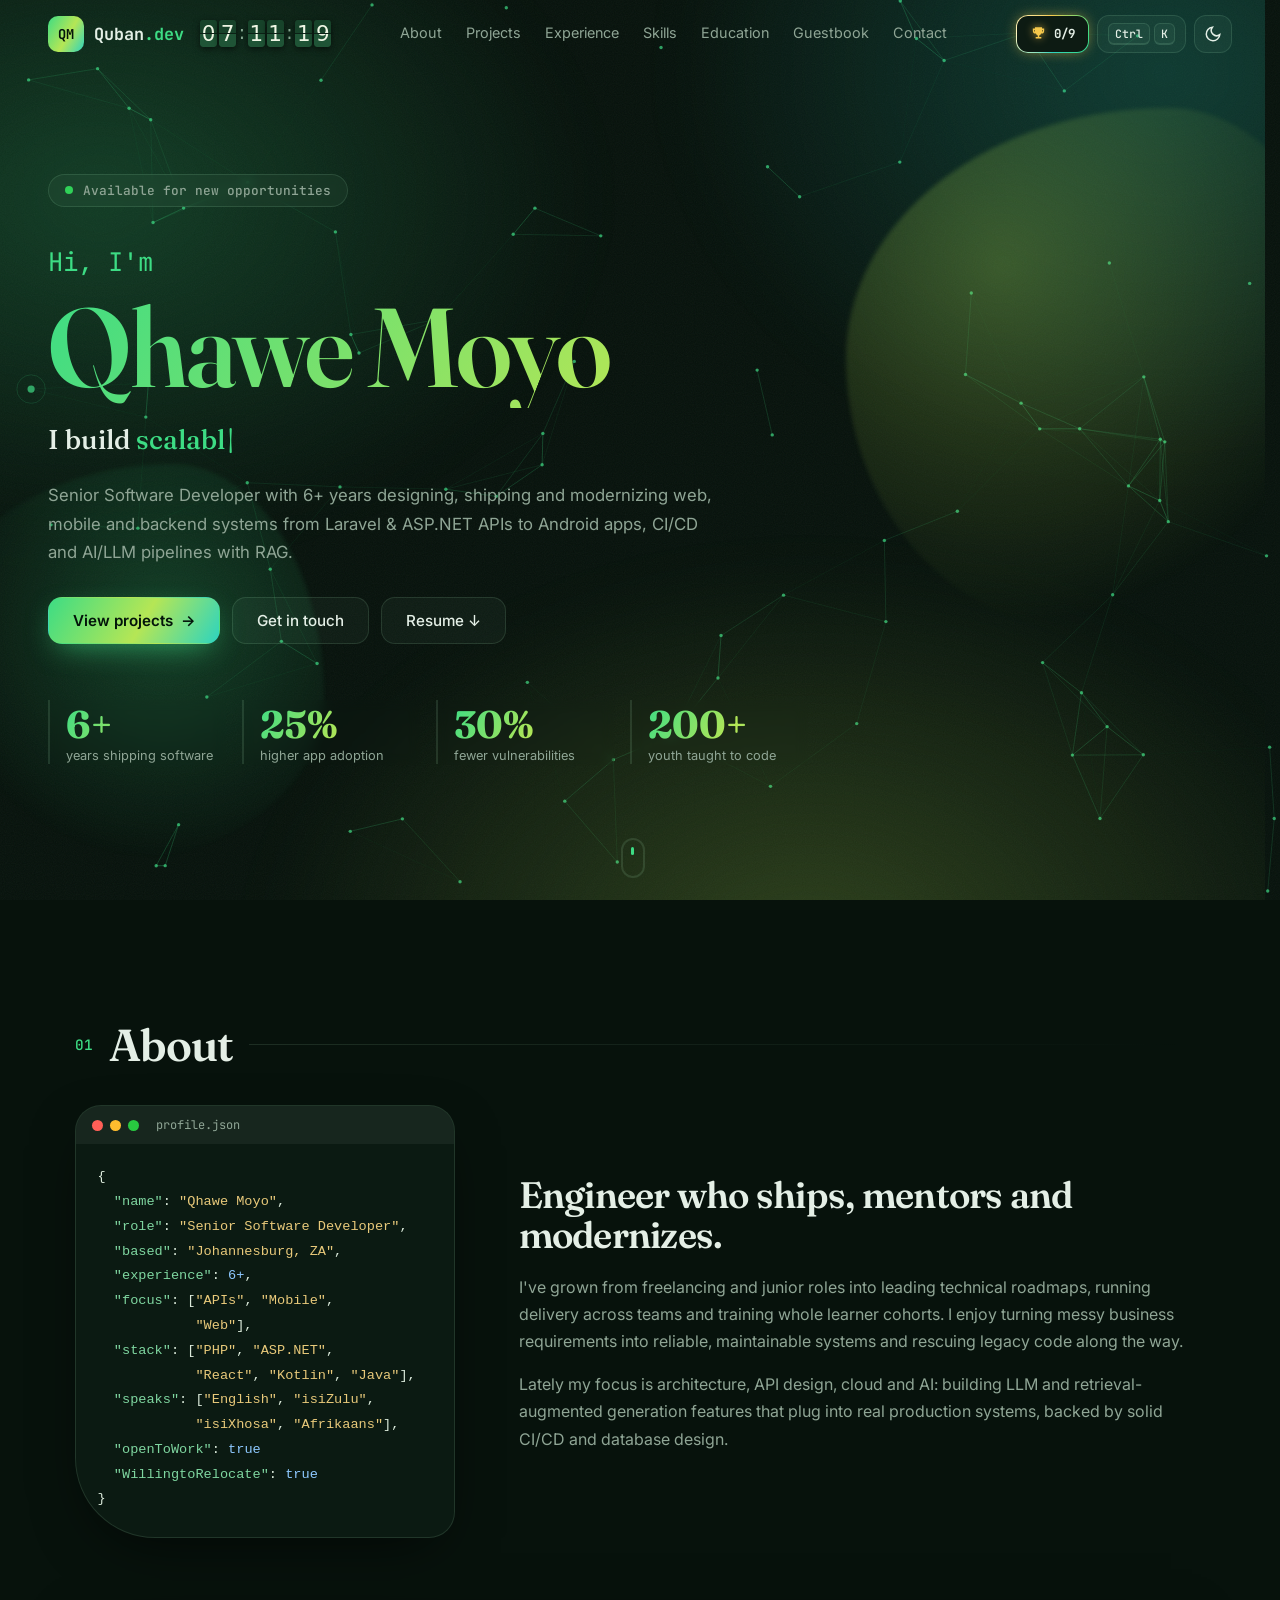
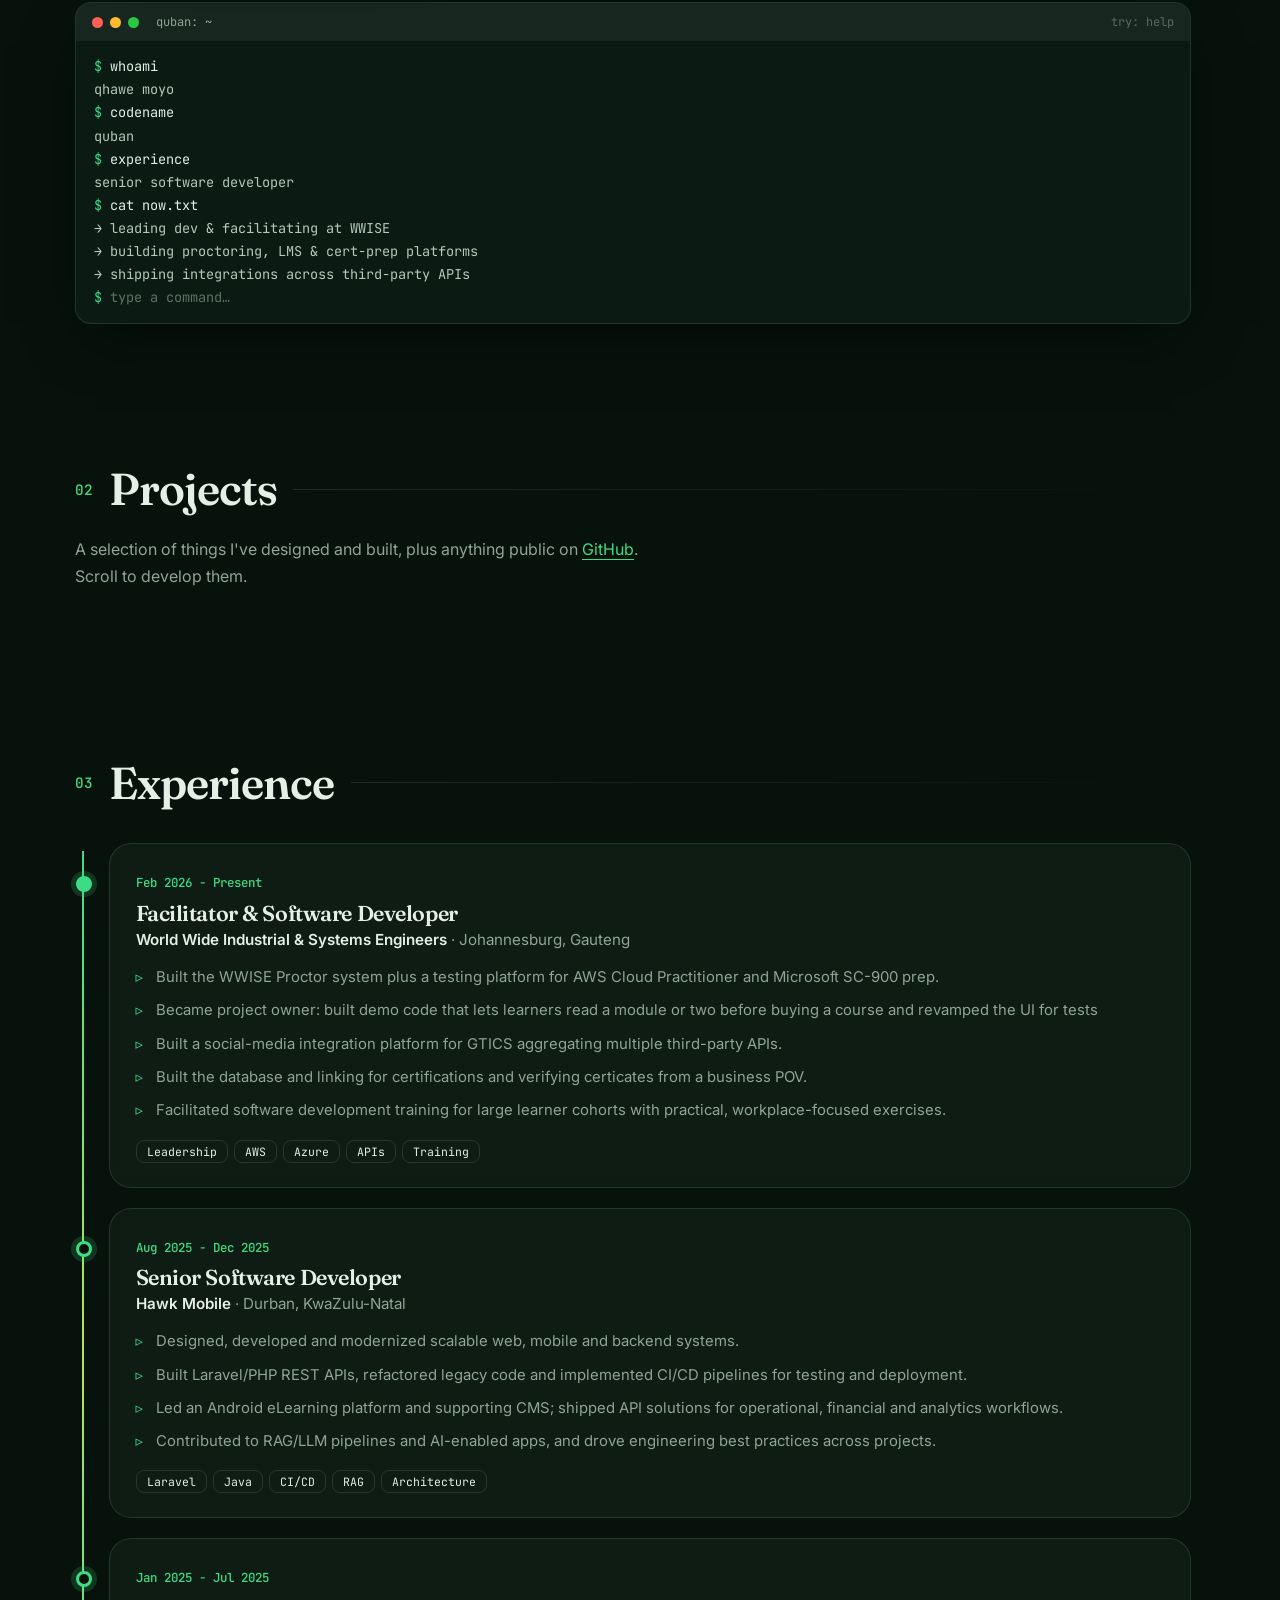
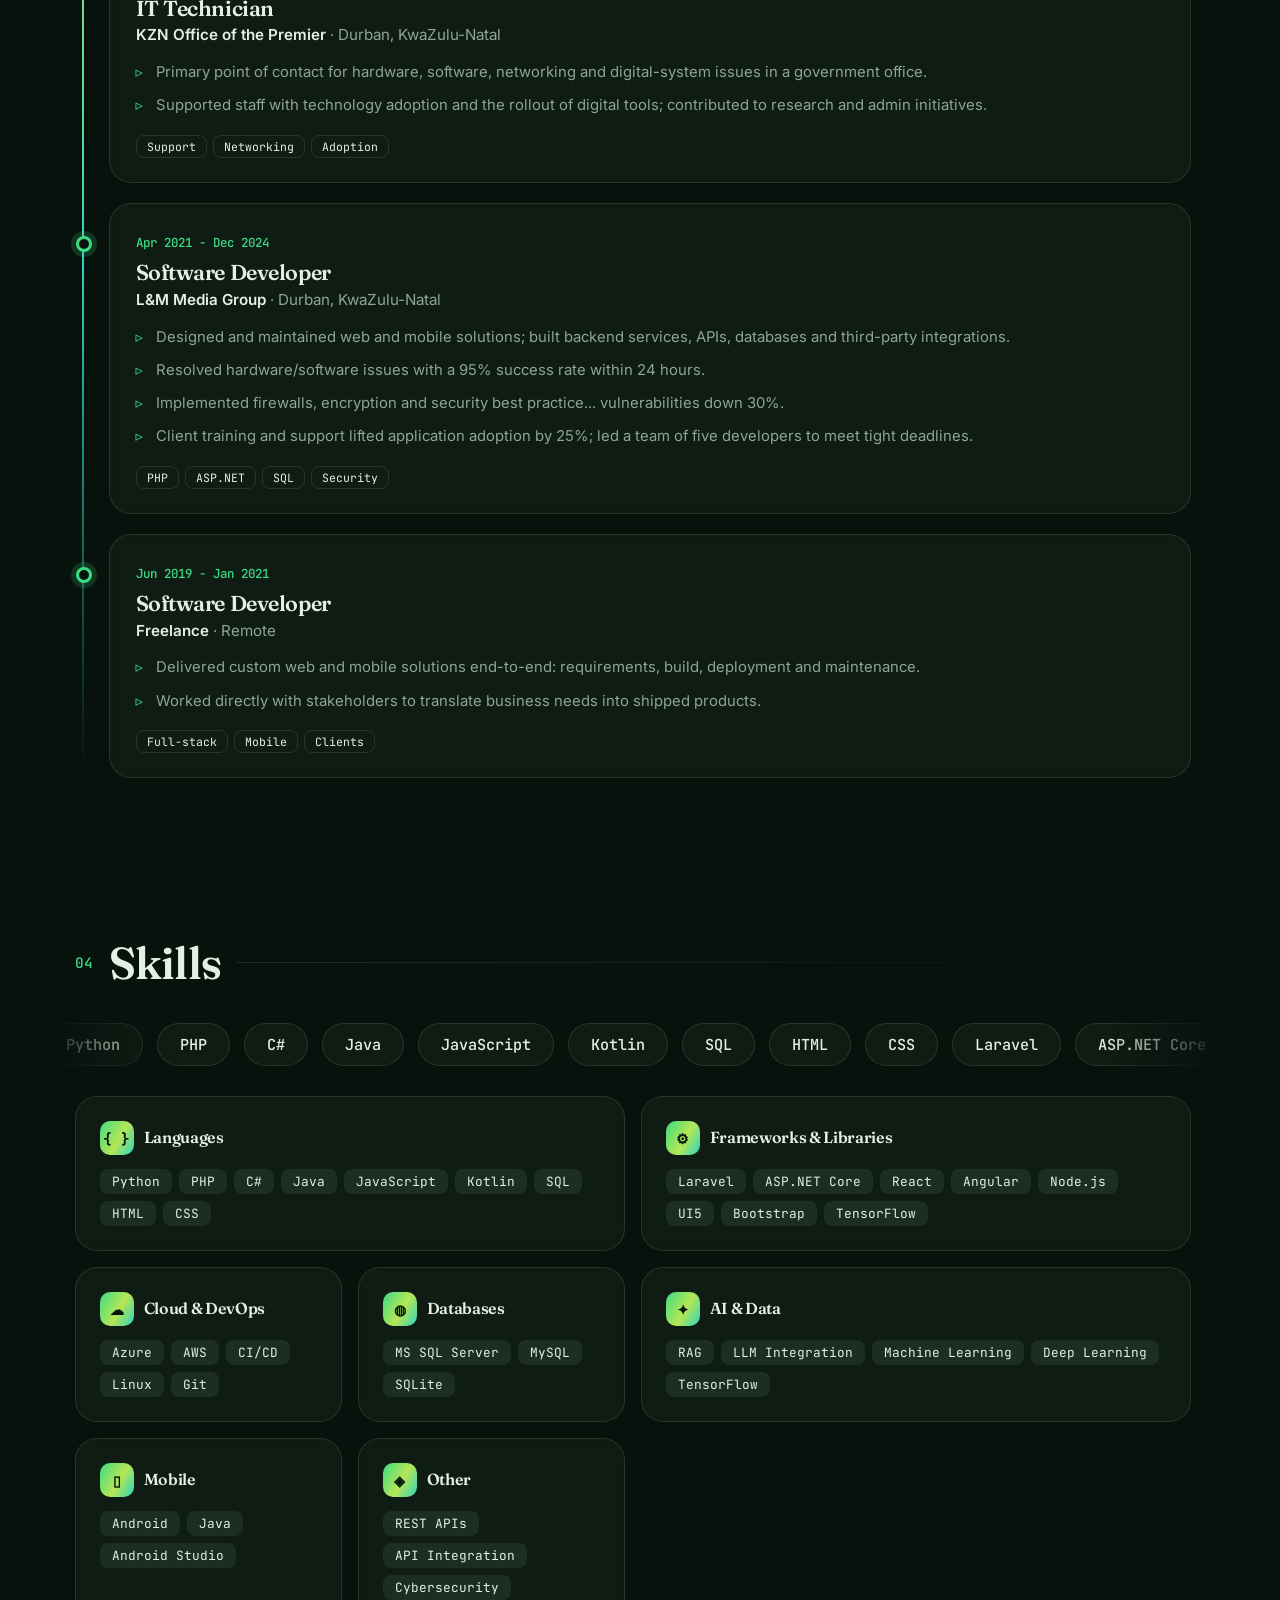
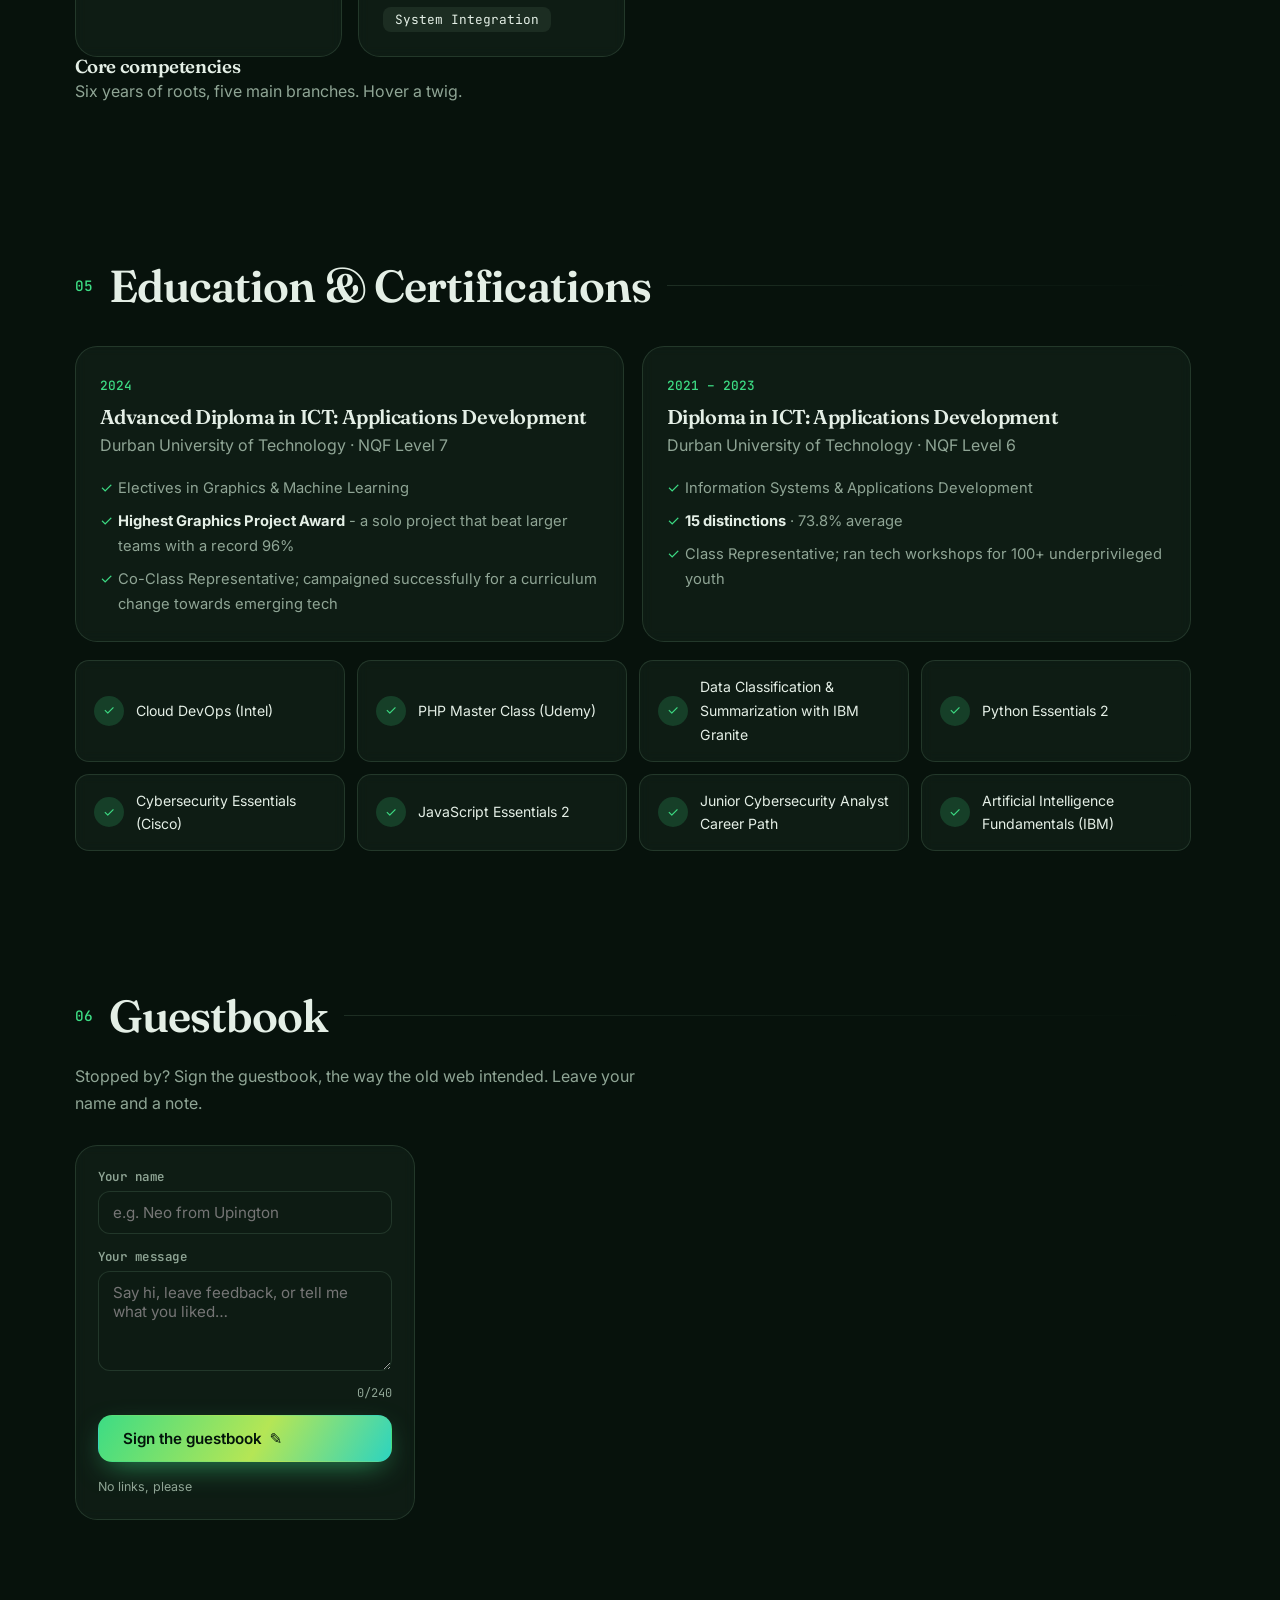
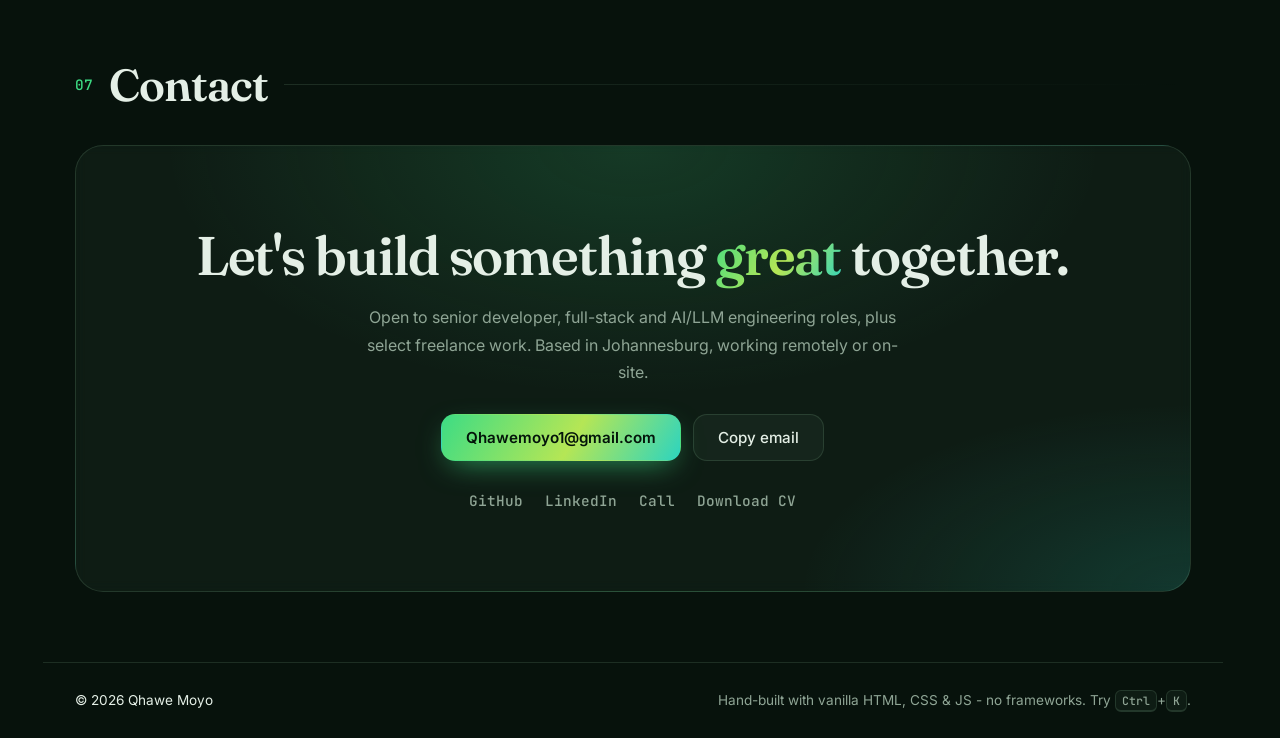
==== commit aaa53b81: "Minor changes to moods & placeholders" ====
--- a/index.html
+++ b/index.html
@@ -185,7 +185,7 @@
       <p class="section-lead reveal">Stopped by? Sign the guestbook, the way the old web intended. Leave your name and a note.</p>
       <div class="gb reveal">
         <form class="gb-form" id="gbForm" autocomplete="off">
-          <label>Your name<input name="name" maxlength="24" required placeholder="e.g.Dee from WWISE"></label>
+          <label>Your name<input name="name" maxlength="24" required placeholder="e.g. Neo from Upington"></label>
           <label>Your message<textarea name="msg" maxlength="240" rows="4" required placeholder="Say hi, leave feedback, or tell me what you liked…"></textarea></label>
           <div class="gb-row"><div class="gb-moods" id="gbMoods" role="radiogroup" aria-label="Mood"></div><span class="muted" id="gbCount">0/240</span></div>
           <input class="gb-hp" name="site" tabindex="-1" aria-hidden="true" autocomplete="off">
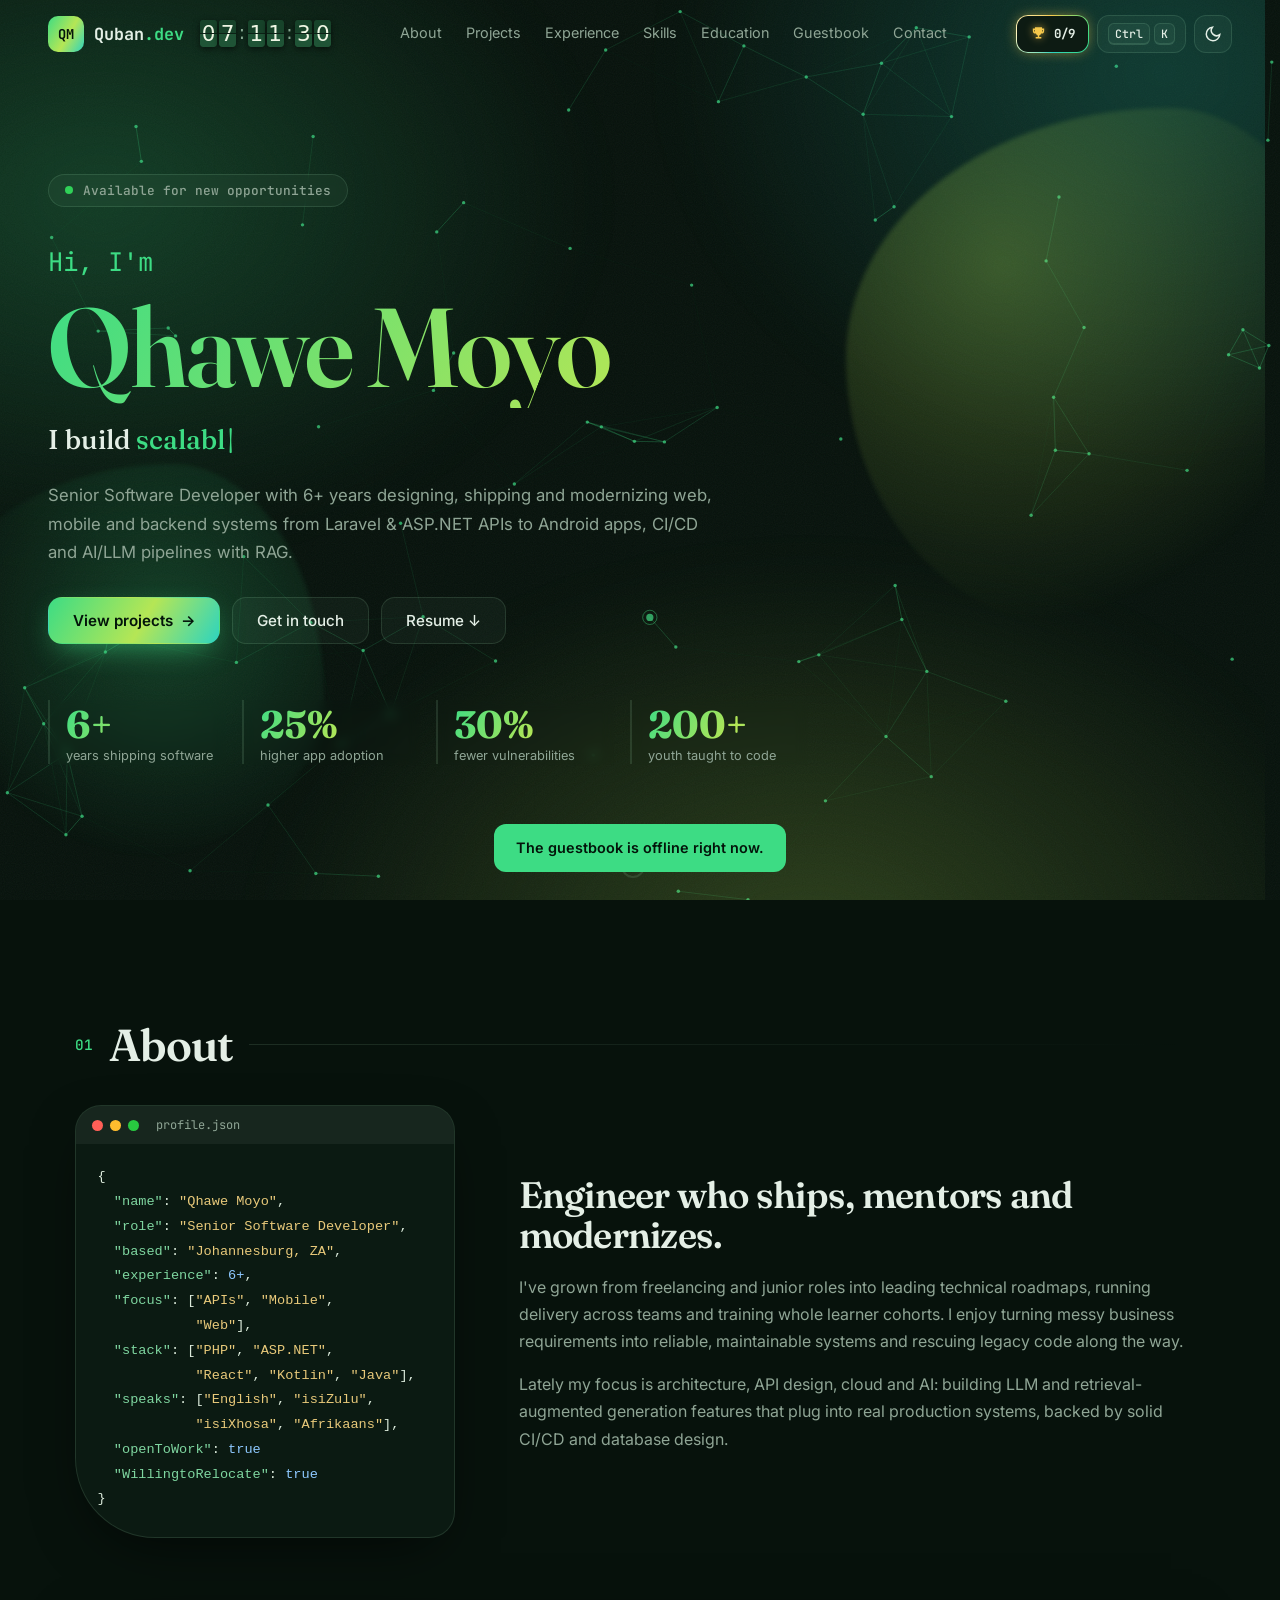
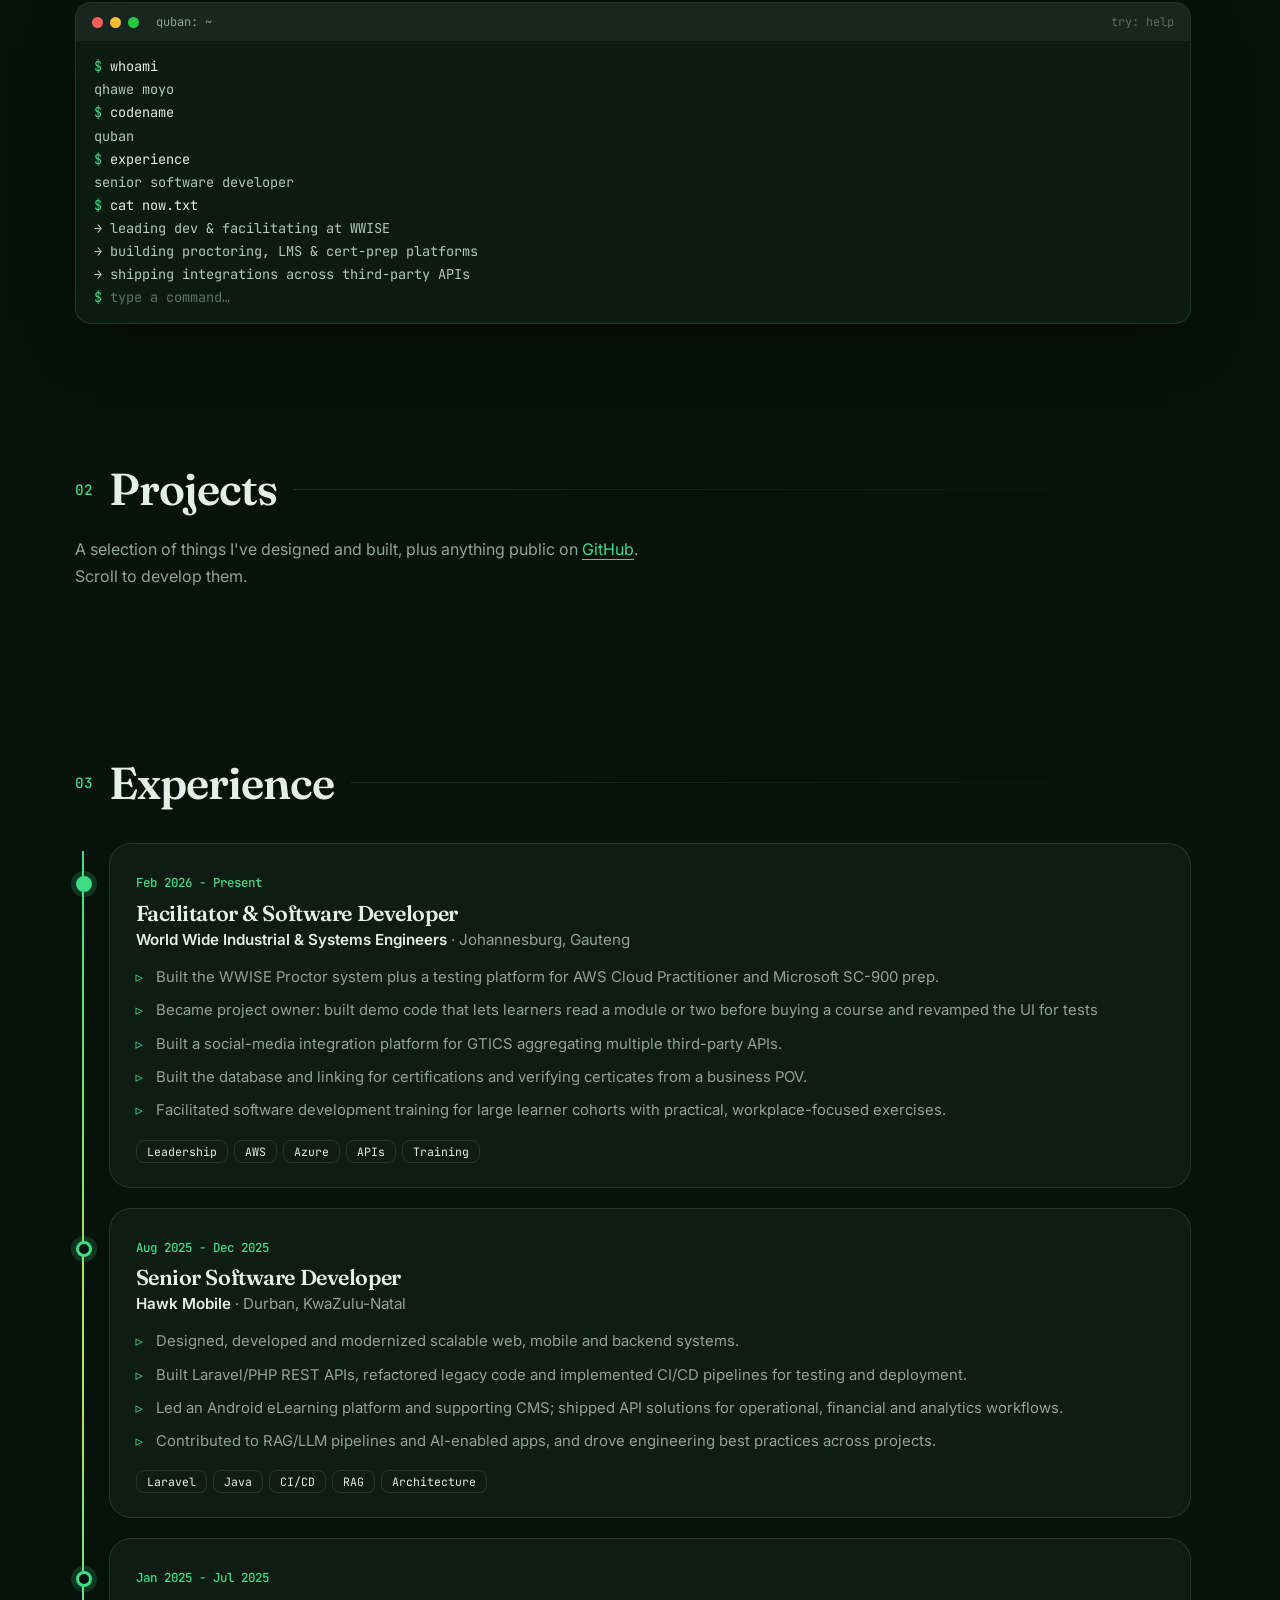
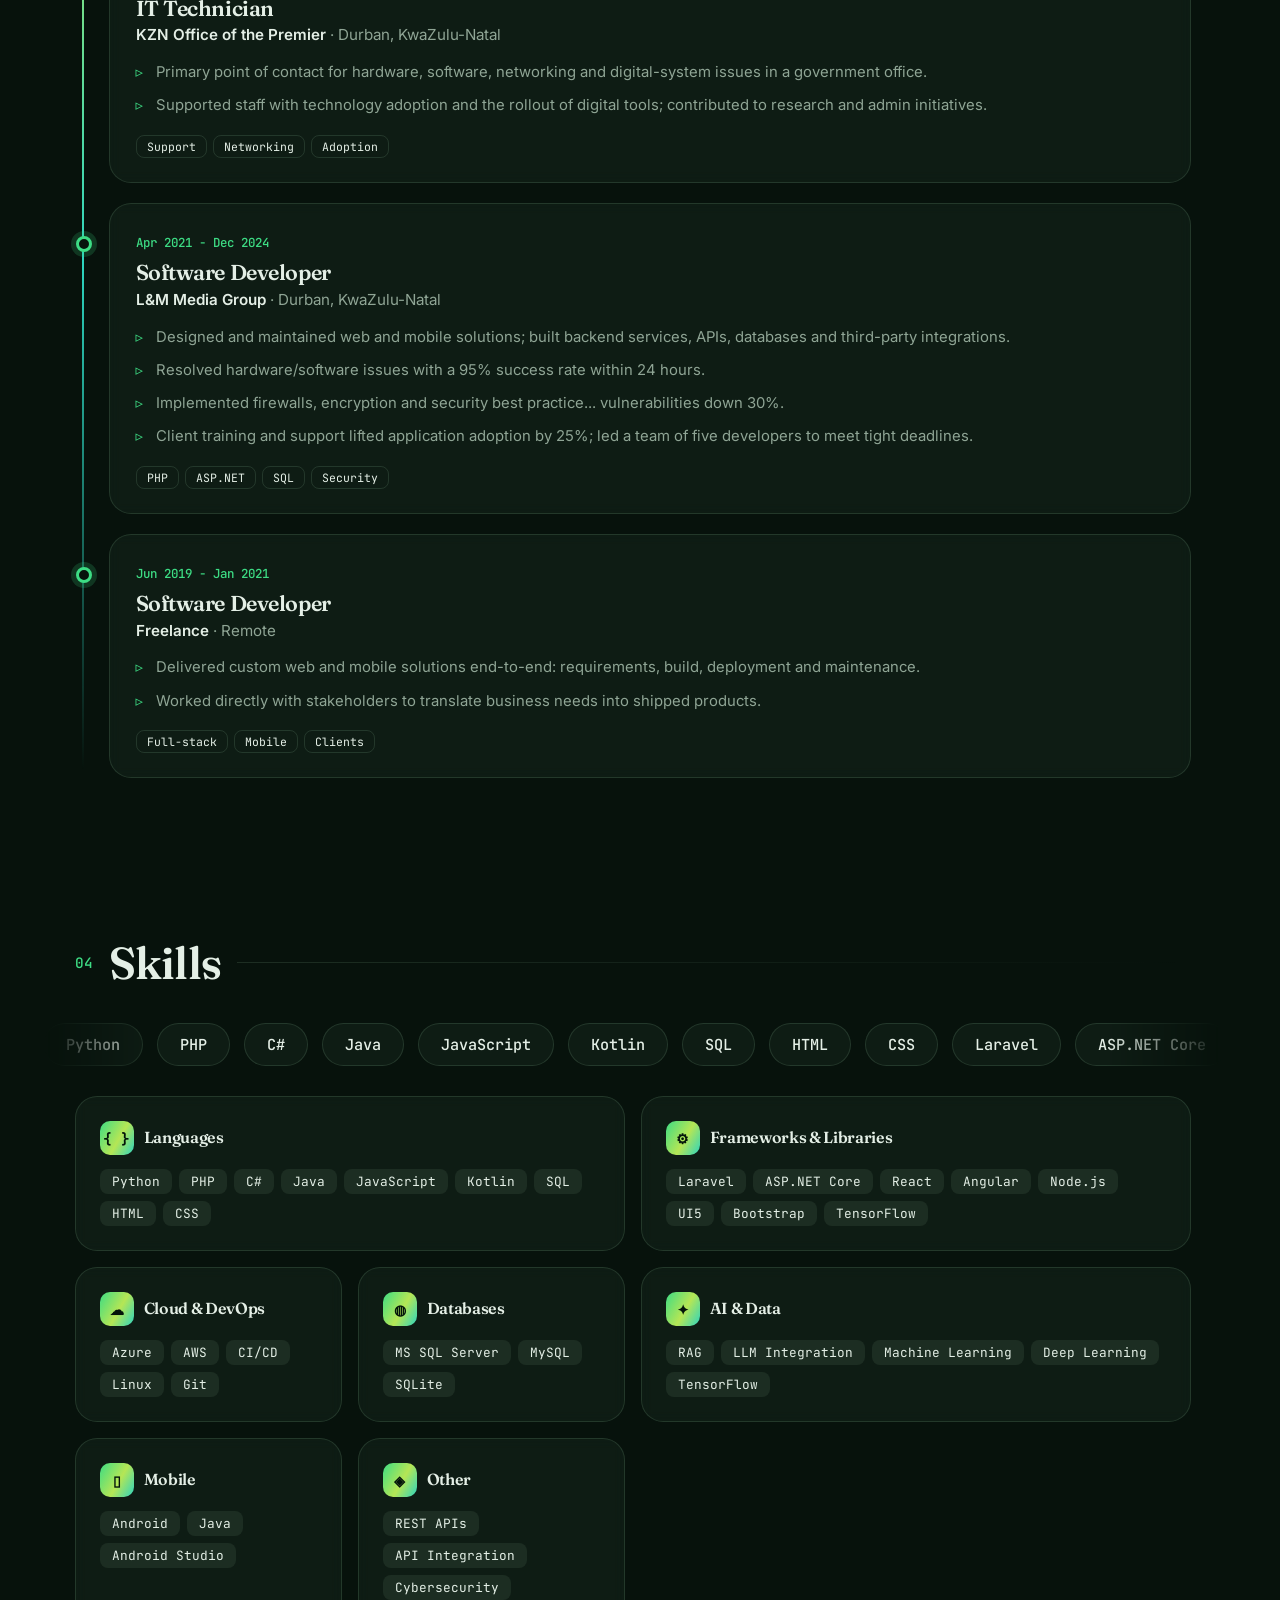
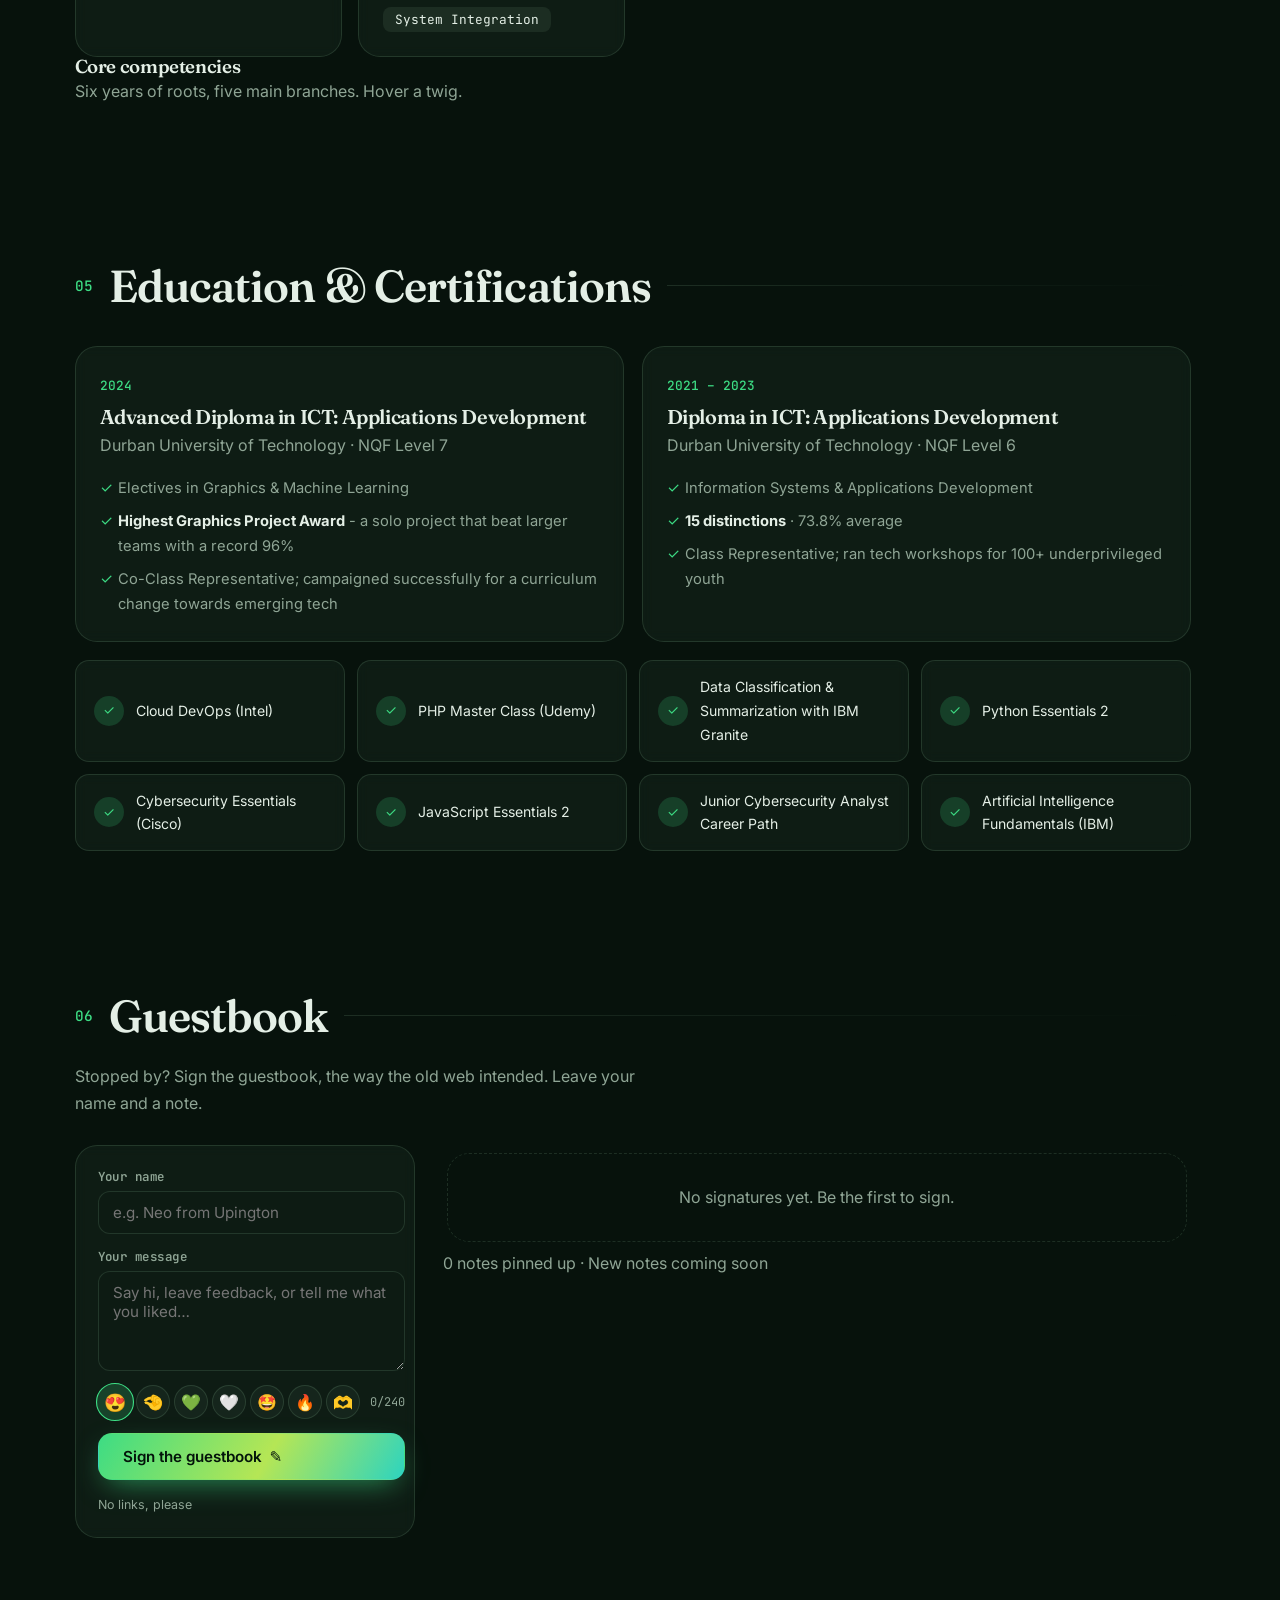
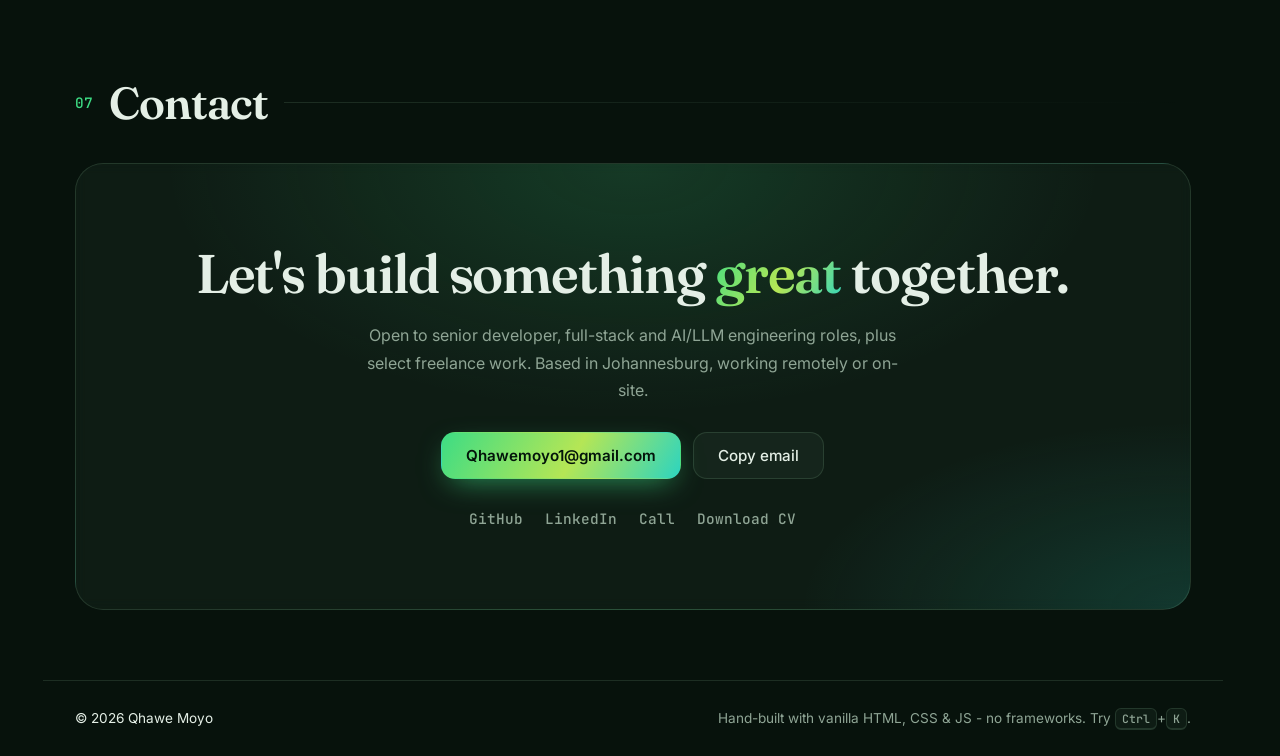
==== commit 5612056c: "Add Preloader" ====
--- a/index.html
+++ b/index.html
@@ -14,8 +14,17 @@
   <link rel="preconnect" href="https://fonts.gstatic.com" crossorigin>
   <link href="https://fonts.googleapis.com/css2?family=Fraunces:opsz,wght@9..144,400;9..144,600;9..144,700&family=JetBrains+Mono:wght@400;500;700&family=Inter:wght@400;500;600&family=VT323&family=Cinzel+Decorative:wght@400;700&display=swap" rel="stylesheet">
   <link rel="stylesheet" href="css/style.css">
+  <script>
+    // Locks scrolling while the preloader is up. The timeout is a failsafe in case js/preloader.js never loads.
+    document.documentElement.classList.add("preloading");
+    setTimeout(function () { document.documentElement.classList.remove("preloading"); }, 8000);
+  </script>
+  <noscript><style>.preloader { display: none; } html.preloading { overflow: auto; }</style></noscript>
 </head>
 <body>
+  <div class="preloader" id="preloader" role="status" aria-live="polite" aria-label="Loading">
+    <canvas class="preloader__fx" aria-hidden="true"></canvas>
+  </div>
   <div class="progress" id="progress"></div>
   <div class="cursor-glow" id="cursorGlow" aria-hidden="true"></div>
   <div class="noise" aria-hidden="true"></div>
@@ -235,6 +244,8 @@
 
   <div class="toast" id="toast" role="status"></div>
 
+  <script src="js/preloader.js"></script>
+  <script src="js/preloader-fx.js"></script>
   <script src="js/data.js"></script>
   <script src="js/tree.js"></script>
   <script src="js/darkroom.js"></script>
--- a/css/style.css
+++ b/css/style.css
@@ -2384,6 +2384,34 @@
   border-color: var(--accent);
   color: var(--text);
 }
+.achv-foot {
+  display: flex;
+  justify-content: flex-end;
+  padding-top: 12px;
+}
+.achv-reset {
+  font: 500 .7rem var(--font-mono);
+  padding: 5px 12px;
+  border-radius: 999px;
+  border: 1px solid var(--border);
+  background: var(--surface);
+  color: var(--muted);
+  cursor: pointer;
+  transition: .2s;
+}
+.achv-reset:hover:not(:disabled) {
+  border-color: #e5484d;
+  color: #e5484d;
+}
+.achv-reset.armed {
+  background: color-mix(in srgb, #e5484d 16%, transparent);
+  border-color: #e5484d;
+  color: #e5484d;
+}
+.achv-reset:disabled {
+  opacity: .45;
+  cursor: default;
+}
 .achv-panel ul {
   list-style: none;
   margin: 0;
@@ -2887,3 +2915,42 @@
 :root[data-theme="light"] .trophy-btn.complete svg {
   color: #3a2a00;
 }
+
+/* ============ PRELOADER ============ */
+/* A boot screen: always dark, whatever the site theme. Green light streaks around a blob of goo; when the site is
+   ready everything explodes outward (the canvas draws the blast, this fades the screen away behind it). */
+html.preloading {
+  overflow: hidden;
+}
+.preloader {
+  position: fixed;
+  inset: 0;
+  z-index: 10001;
+  display: grid;
+  place-items: center;
+  background: #020604;
+  transition:
+    opacity .6s ease .3s,
+    transform .9s cubic-bezier(.2, .7, .3, 1),
+    visibility 0s linear .9s;
+  animation: preloaderFailsafe 0s linear 8s forwards;
+}
+.preloader.done {
+  opacity: 0;
+  visibility: hidden;
+  transform: scale(1.35);
+  pointer-events: none;
+}
+.preloader__fx {
+  position: absolute;
+  inset: 0;
+  width: 100%;
+  height: 100%;
+}
+@keyframes preloaderFailsafe {
+  to {
+    opacity: 0;
+    visibility: hidden;
+    pointer-events: none;
+  }
+}
